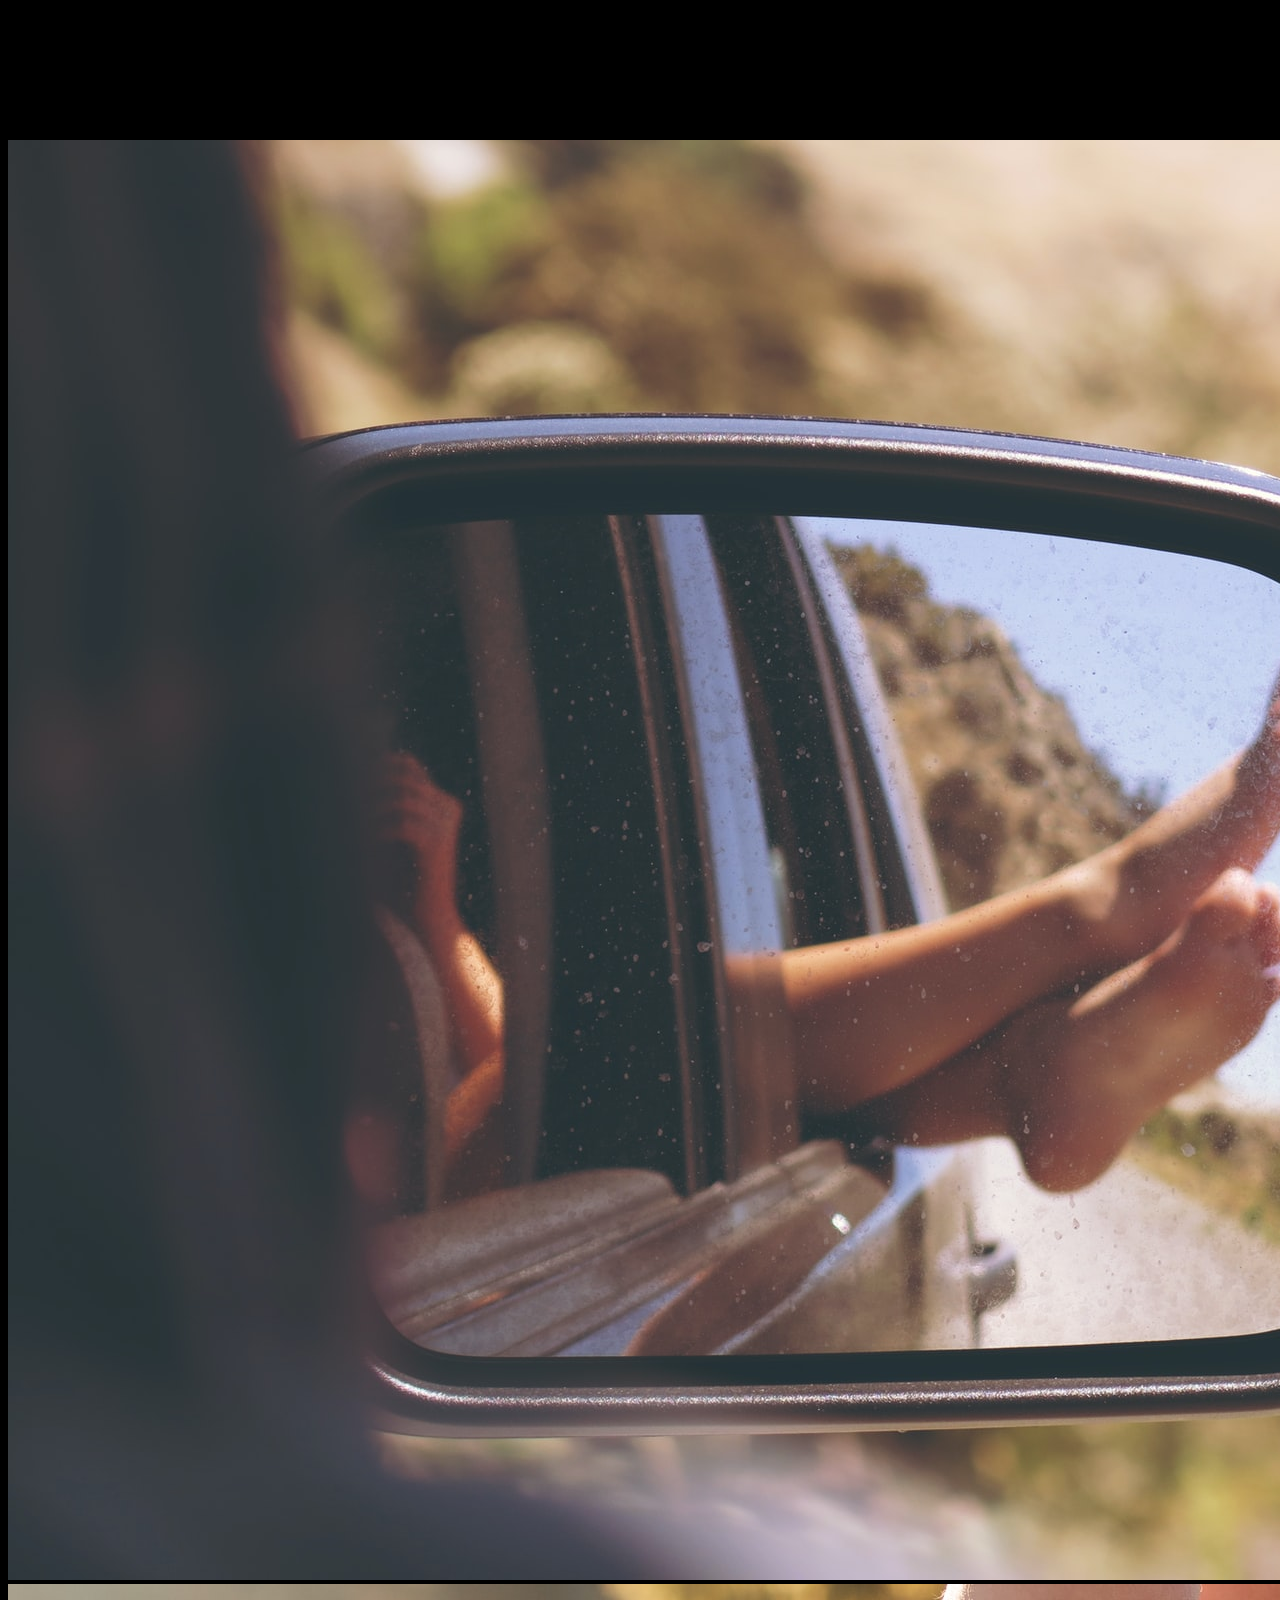
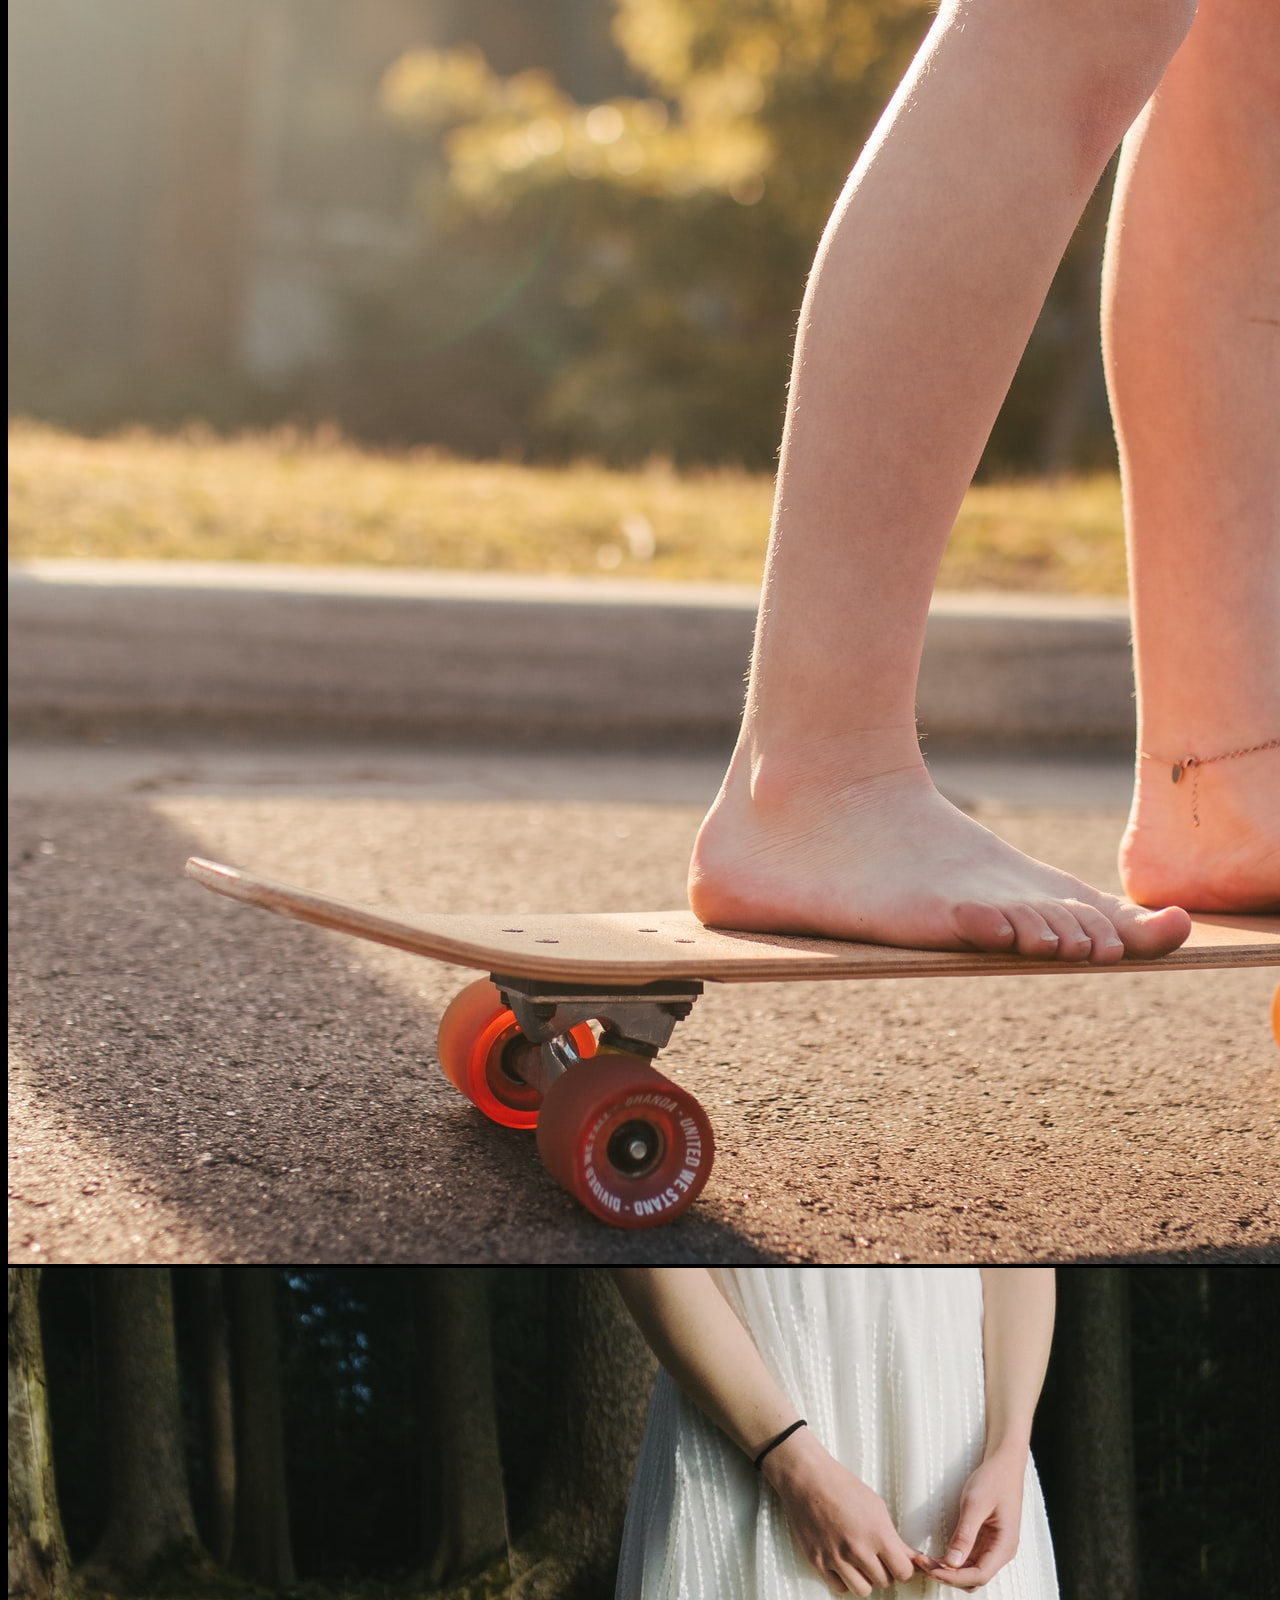
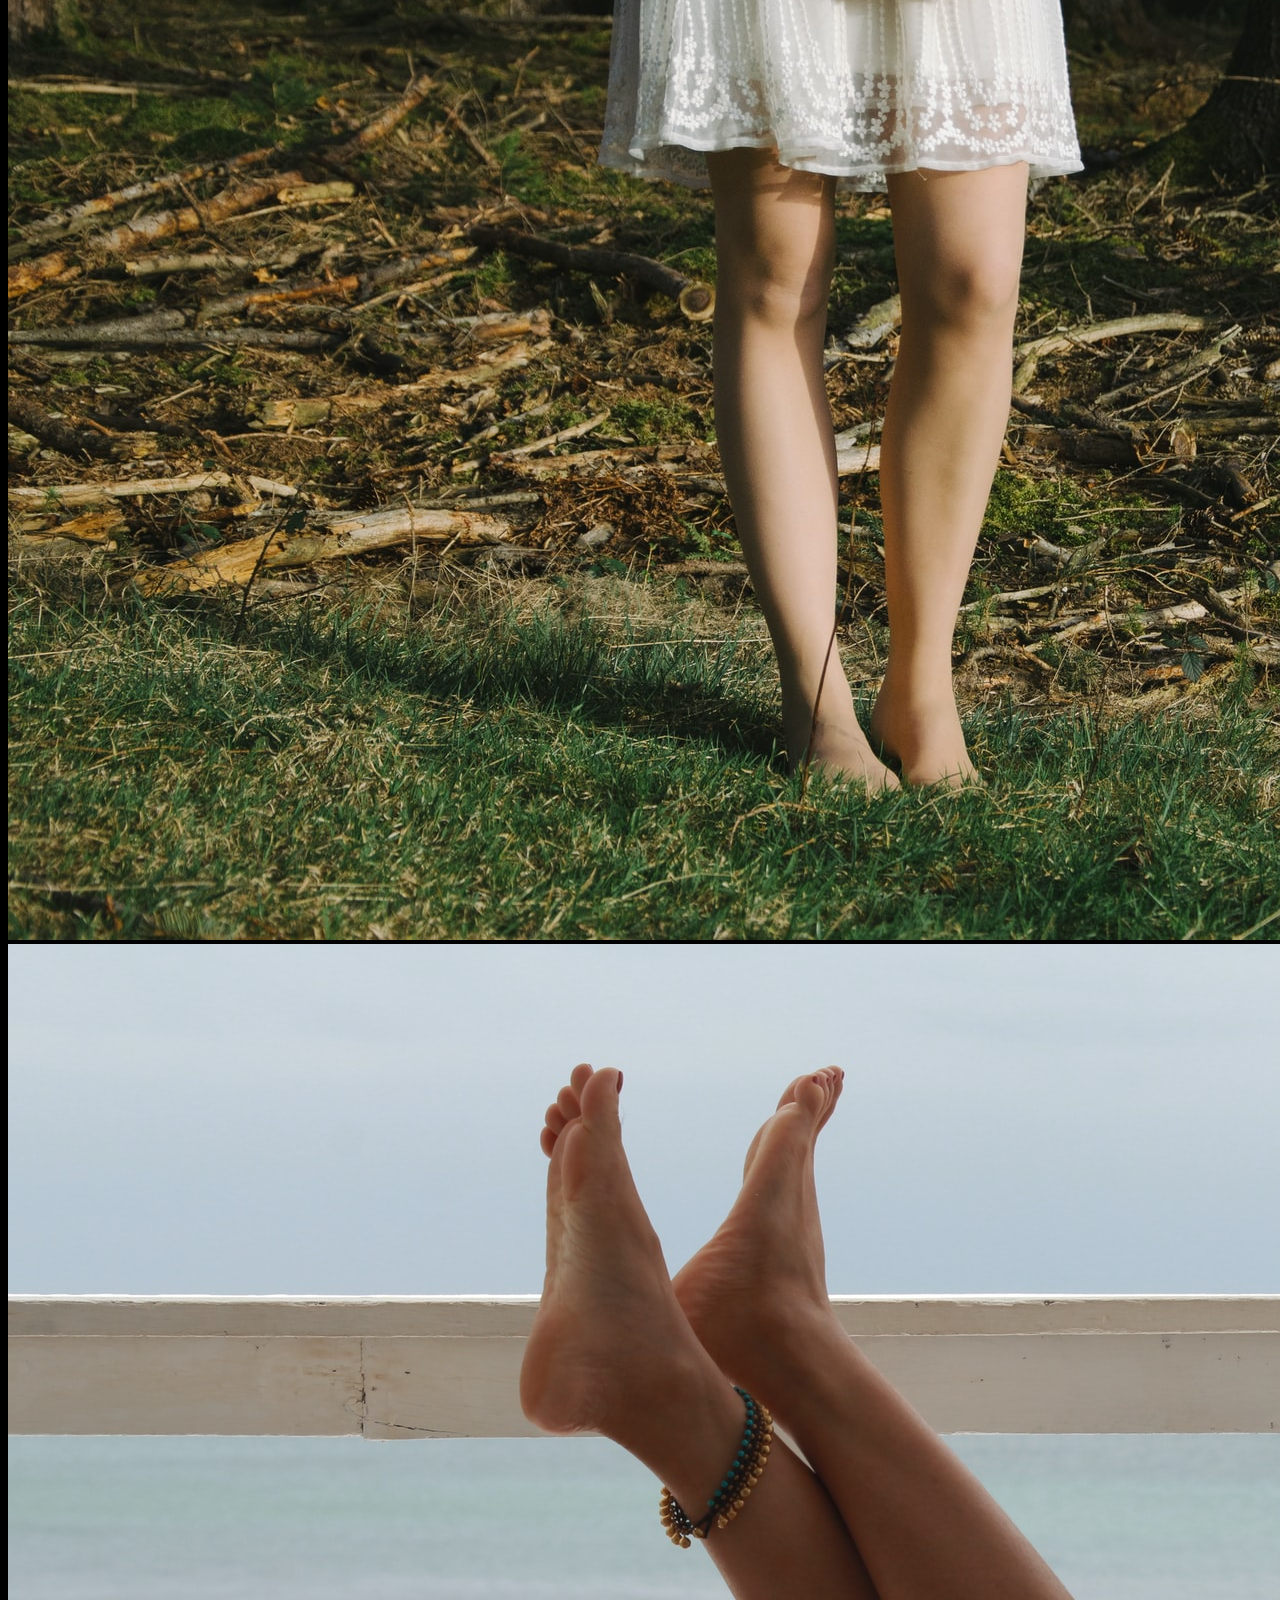
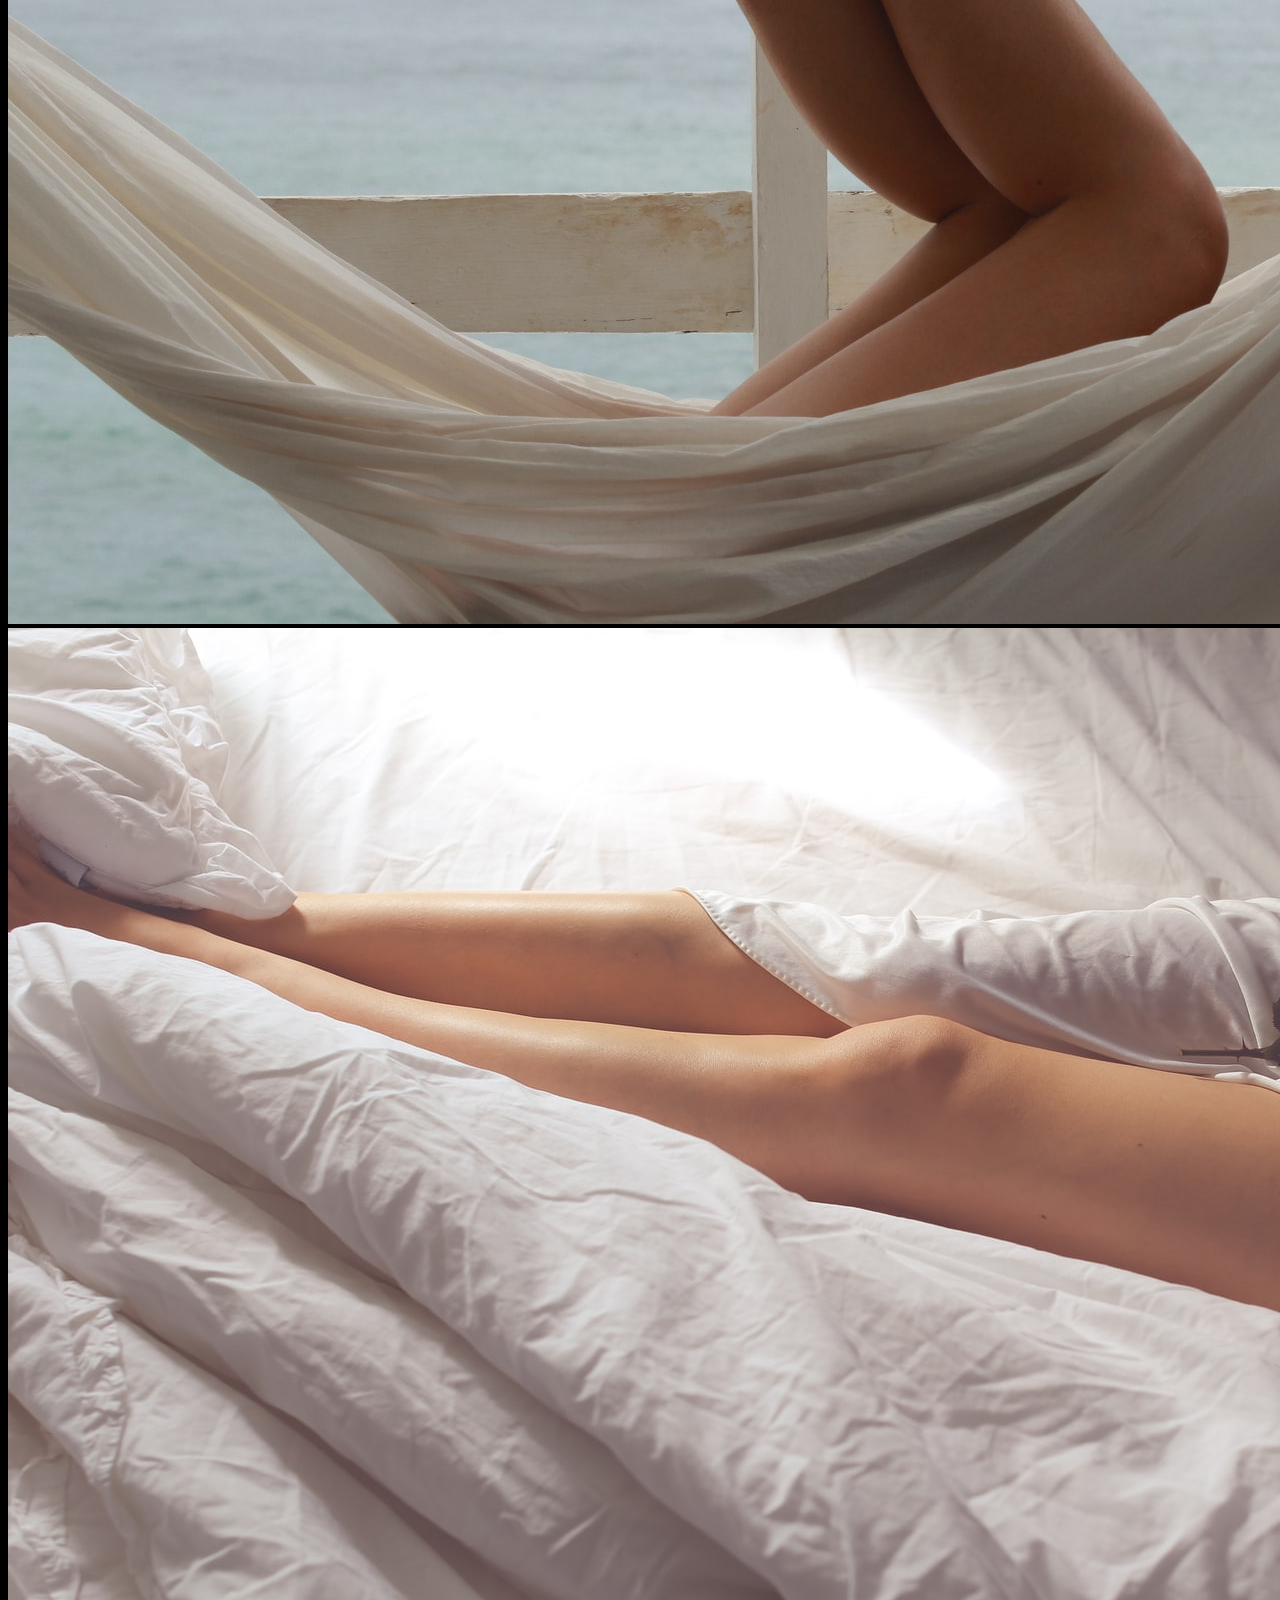
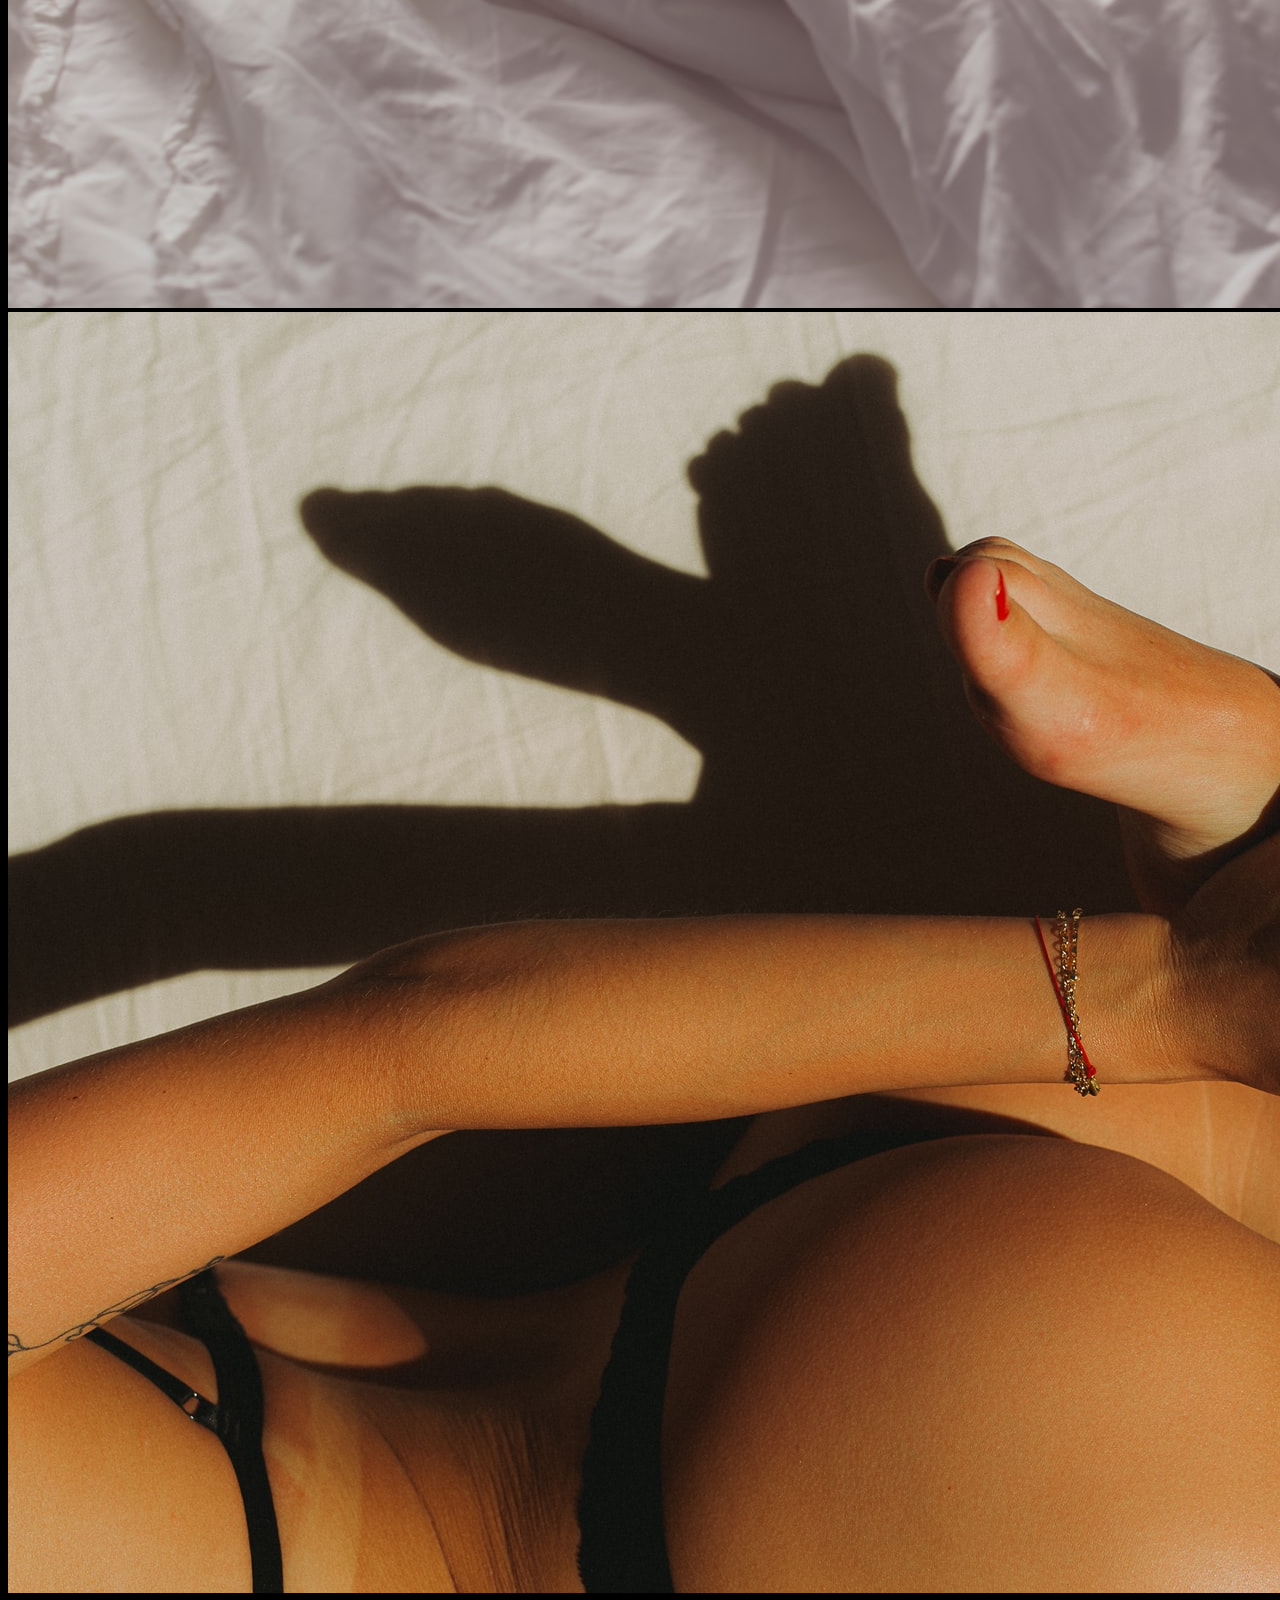
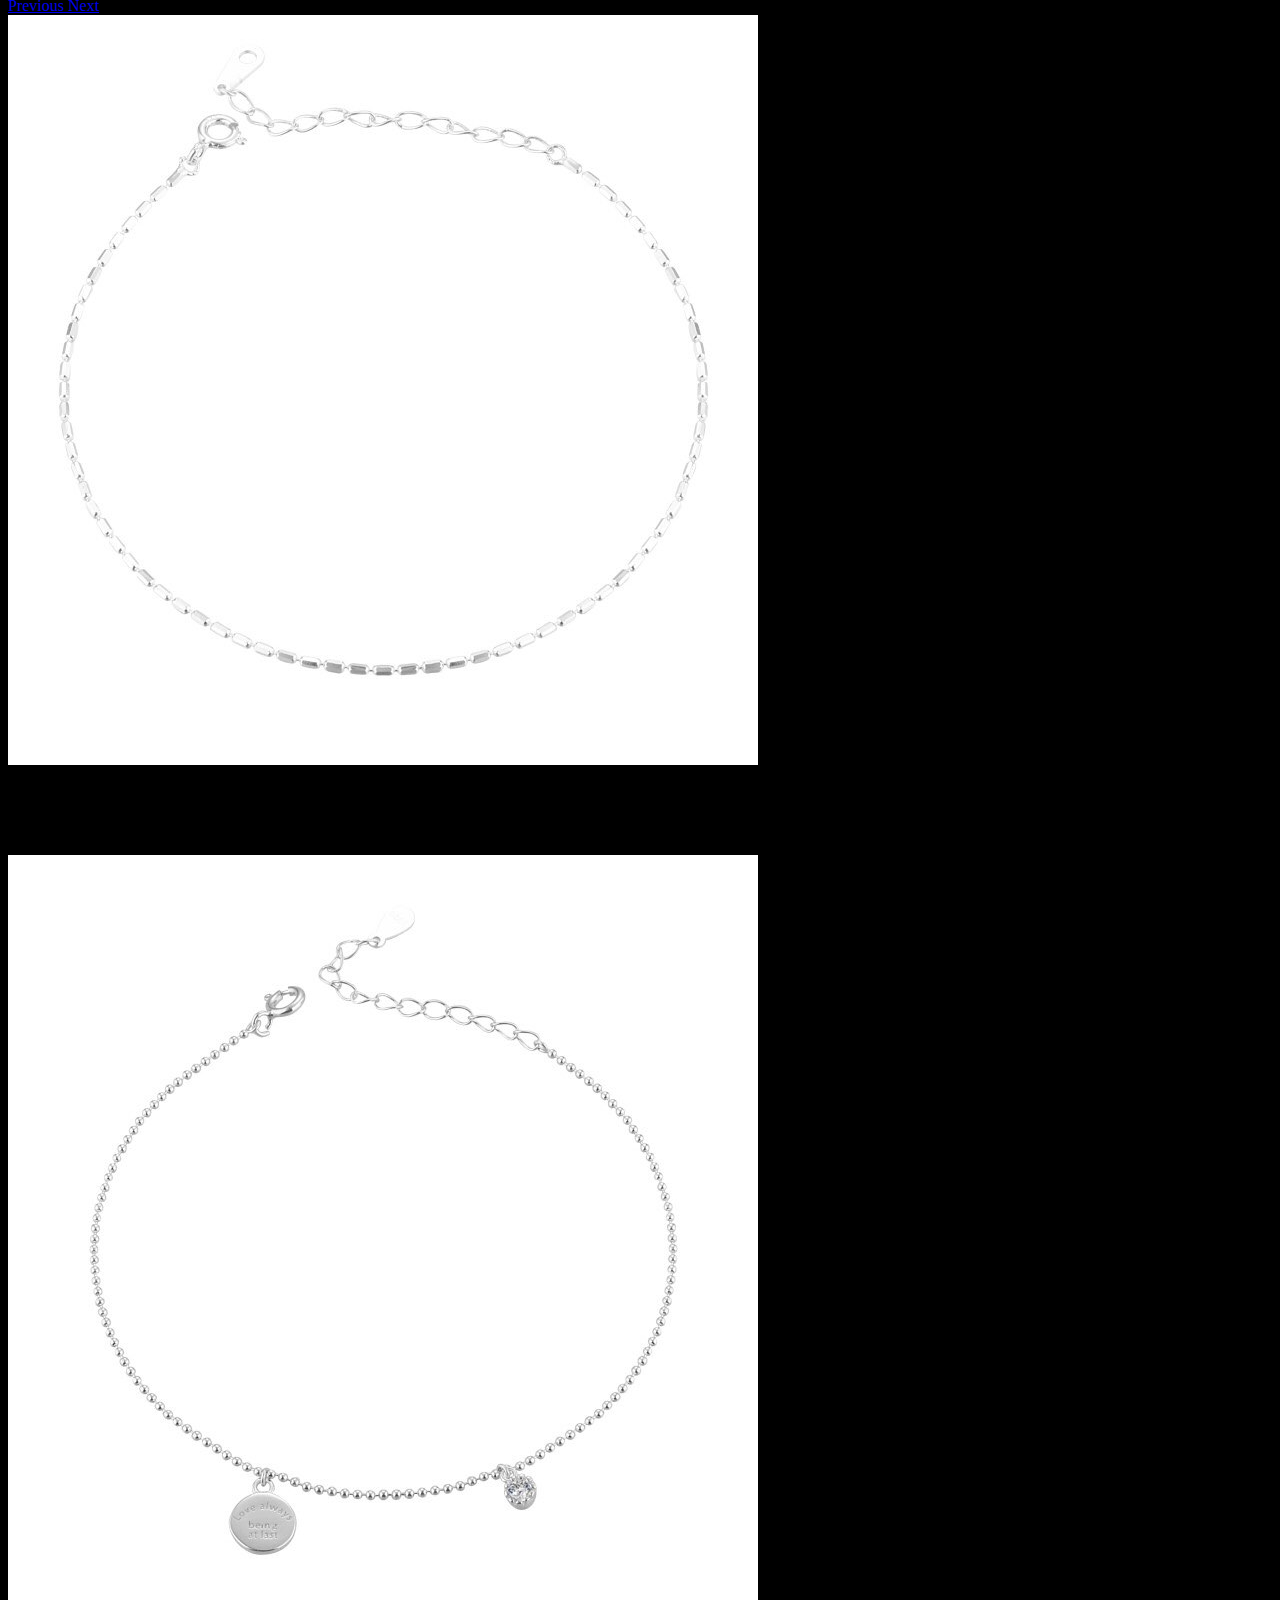
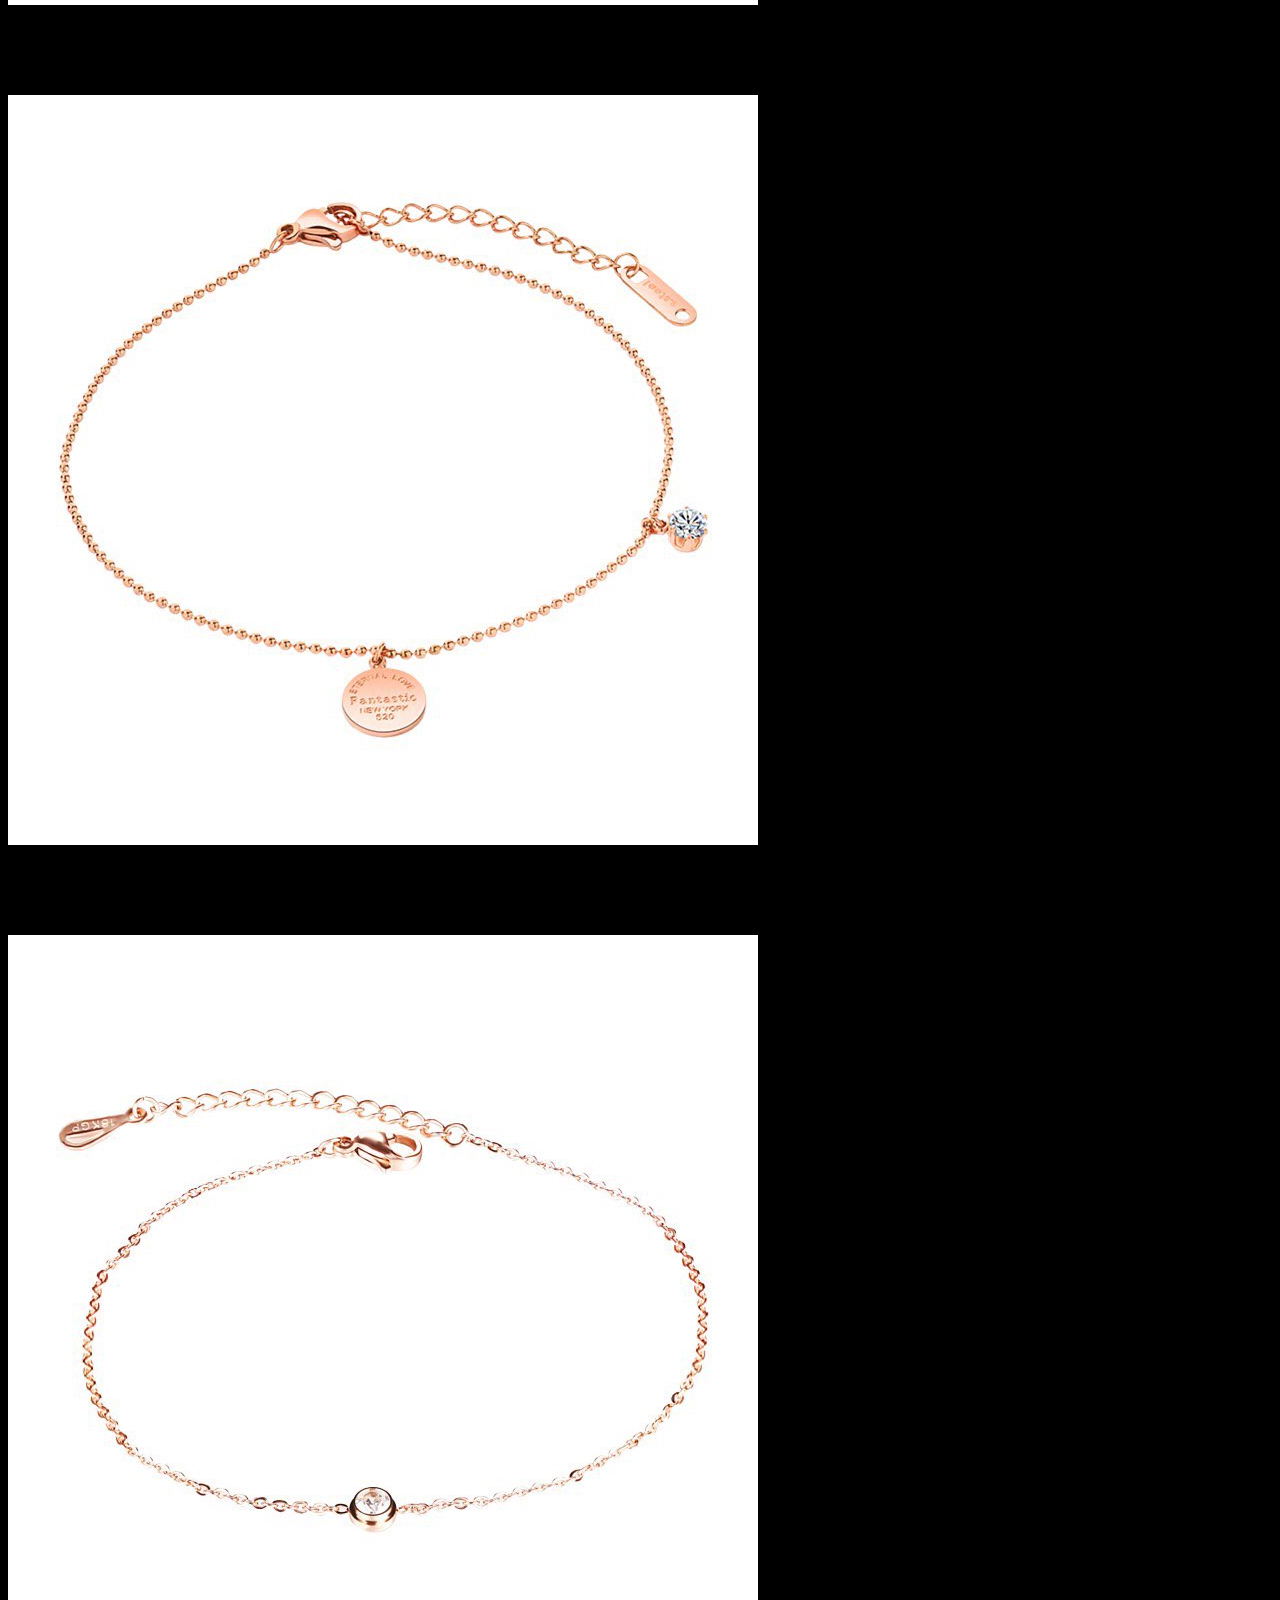
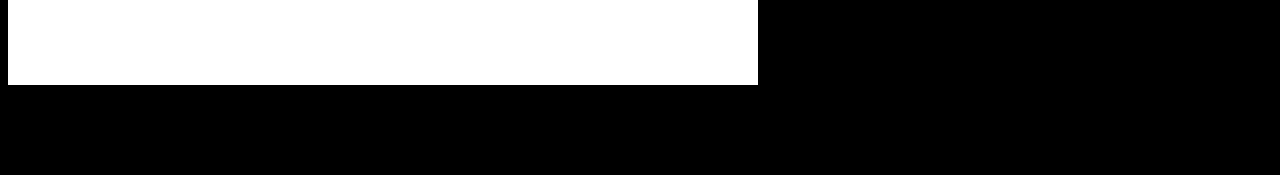
==== index.html @ 77108f84 "container" ====
<!DOCTYPE html>
<html lang="zh">

<head>
  <meta charset="UTF-8">
  <meta name="viewport" content="width=device-width, initial-scale=1.0">
  <title>AnnaLilis Products Page</title>

  <!-- Bootstrap CSS -->
  <link rel="stylesheet" href="https://cdn.jsdelivr.net/npm/bootstrap@4.5.3/dist/css/bootstrap.min.css"
    integrity="sha384-TX8t27EcRE3e/ihU7zmQxVncDAy5uIKz4rEkgIXeMed4M0jlfIDPvg6uqKI2xXr2" crossorigin="anonymous">

  <!-- My CSS -->
  <link rel="stylesheet" href="./style.css">
</head>

<body>
  
  <div class="container bg-dark">
    <div id="carouselExampleIndicators" class="carousel slide" data-ride="carousel">
      <ol class="carousel-indicators">
        <li data-target="#carouselExampleIndicators" data-slide-to="0" class="active"></li>
        <li data-target="#carouselExampleIndicators" data-slide-to="1"></li>
        <li data-target="#carouselExampleIndicators" data-slide-to="2"></li>
        <li data-target="#carouselExampleIndicators" data-slide-to="3"></li>
        <li data-target="#carouselExampleIndicators" data-slide-to="4"></li>
        <li data-target="#carouselExampleIndicators" data-slide-to="5"></li>

      </ol>
      <div class="carousel-inner">
        <div class="carousel-item active">
          <img class="d-block w-100" src="./img/banner-1.jpg" alt="First slide">
        </div>
        <div class="carousel-item">
          <img class="d-block w-100" src="./img/banner-2.jpg" alt="Second slide">
        </div>
        <div class="carousel-item">
          <img class="d-block w-100" src="./img/banner-3.jpg" alt="Third slide">
        </div>
        <div class="carousel-item">
          <img class="d-block w-100" src="./img/banner-4.jpg" alt="Third slide">
        </div>
        <div class="carousel-item">
          <img class="d-block w-100" src="./img/banner-5.jpg" alt="Third slide">
        </div>
        <div class="carousel-item">
          <img class="d-block w-100" src="./img/banner-6.jpg" alt="Third slide">
        </div>
      </div>
      <a class="carousel-control-prev" href="#carouselExampleIndicators" role="button" data-slide="prev">
        <span class="carousel-control-prev-icon" aria-hidden="true"></span>
        <span class="sr-only">Previous</span>
      </a>
      <a class="carousel-control-next" href="#carouselExampleIndicators" role="button" data-slide="next">
        <span class="carousel-control-next-icon" aria-hidden="true"></span>
        <span class="sr-only">Next</span>
      </a>
    </div>

    <div class="card-deck">
      <div class="card" style="width: 18rem;">
        <img class="card-img-top" src="./img/leg1.jpg" alt="Card image cap">
        <div class="card-body">
          <p class="card-text">Some quick example text to build on the card title and make up the bulk of the card's
            content.</p>
        </div>
      </div>
      <div class="card" style="width: 18rem;">
        <img class="card-img-top" src="./img/leg2.jpg" alt="Card image cap">
        <div class="card-body">
          <p class="card-text">Some quick example text to build on the card title and make up the bulk of the card's
            content.</p>
        </div>
      </div>
      <div class="card" style="width: 18rem;">
        <img class="card-img-top" src="./img/leg3.jpg" alt="Card image cap">
        <div class="card-body">
          <p class="card-text">Some quick example text to build on the card title and make up the bulk of the card's
            content.</p>
        </div>
      </div>
      <div class="card" style="width: 18rem;">
        <img class="card-img-top" src="./img/leg4.jpg" alt="Card image cap">
        <div class="card-body">
          <p class="card-text">Some quick example text to build on the card title and make up the bulk of the card's
            content.</p>
        </div>
      </div>
    </div>
  </div>


  <!-- Bootstrap CDN -->
  <script src="https://code.jquery.com/jquery-3.5.1.slim.min.js"
    integrity="sha384-DfXdz2htPH0lsSSs5nCTpuj/zy4C+OGpamoFVy38MVBnE+IbbVYUew+OrCXaRkfj"
    crossorigin="anonymous"></script>
  <script src="https://cdn.jsdelivr.net/npm/popper.js@1.16.1/dist/umd/popper.min.js"
    integrity="sha384-9/reFTGAW83EW2RDu2S0VKaIzap3H66lZH81PoYlFhbGU+6BZp6G7niu735Sk7lN"
    crossorigin="anonymous"></script>
  <script src="https://cdn.jsdelivr.net/npm/bootstrap@4.5.3/dist/js/bootstrap.min.js"
    integrity="sha384-w1Q4orYjBQndcko6MimVbzY0tgp4pWB4lZ7lr30WKz0vr/aWKhXdBNmNb5D92v7s"
    crossorigin="anonymous"></script>
</body>

</html>
---- style.css ----
body {
  background-color: black;
}

.container {
  background-color: black !important;
}
/*# sourceMappingURL=style.css.map */
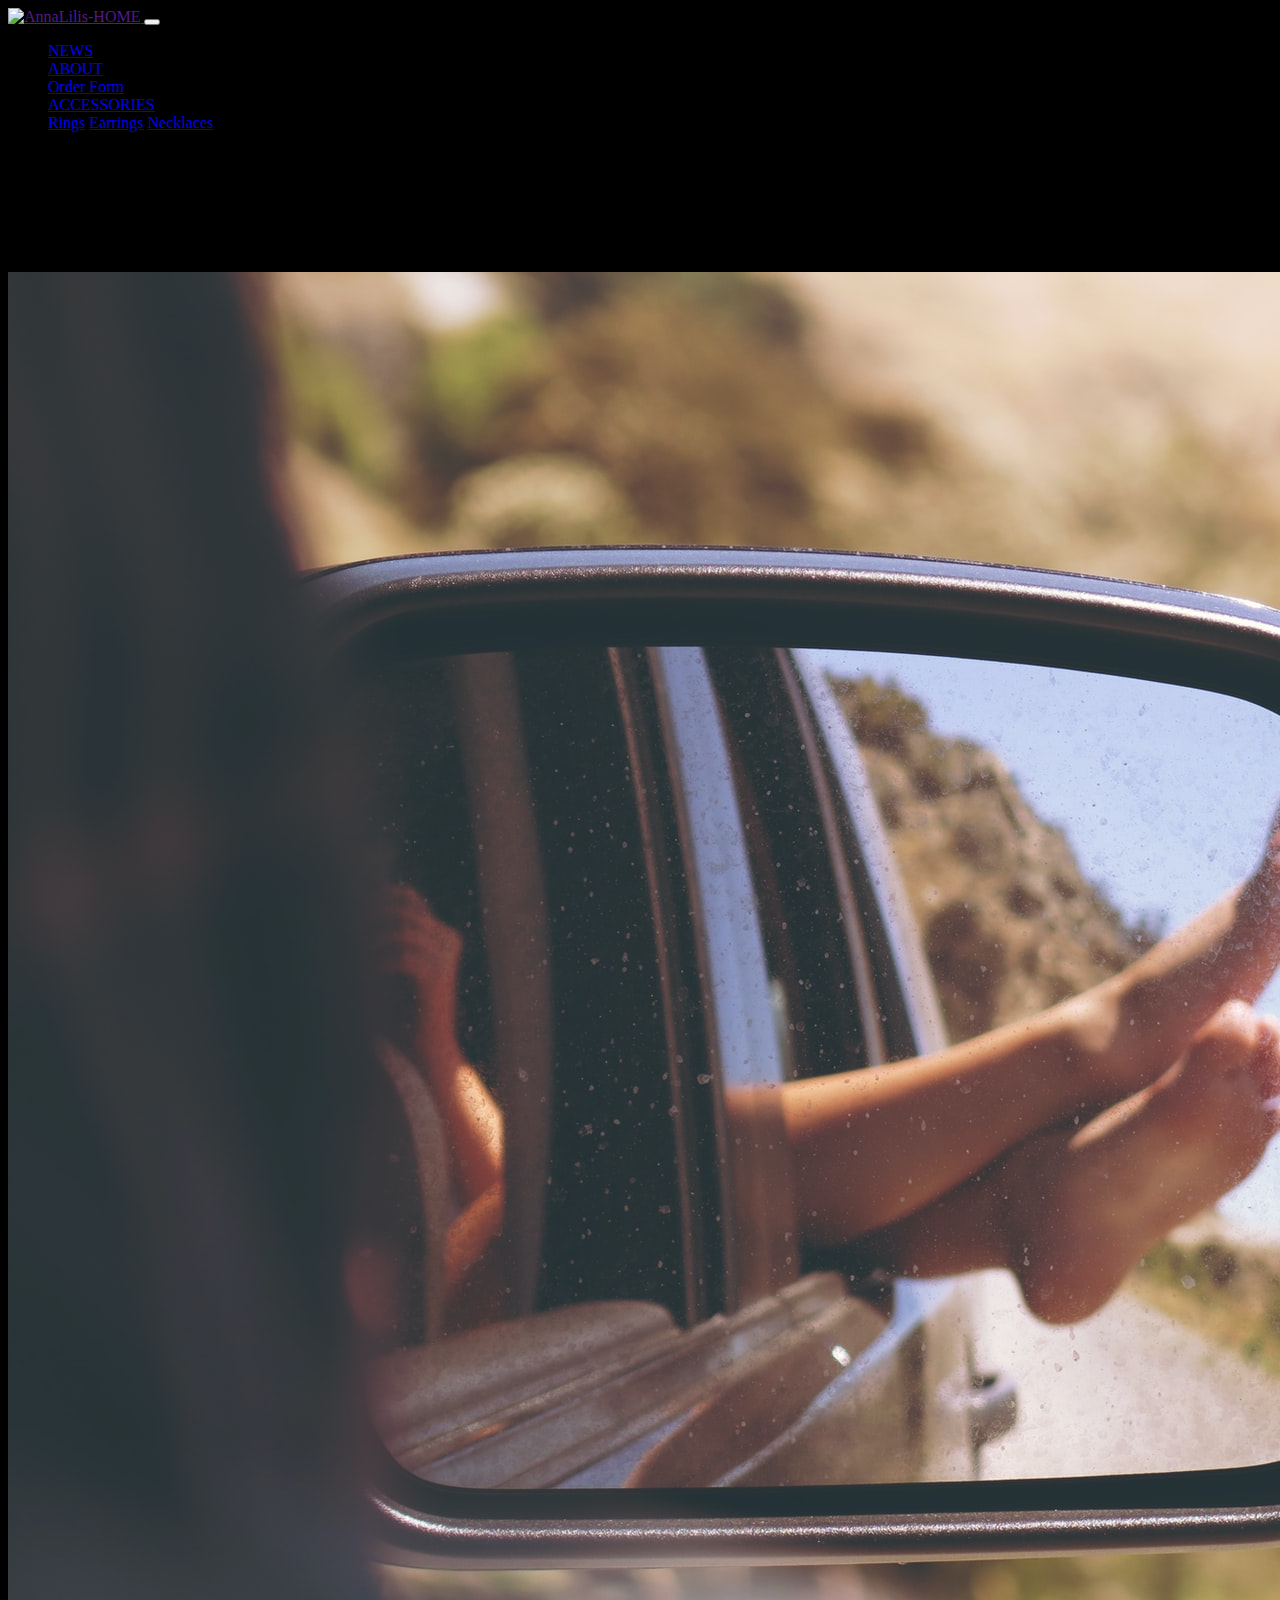
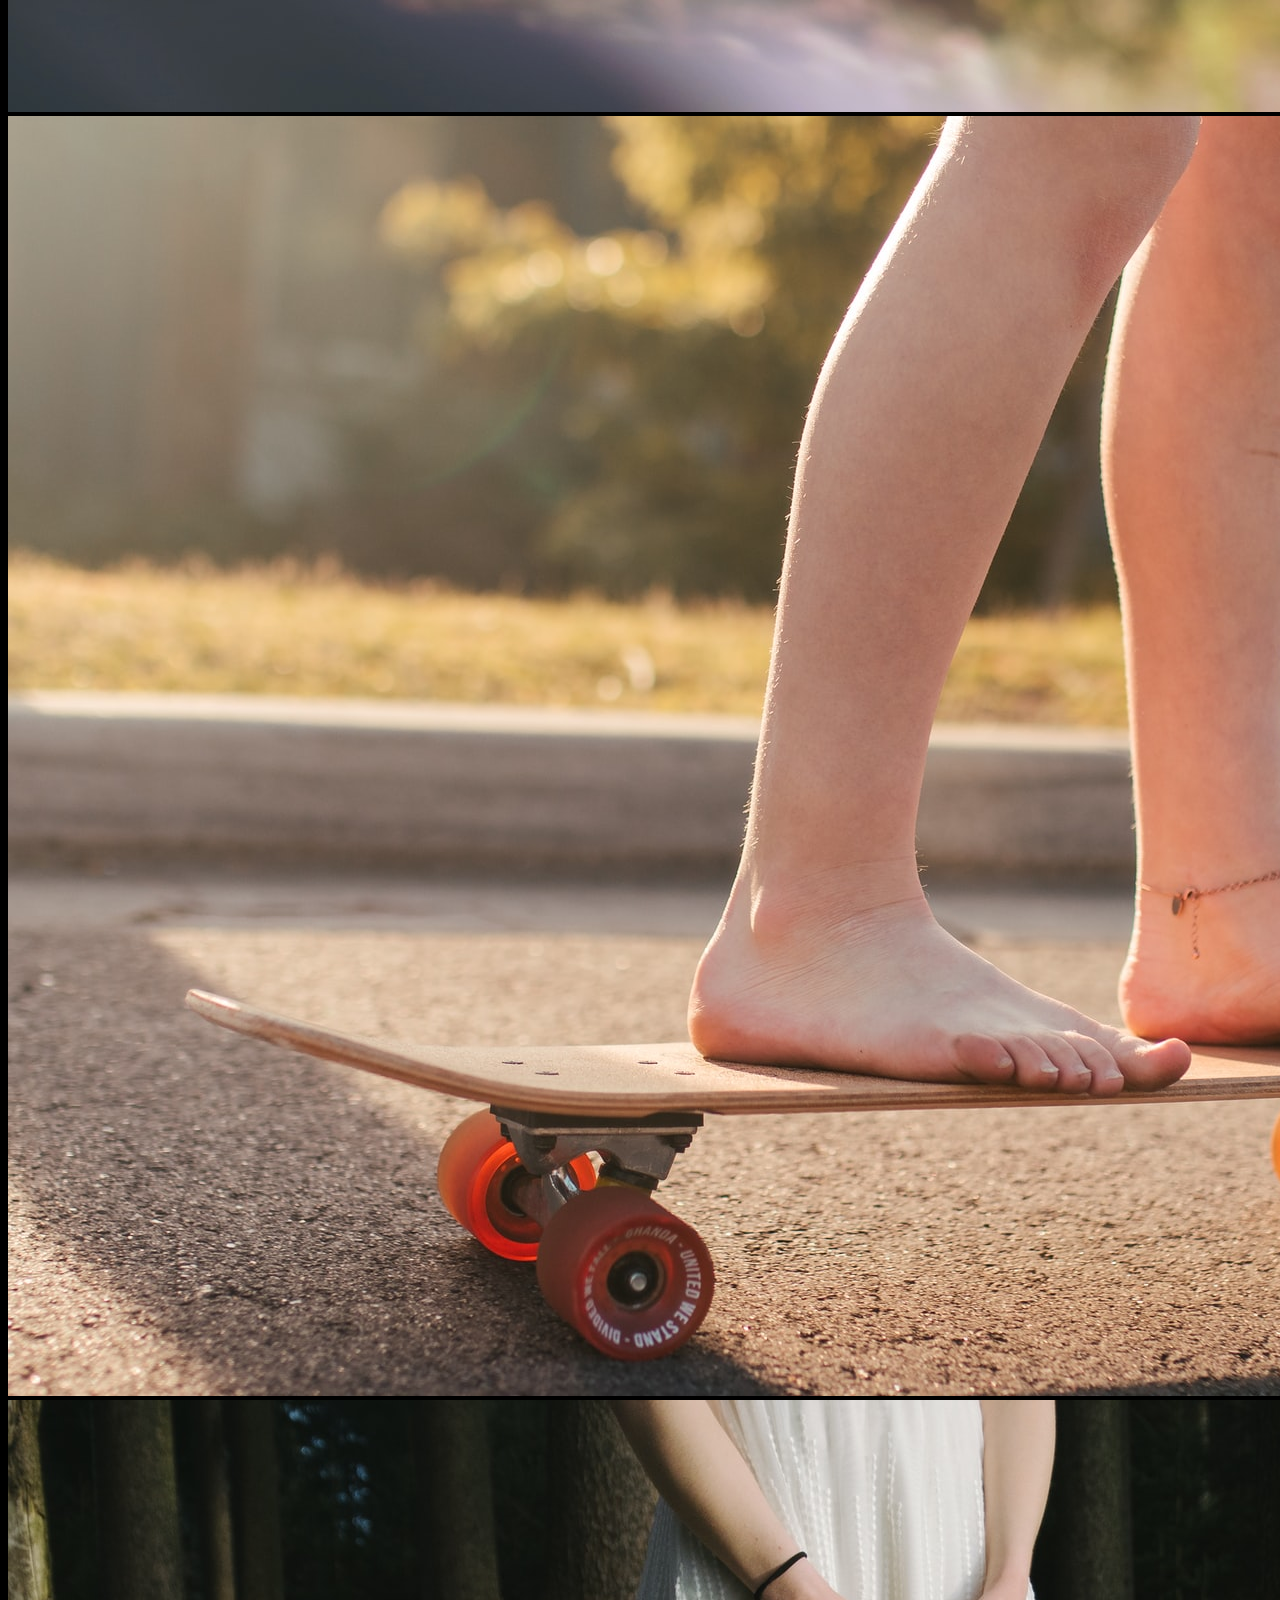
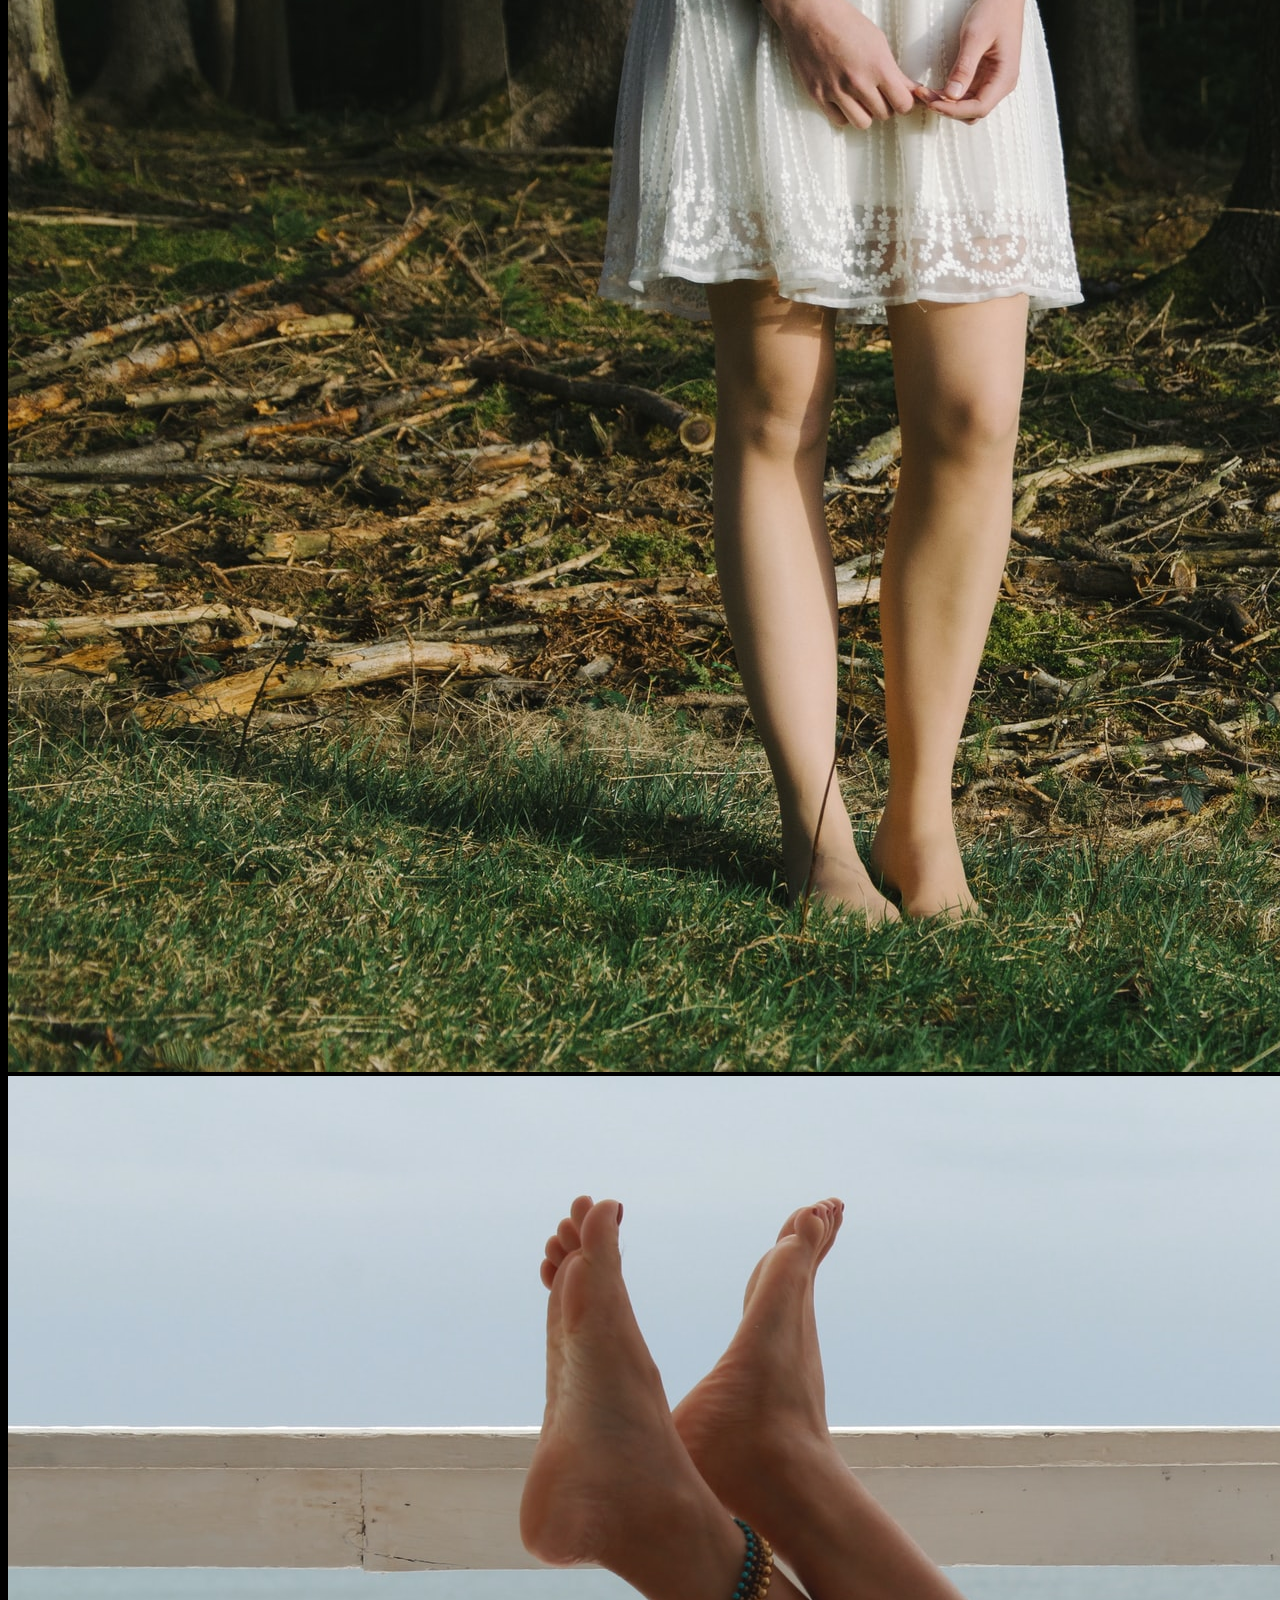
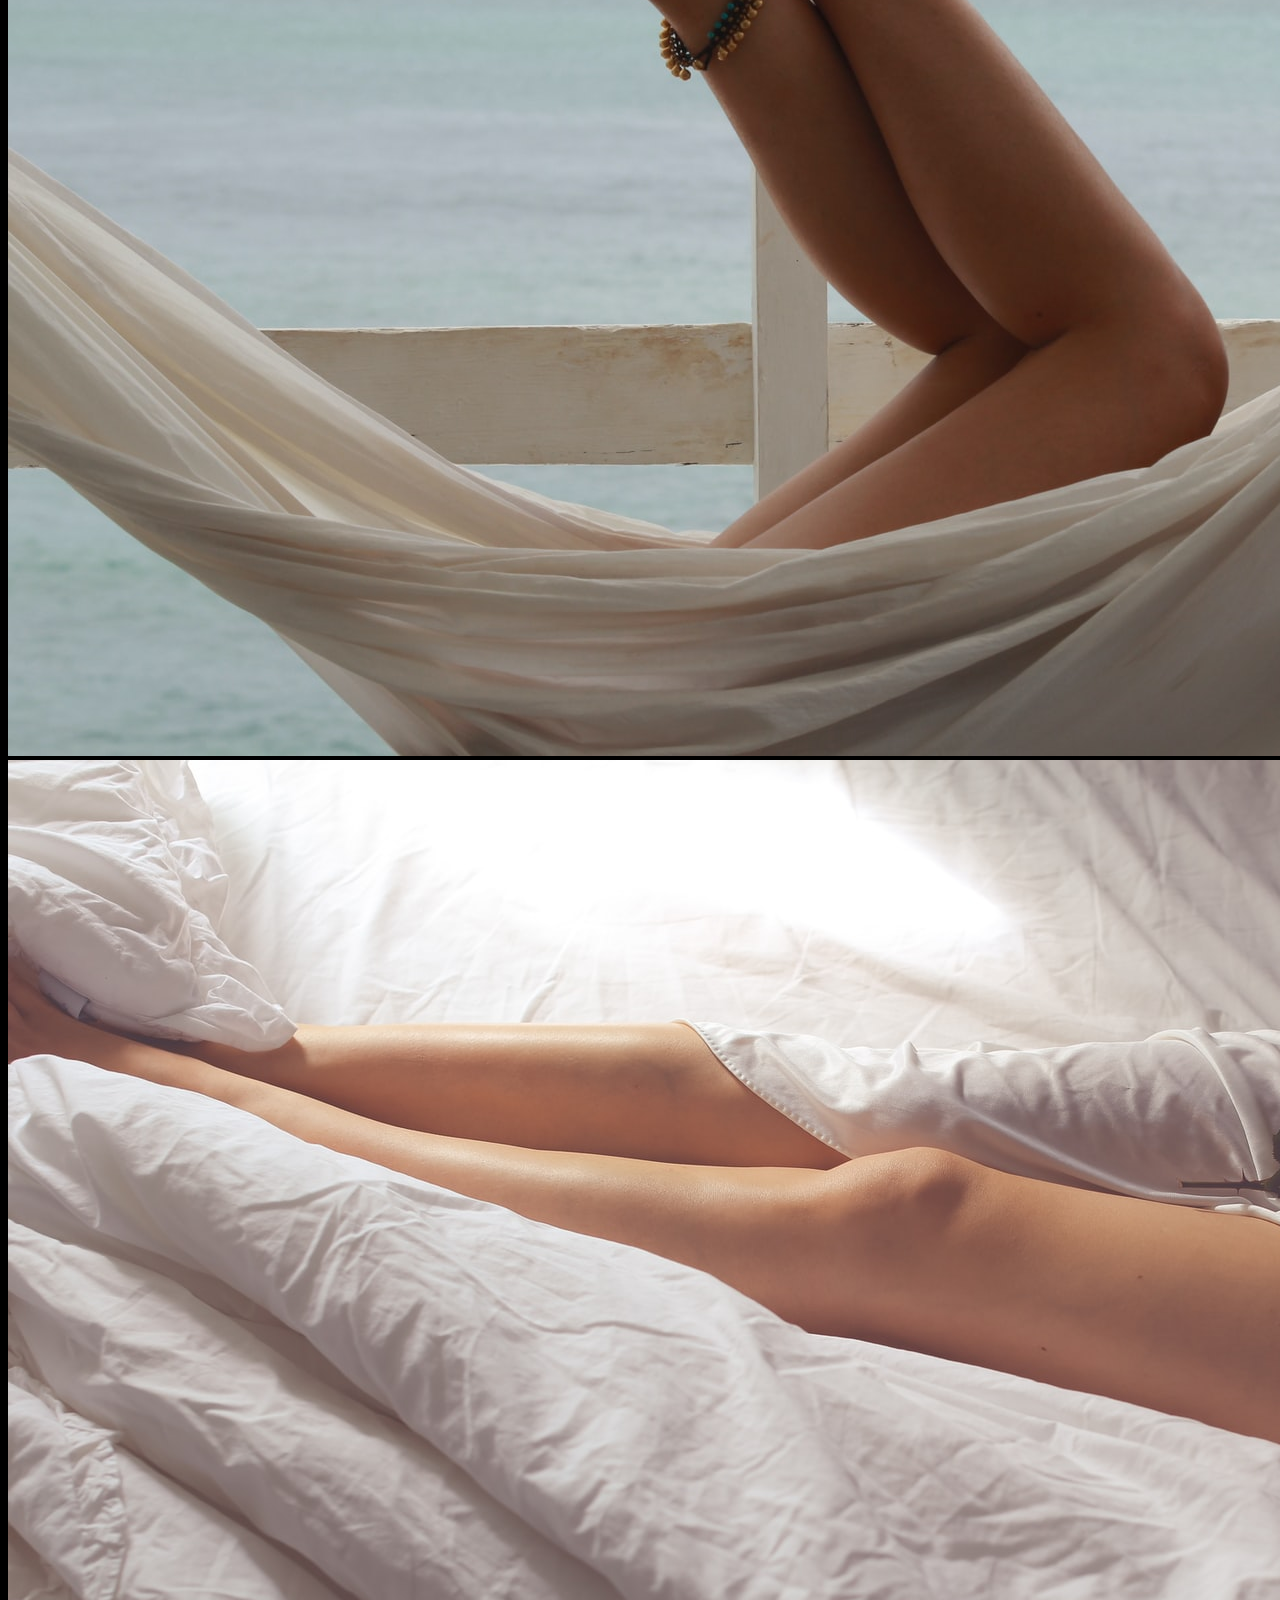
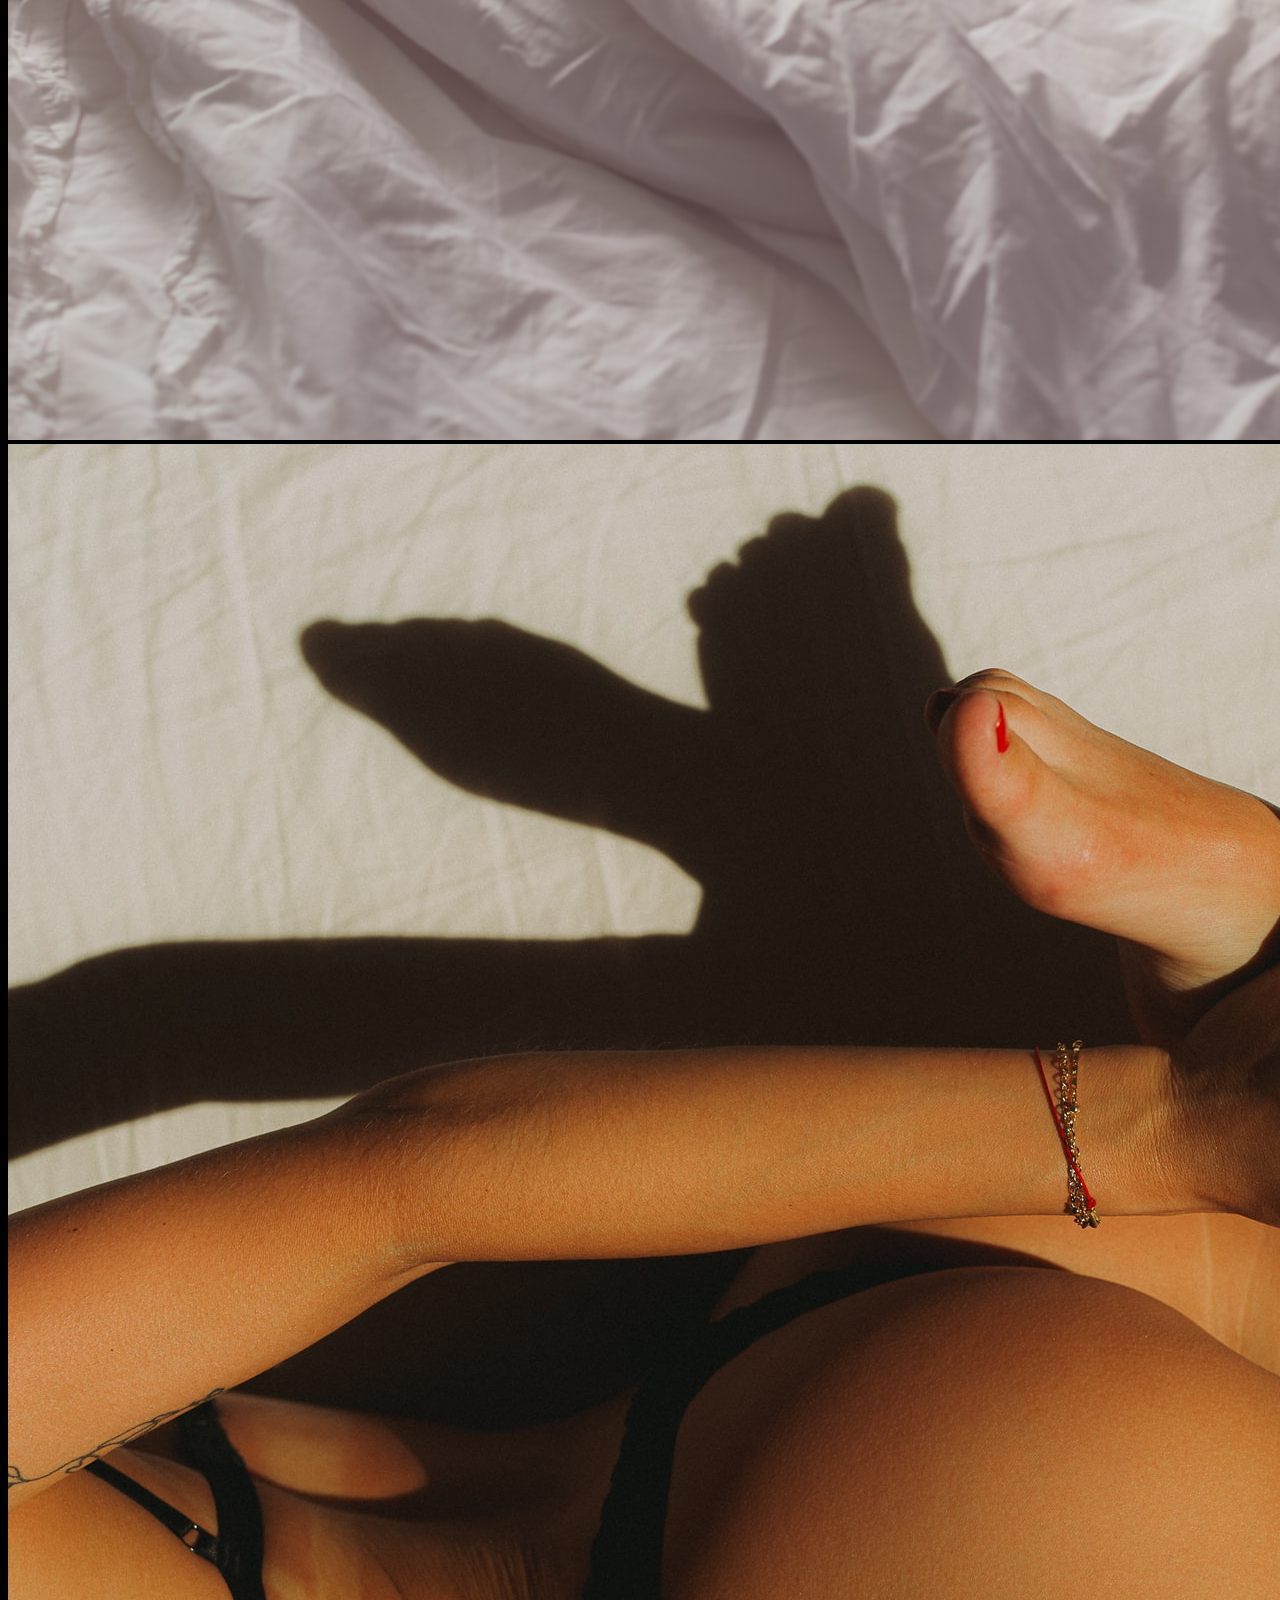
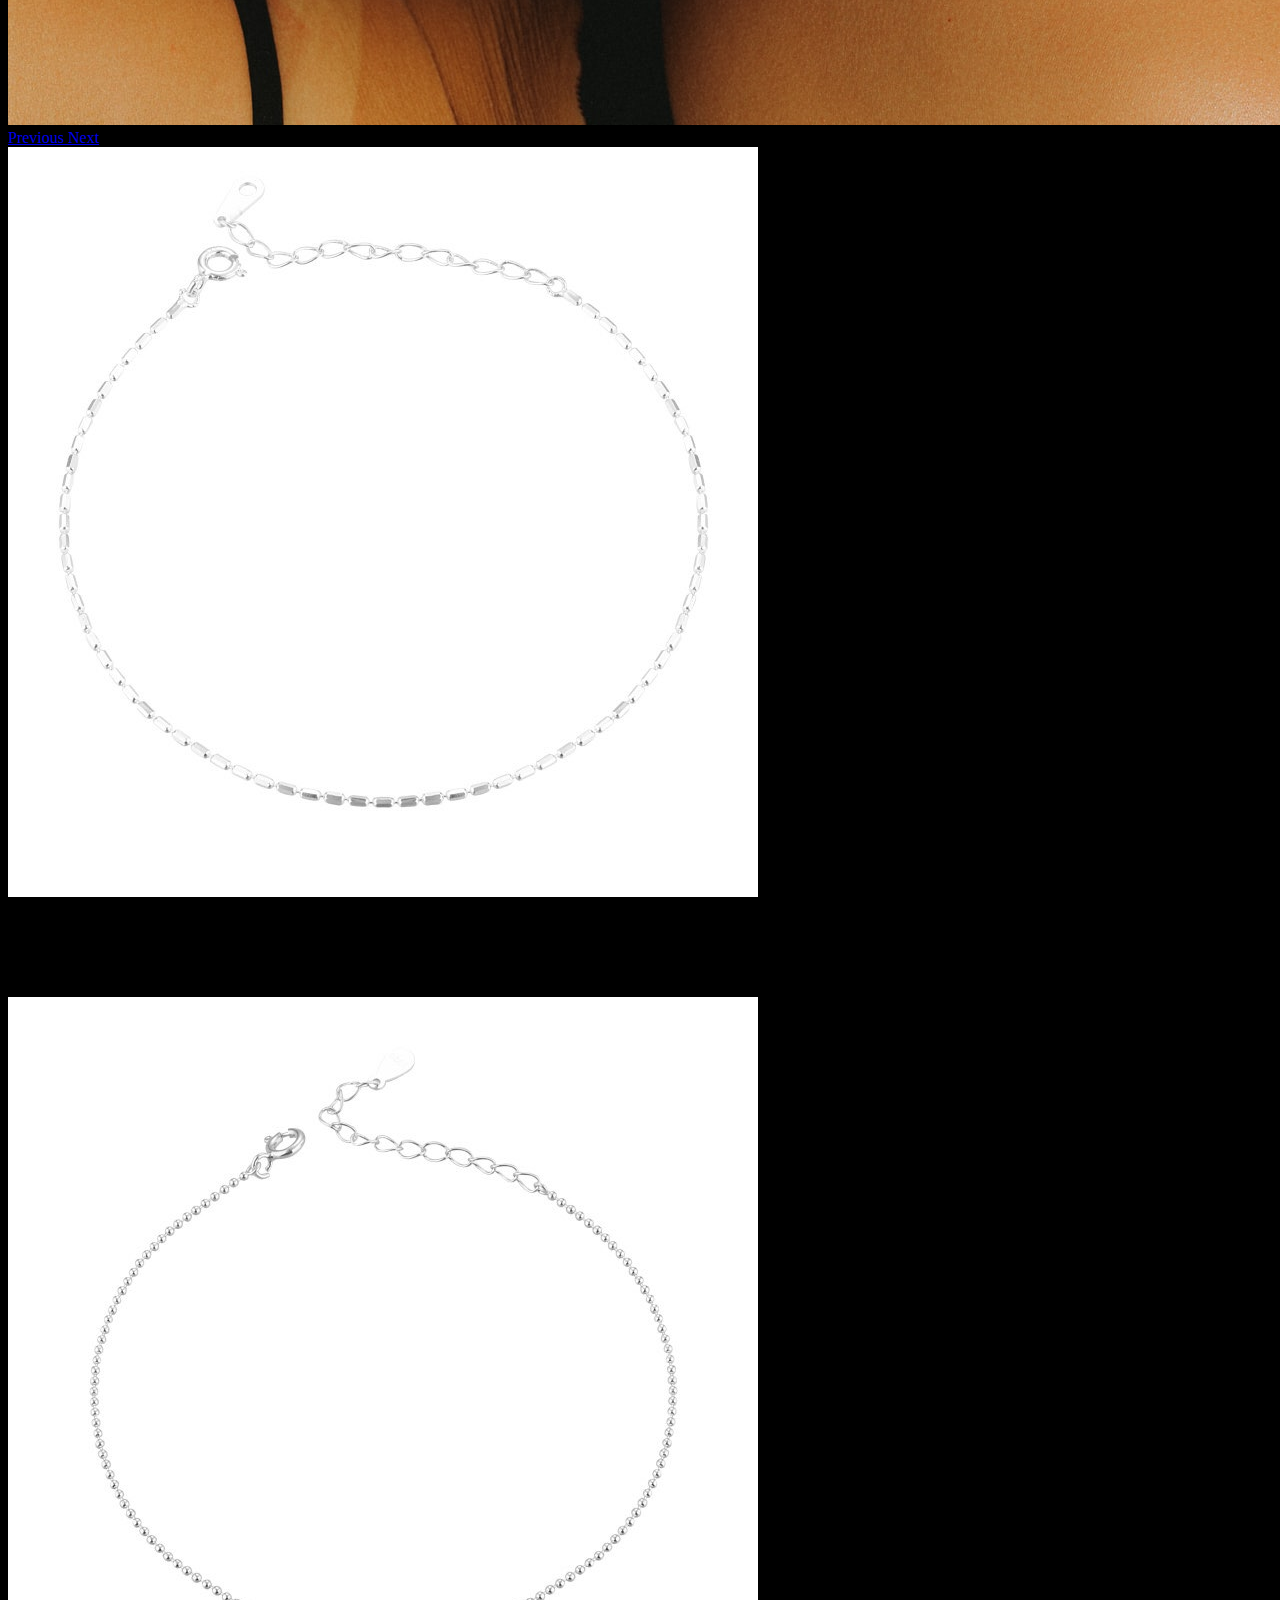
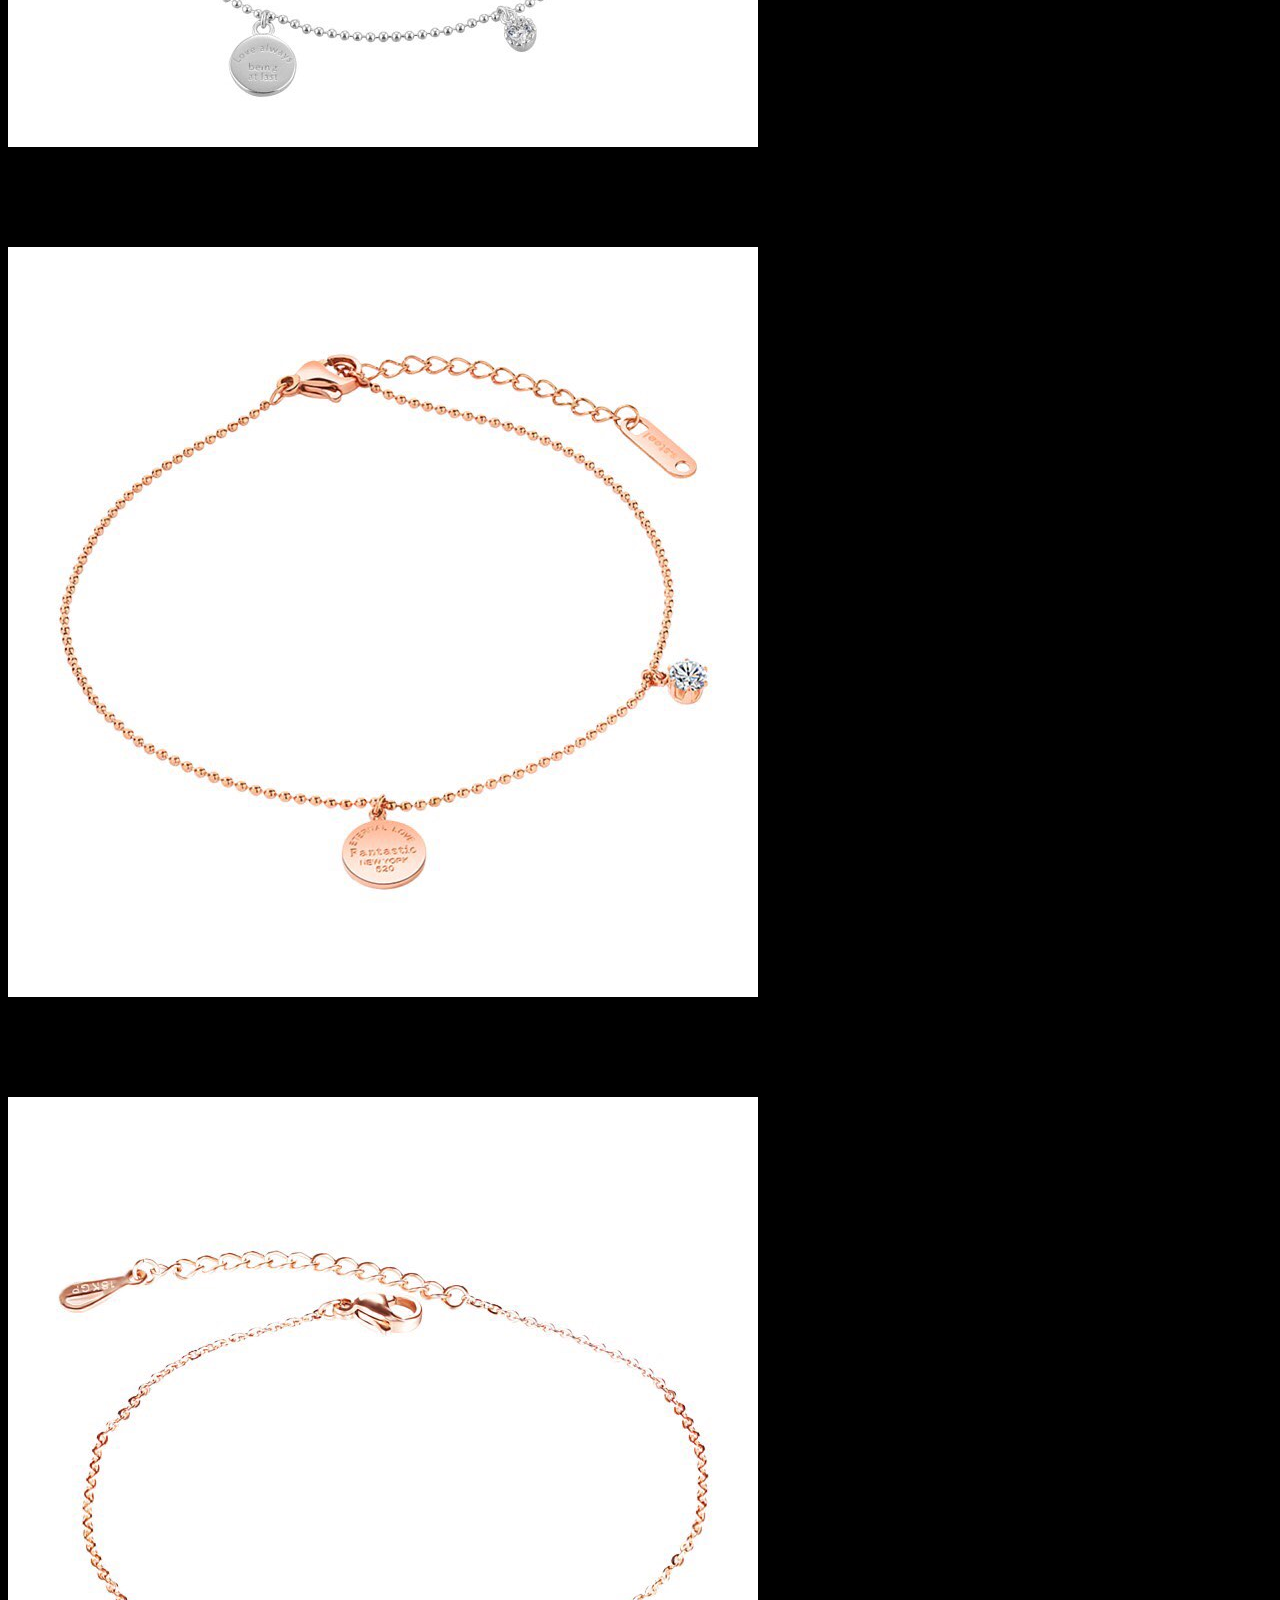
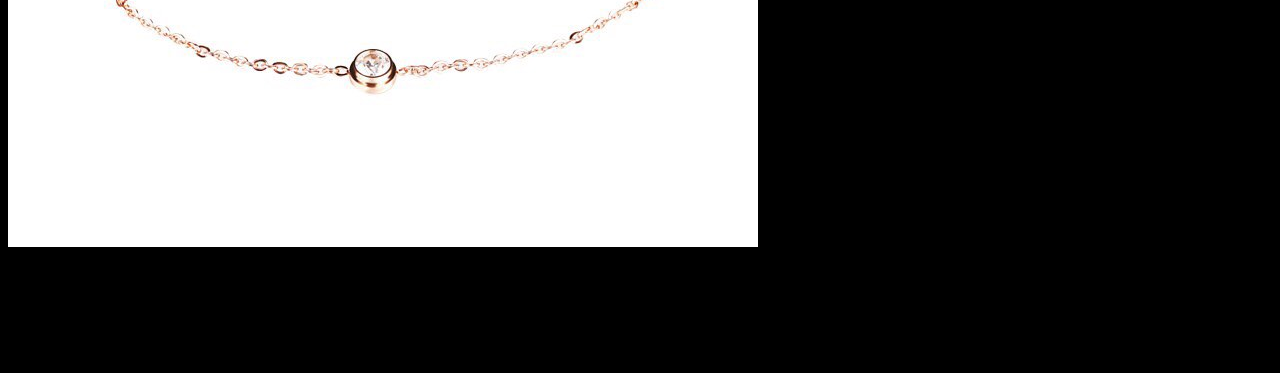
==== commit 8c7ce901: "map delete" ====
--- a/index.html
+++ b/index.html
@@ -4,7 +4,7 @@
 <head>
   <meta charset="UTF-8">
   <meta name="viewport" content="width=device-width, initial-scale=1.0">
-  <title>AnnaLilis Products Page</title>
+  <title>Anklets | AnnaLilis</title>
 
   <!-- Bootstrap CSS -->
   <link rel="stylesheet" href="https://cdn.jsdelivr.net/npm/bootstrap@4.5.3/dist/css/bootstrap.min.css"
@@ -15,9 +15,43 @@
 </head>
 
 <body>
-  
+
   <div class="container bg-dark">
-    <div id="carouselExampleIndicators" class="carousel slide" data-ride="carousel">
+    <nav class="navbar navbar-expand-lg navbar-light bg-dark">
+      <a class="navbar-brand" href="">
+        <img src="./img/logo.png" alt="AnnaLilis-HOME">
+      </a>
+      <button class="navbar-toggler" type="button" data-toggle="collapse" data-target="#navbarNavDropdown"
+        aria-controls="navbarNavDropdown" aria-expanded="false" aria-label="Toggle navigation">
+        <span class="navbar-toggler-icon"></span>
+      </button>
+      <div class="collapse navbar-collapse" id="navbarNavDropdown">
+        <ul class="navbar-nav">
+          <li class="nav-item active">
+            <a class="nav-link text-light" href="#">NEWS</a>
+          </li>
+          <li class="nav-item">
+            <a class="nav-link text-light" href="#">ABOUT</a>
+          </li>
+          <li class="nav-item">
+            <a class="nav-link text-light" href="#">Order Form</a>
+          </li>
+          <li class="nav-item dropdown">
+            <a class="nav-link text-light dropdown-toggle" href="#" id="navbarDropdownMenuLink" data-toggle="dropdown"
+              aria-haspopup="true" aria-expanded="false">
+              ACCESSORIES
+            </a>
+            <div class="dropdown-menu bg-dark" aria-labelledby="navbarDropdownMenuLink">
+              <a class="dropdown-item text-light" href="#">Rings</a>
+              <a class="dropdown-item text-light" href="#">Earrings</a>
+              <a class="dropdown-item text-light" href="#">Necklaces</a>
+            </div>
+          </li>
+        </ul>
+      </div>
+    </nav>
+
+    <div id="carouselExampleIndicators" class="carousel slide mb-5" data-ride="carousel">
       <ol class="carousel-indicators">
         <li data-target="#carouselExampleIndicators" data-slide-to="0" class="active"></li>
         <li data-target="#carouselExampleIndicators" data-slide-to="1"></li>
@@ -57,36 +91,44 @@
       </a>
     </div>
 
-    <div class="card-deck">
+    <div class="card-deck mb-5">
       <div class="card" style="width: 18rem;">
         <img class="card-img-top" src="./img/leg1.jpg" alt="Card image cap">
         <div class="card-body">
-          <p class="card-text">Some quick example text to build on the card title and make up the bulk of the card's
-            content.</p>
+          <h6 class="card-text text-muted bg-muted text-center">Classic Slivery Anklet</h6>
+          <p class="card-text text-muted font-weight-bold text-center">TWD 2500</p>
         </div>
       </div>
       <div class="card" style="width: 18rem;">
         <img class="card-img-top" src="./img/leg2.jpg" alt="Card image cap">
         <div class="card-body">
-          <p class="card-text">Some quick example text to build on the card title and make up the bulk of the card's
-            content.</p>
+          <h6 class="card-text text-muted bg-muted text-center">Slivery Medal Anklet</h6>
+          <p class="card-text text-muted font-weight-bold text-center">TWD 3000</p>
         </div>
       </div>
       <div class="card" style="width: 18rem;">
         <img class="card-img-top" src="./img/leg3.jpg" alt="Card image cap">
         <div class="card-body">
-          <p class="card-text">Some quick example text to build on the card title and make up the bulk of the card's
-            content.</p>
+          <h6 class="card-text text-muted bg-muted text-center">Rose Gold Diamond Anklet</h5>
+            <p class="card-text text-muted font-weight-bold text-center">TWD 4200</p>
         </div>
       </div>
       <div class="card" style="width: 18rem;">
         <img class="card-img-top" src="./img/leg4.jpg" alt="Card image cap">
         <div class="card-body">
-          <p class="card-text">Some quick example text to build on the card title and make up the bulk of the card's
-            content.</p>
+          <h6 class="card-text text-muted bg-muted text-center">Gold Diamond Anklet</h6>
+          <p class="card-text text-muted font-weight-bold text-center">TWD 3800</p>
         </div>
       </div>
     </div>
+
+
+   
+
+    <footer class="footer text-muted bg-dark py-4 text-center mt-3 mt-md-3">
+      Copyright &copy; 2020 AnnaLilis
+    </footer>
+
   </div>
 
 
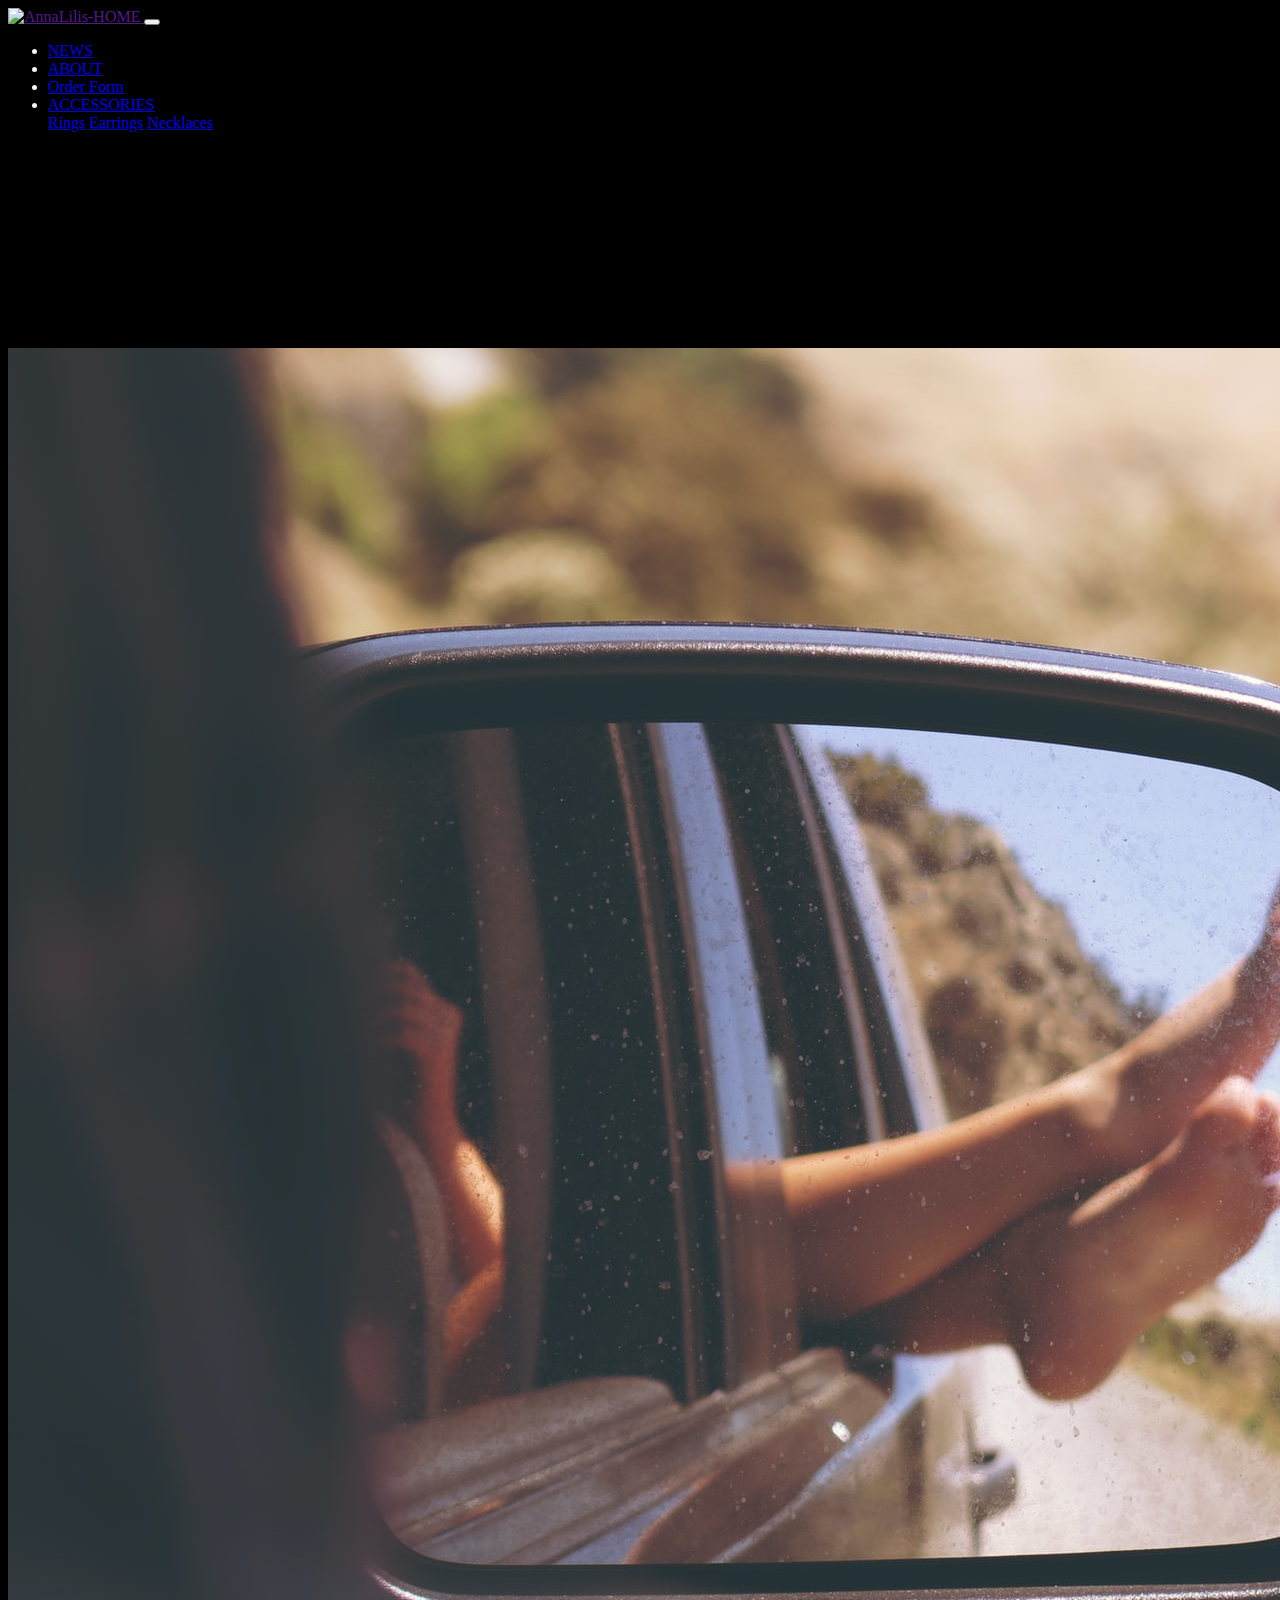
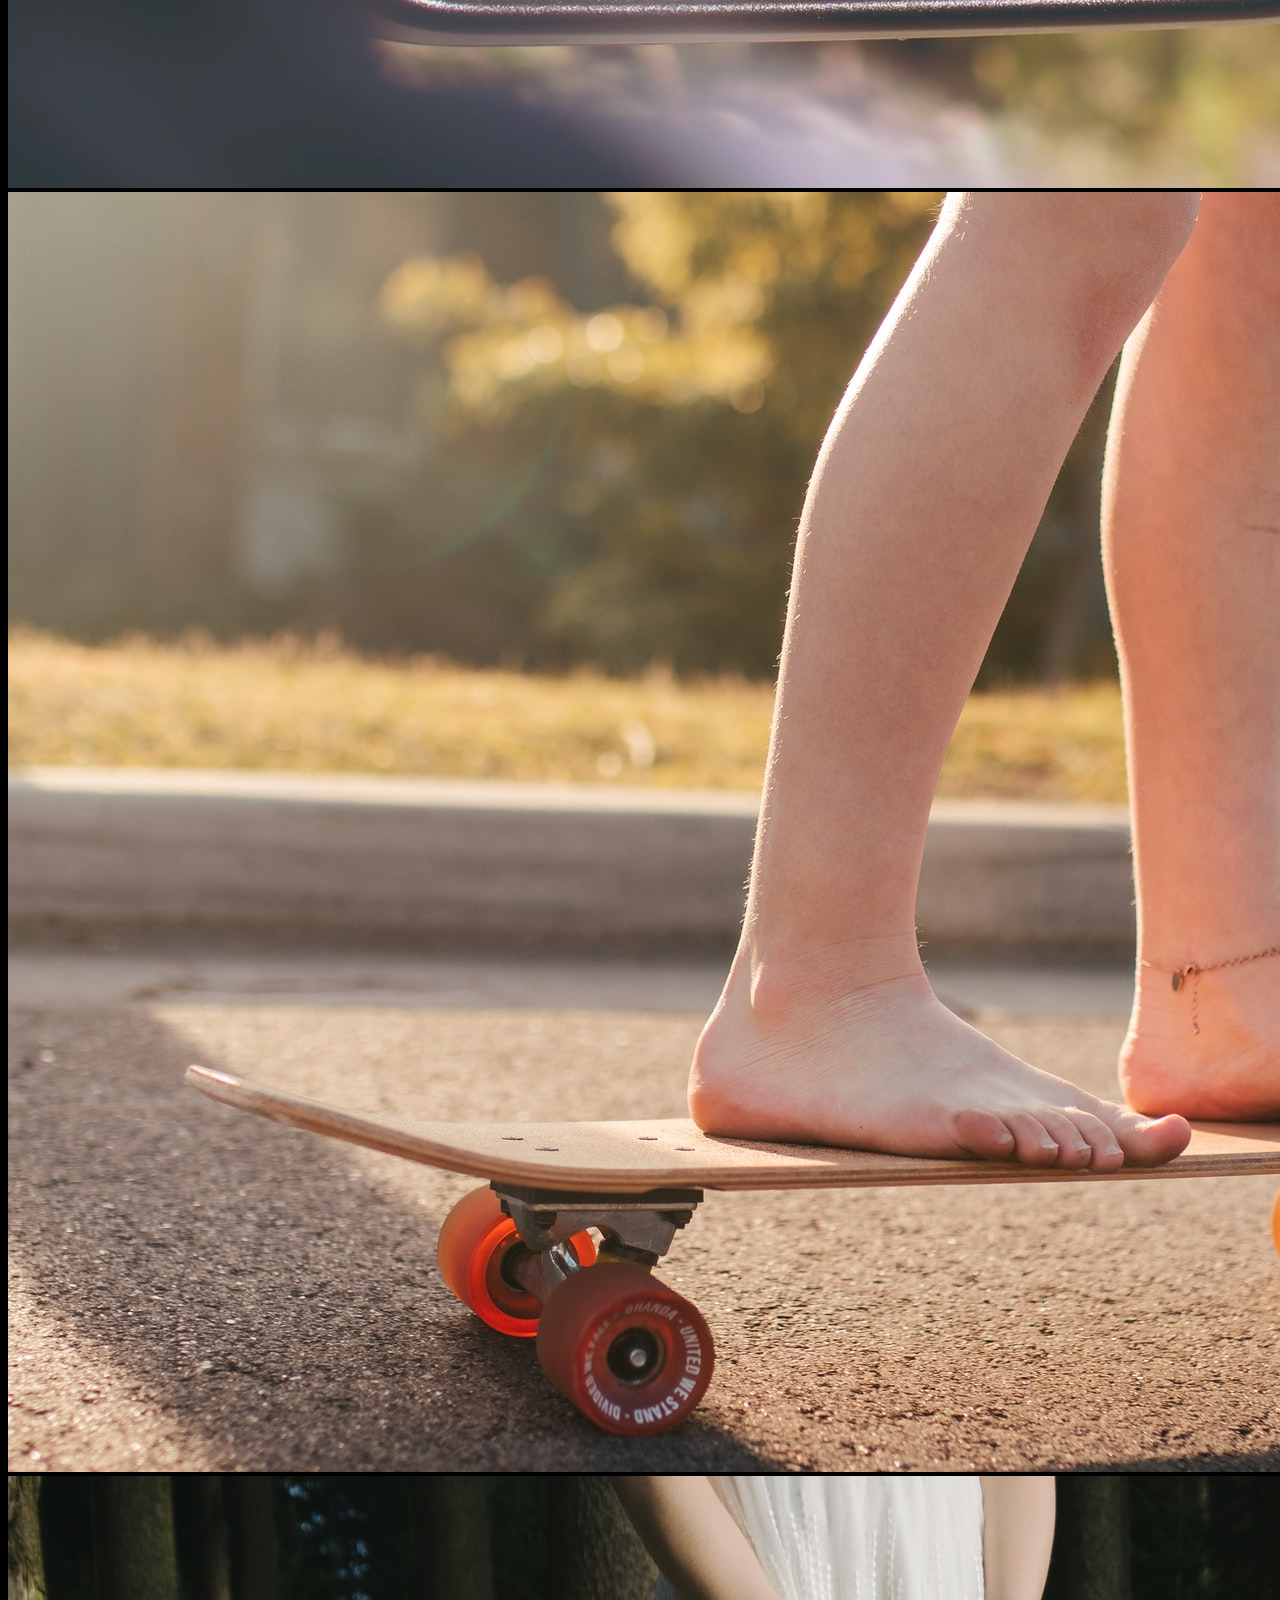
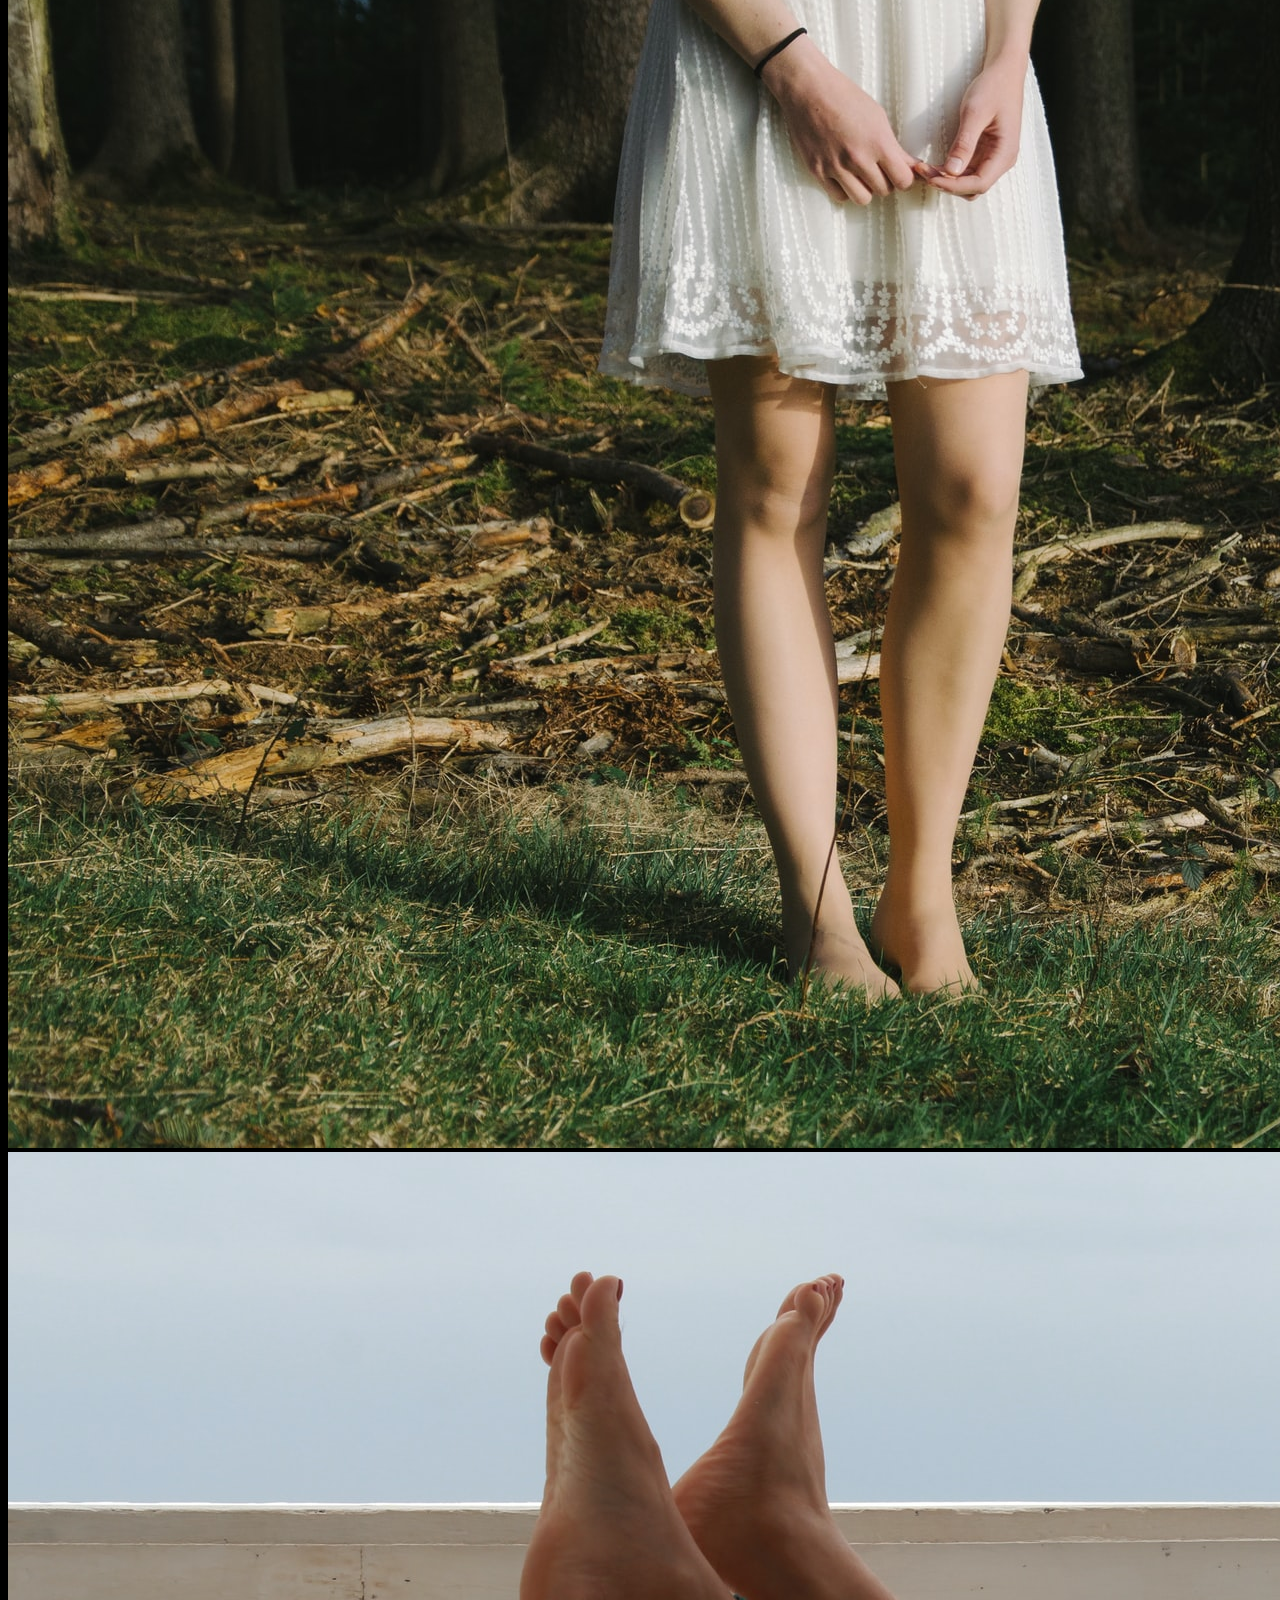
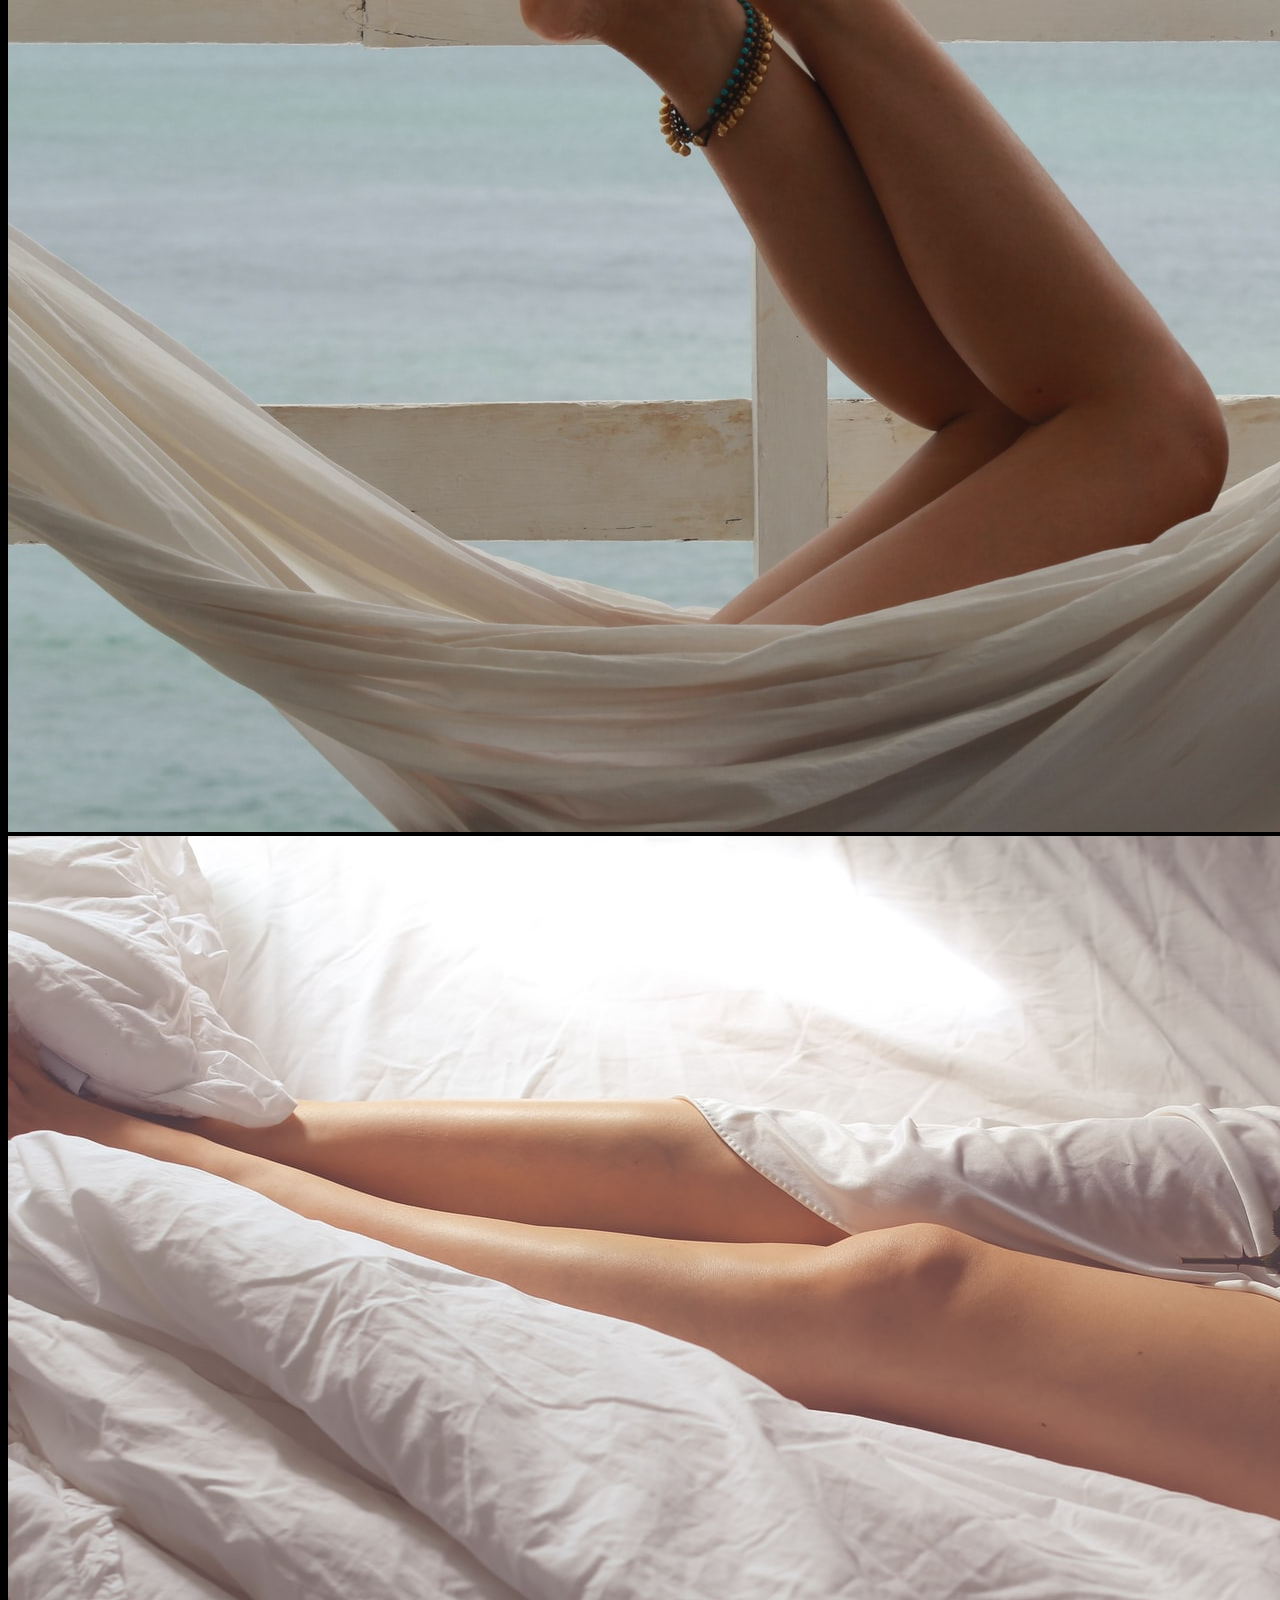
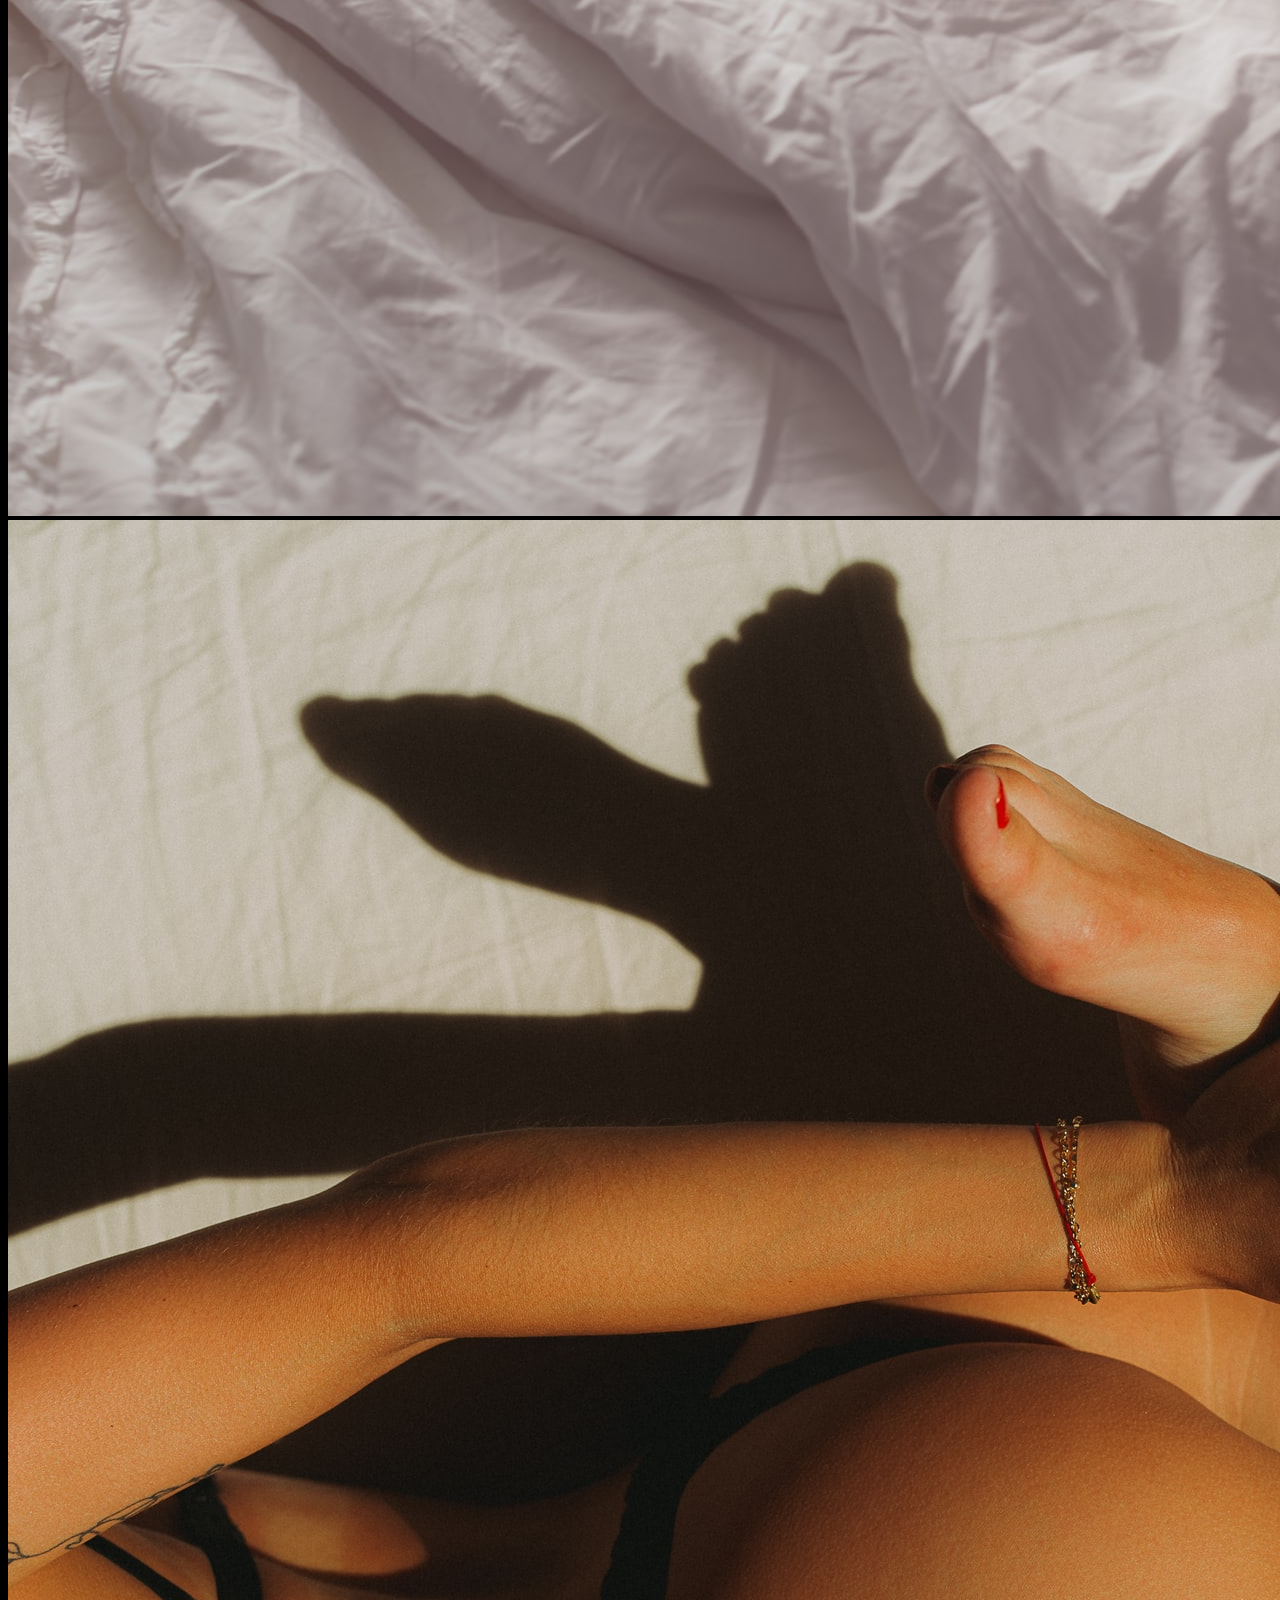
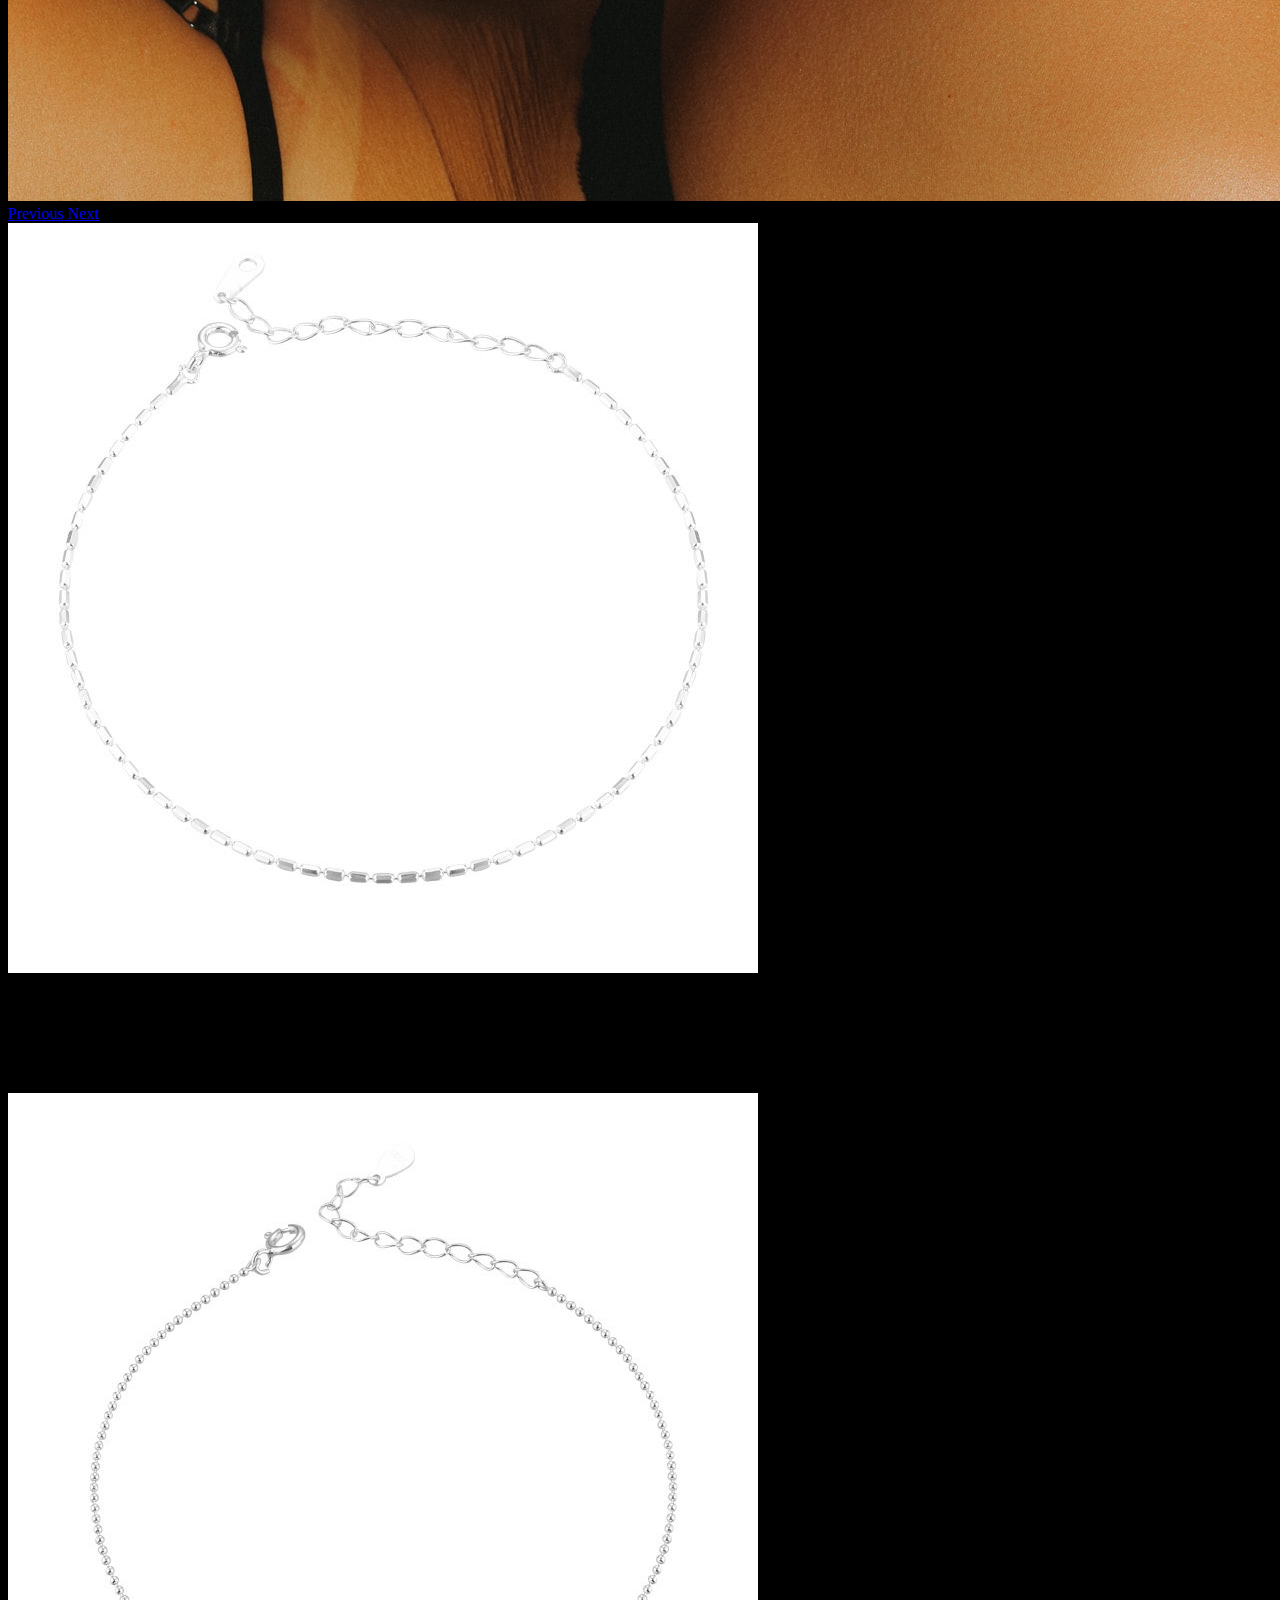
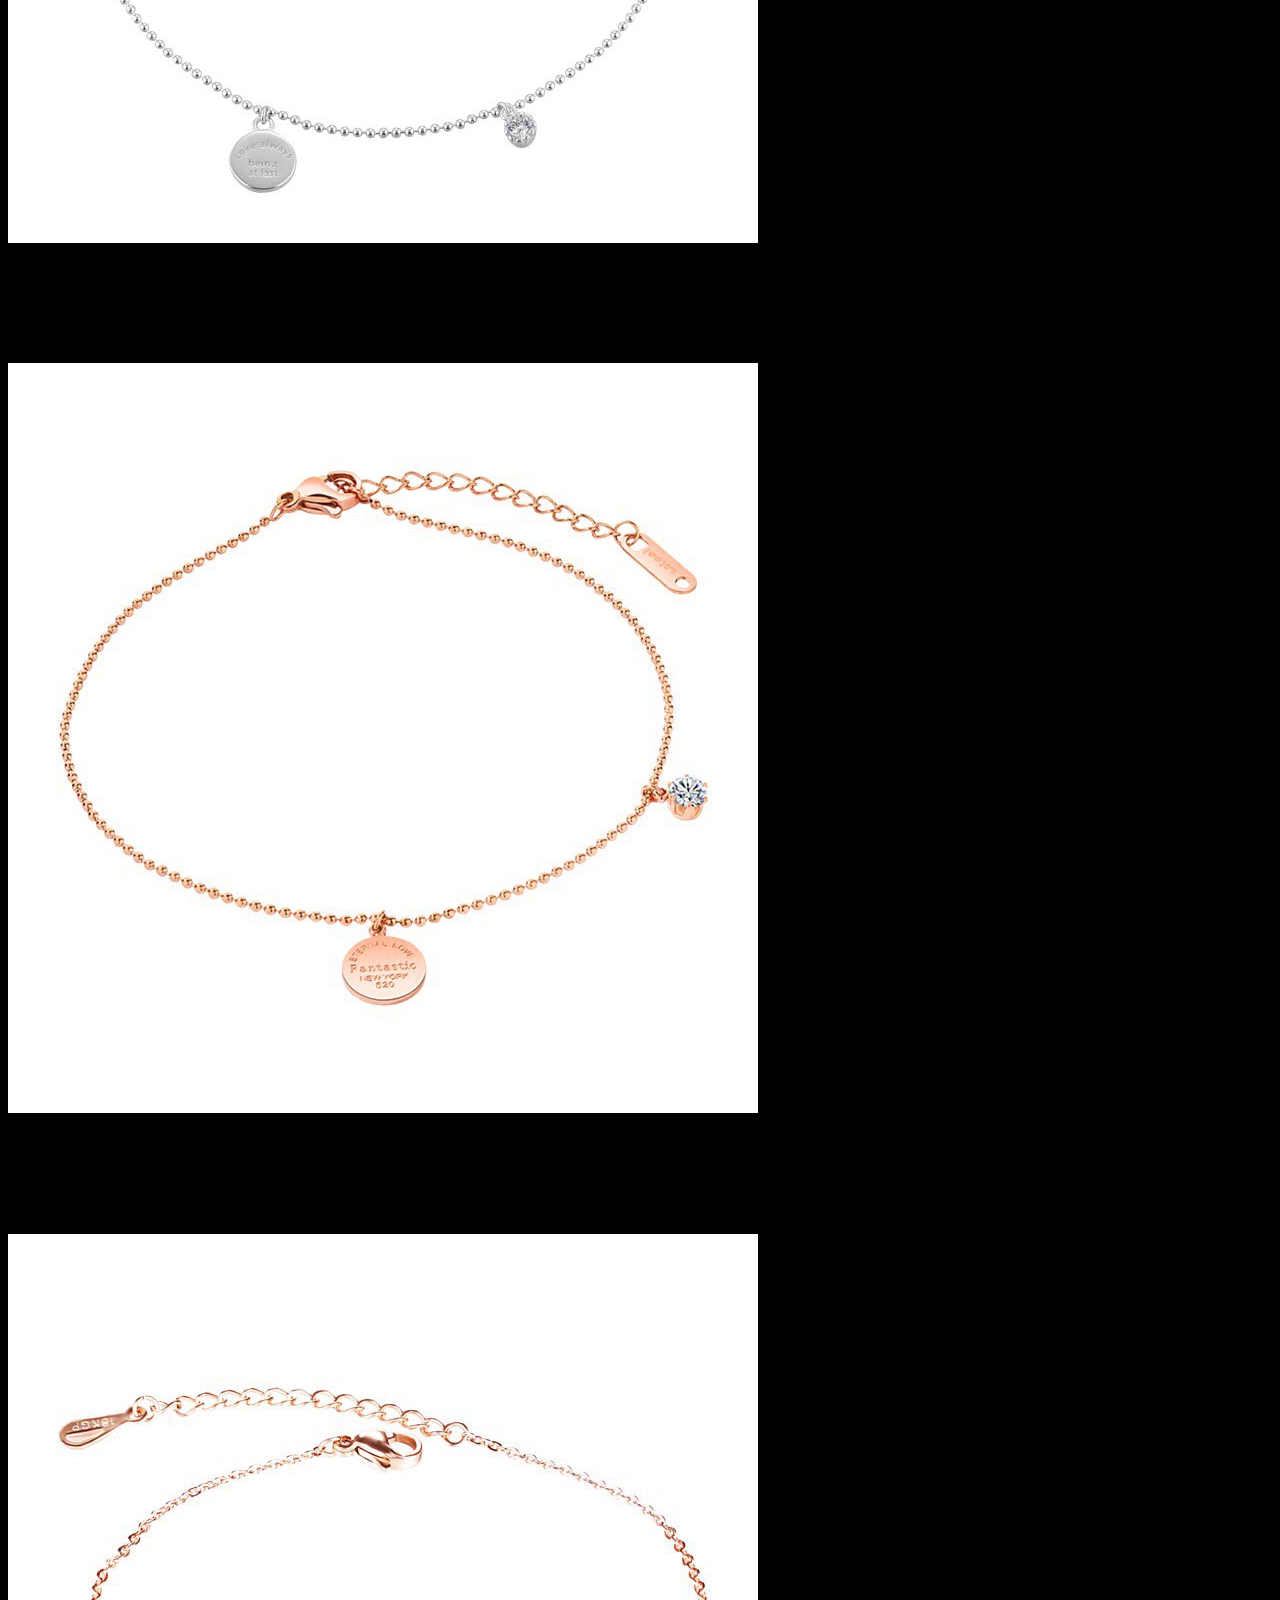
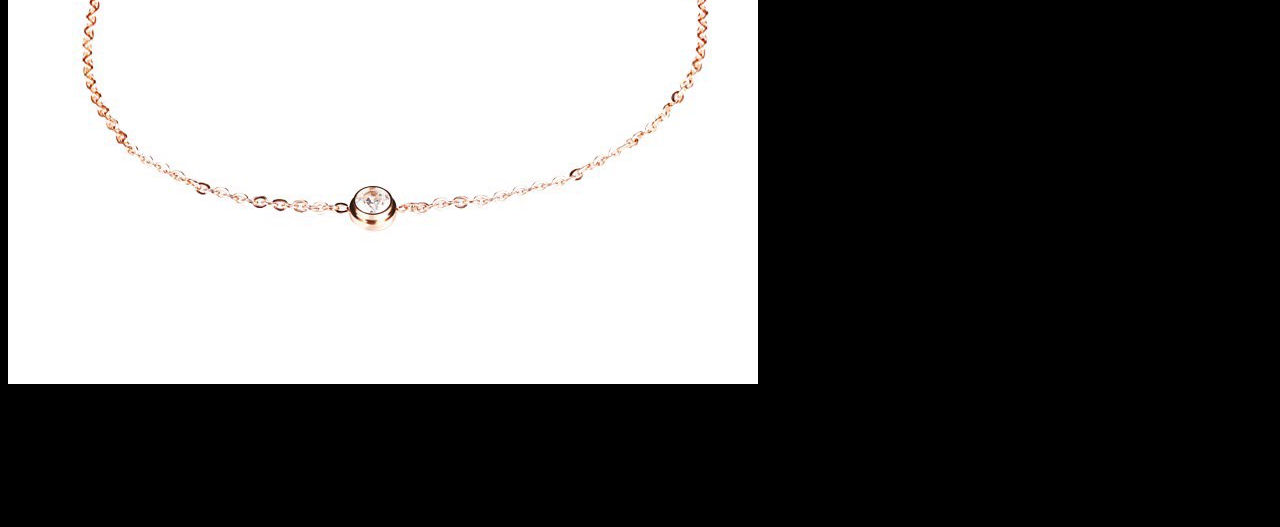
==== commit a1a9957d: "fix" ====
--- a/index.html
+++ b/index.html
@@ -15,7 +15,7 @@
 </head>
 
 <body>
-
+  <!-- navbar -->
   <div class="container bg-dark">
     <nav class="navbar navbar-expand-lg navbar-light bg-dark">
       <a class="navbar-brand" href="">
@@ -51,6 +51,7 @@
       </div>
     </nav>
 
+    <!-- slider -->
     <div id="carouselExampleIndicators" class="carousel slide mb-5" data-ride="carousel">
       <ol class="carousel-indicators">
         <li data-target="#carouselExampleIndicators" data-slide-to="0" class="active"></li>
@@ -90,30 +91,31 @@
         <span class="sr-only">Next</span>
       </a>
     </div>
-
+    
+    <!-- products -->
     <div class="card-deck mb-5">
-      <div class="card" style="width: 18rem;">
+      <div class="card" style="width: 100%;">
         <img class="card-img-top" src="./img/leg1.jpg" alt="Card image cap">
         <div class="card-body">
           <h6 class="card-text text-muted bg-muted text-center">Classic Slivery Anklet</h6>
           <p class="card-text text-muted font-weight-bold text-center">TWD 2500</p>
         </div>
       </div>
-      <div class="card" style="width: 18rem;">
+      <div class="card" style="width: 100%;">
         <img class="card-img-top" src="./img/leg2.jpg" alt="Card image cap">
         <div class="card-body">
           <h6 class="card-text text-muted bg-muted text-center">Slivery Medal Anklet</h6>
           <p class="card-text text-muted font-weight-bold text-center">TWD 3000</p>
         </div>
       </div>
-      <div class="card" style="width: 18rem;">
+      <div class="card" style="width: 100%;">
         <img class="card-img-top" src="./img/leg3.jpg" alt="Card image cap">
         <div class="card-body">
           <h6 class="card-text text-muted bg-muted text-center">Rose Gold Diamond Anklet</h5>
             <p class="card-text text-muted font-weight-bold text-center">TWD 4200</p>
         </div>
       </div>
-      <div class="card" style="width: 18rem;">
+      <div class="card" style="width: 100%;">
         <img class="card-img-top" src="./img/leg4.jpg" alt="Card image cap">
         <div class="card-body">
           <h6 class="card-text text-muted bg-muted text-center">Gold Diamond Anklet</h6>
@@ -124,7 +126,7 @@
 
 
    
-
+    <!-- footer -->
     <footer class="footer text-muted bg-dark py-4 text-center mt-3 mt-md-3">
       Copyright &copy; 2020 AnnaLilis
     </footer>
--- a/style.css
+++ b/style.css
@@ -1,8 +1,65 @@
+@import url("https://fonts.googleapis.com/css2?family=PT+Mono&display=swap");
+@import url("https://fonts.googleapis.com/css2?family=Markazi+Text:wght@500&display=swap");
 body {
   background-color: black;
+}
+
+@media screen and (max-width: 1024px) {
+  .carousel-item {
+    height: 620px;
+  }
+}
+
+@media screen and (max-width: 767px) {
+  .carousel-item {
+    height: 230px;
+  }
 }
 
 .container {
   background-color: black !important;
 }
+
+.navbar {
+  height: 200px;
+  background-color: black !important;
+  color: whitesmoke;
+}
+
+.navbar-brand img {
+  height: 200px;
+  width: 200px;
+}
+
+.dropdown-menu {
+  background-color: black !important;
+}
+
+.footer {
+  font-size: 12px;
+  background-color: black !important;
+}
+
+.card-img-top {
+  margin: 0 auto;
+}
+
+@media screen and (max-width: 767px) {
+  .card-img-top {
+    padding: 30px;
+  }
+}
+
+.card, .card-text {
+  background-color: black;
+}
+
+h6 {
+  font-family: 'PT Mono ', monospace;
+  font-size: 14px;
+}
+
+p {
+  font-family: 'Markazi Text', serif;
+}
 /*# sourceMappingURL=style.css.map */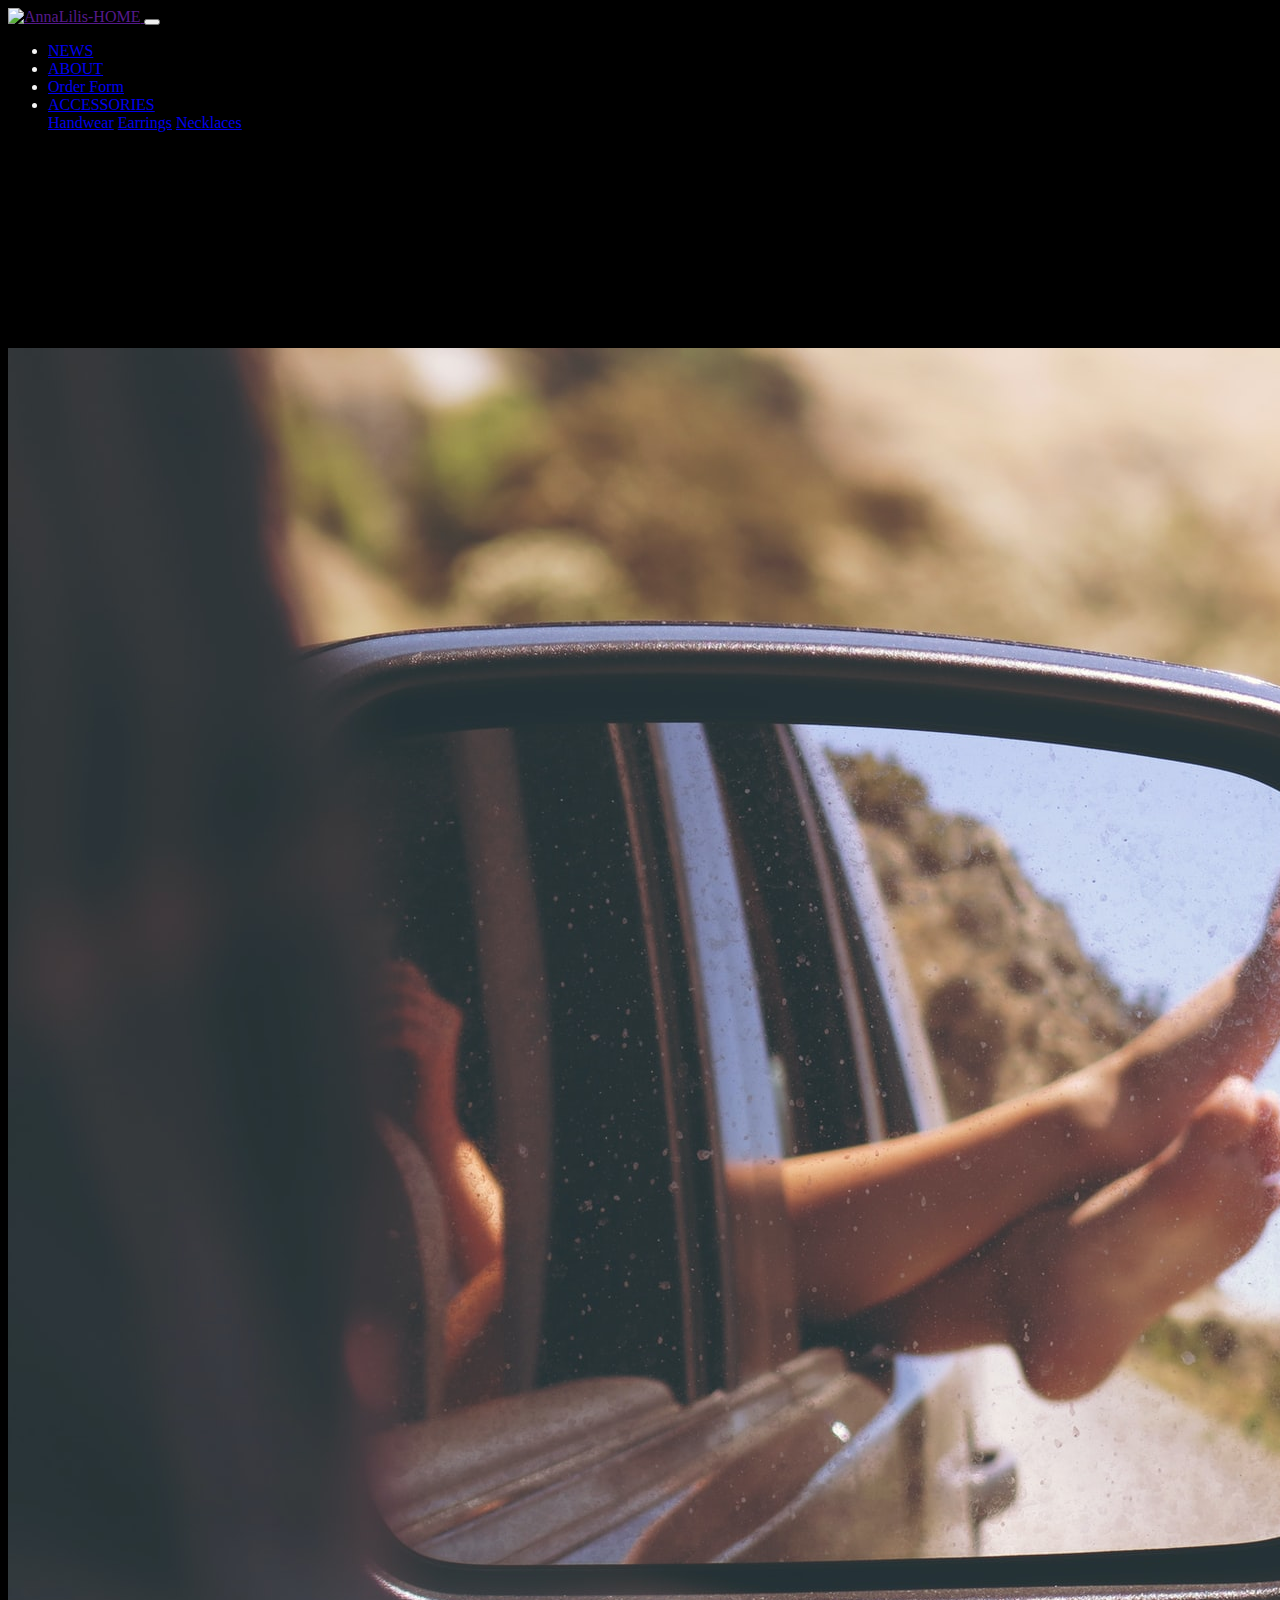
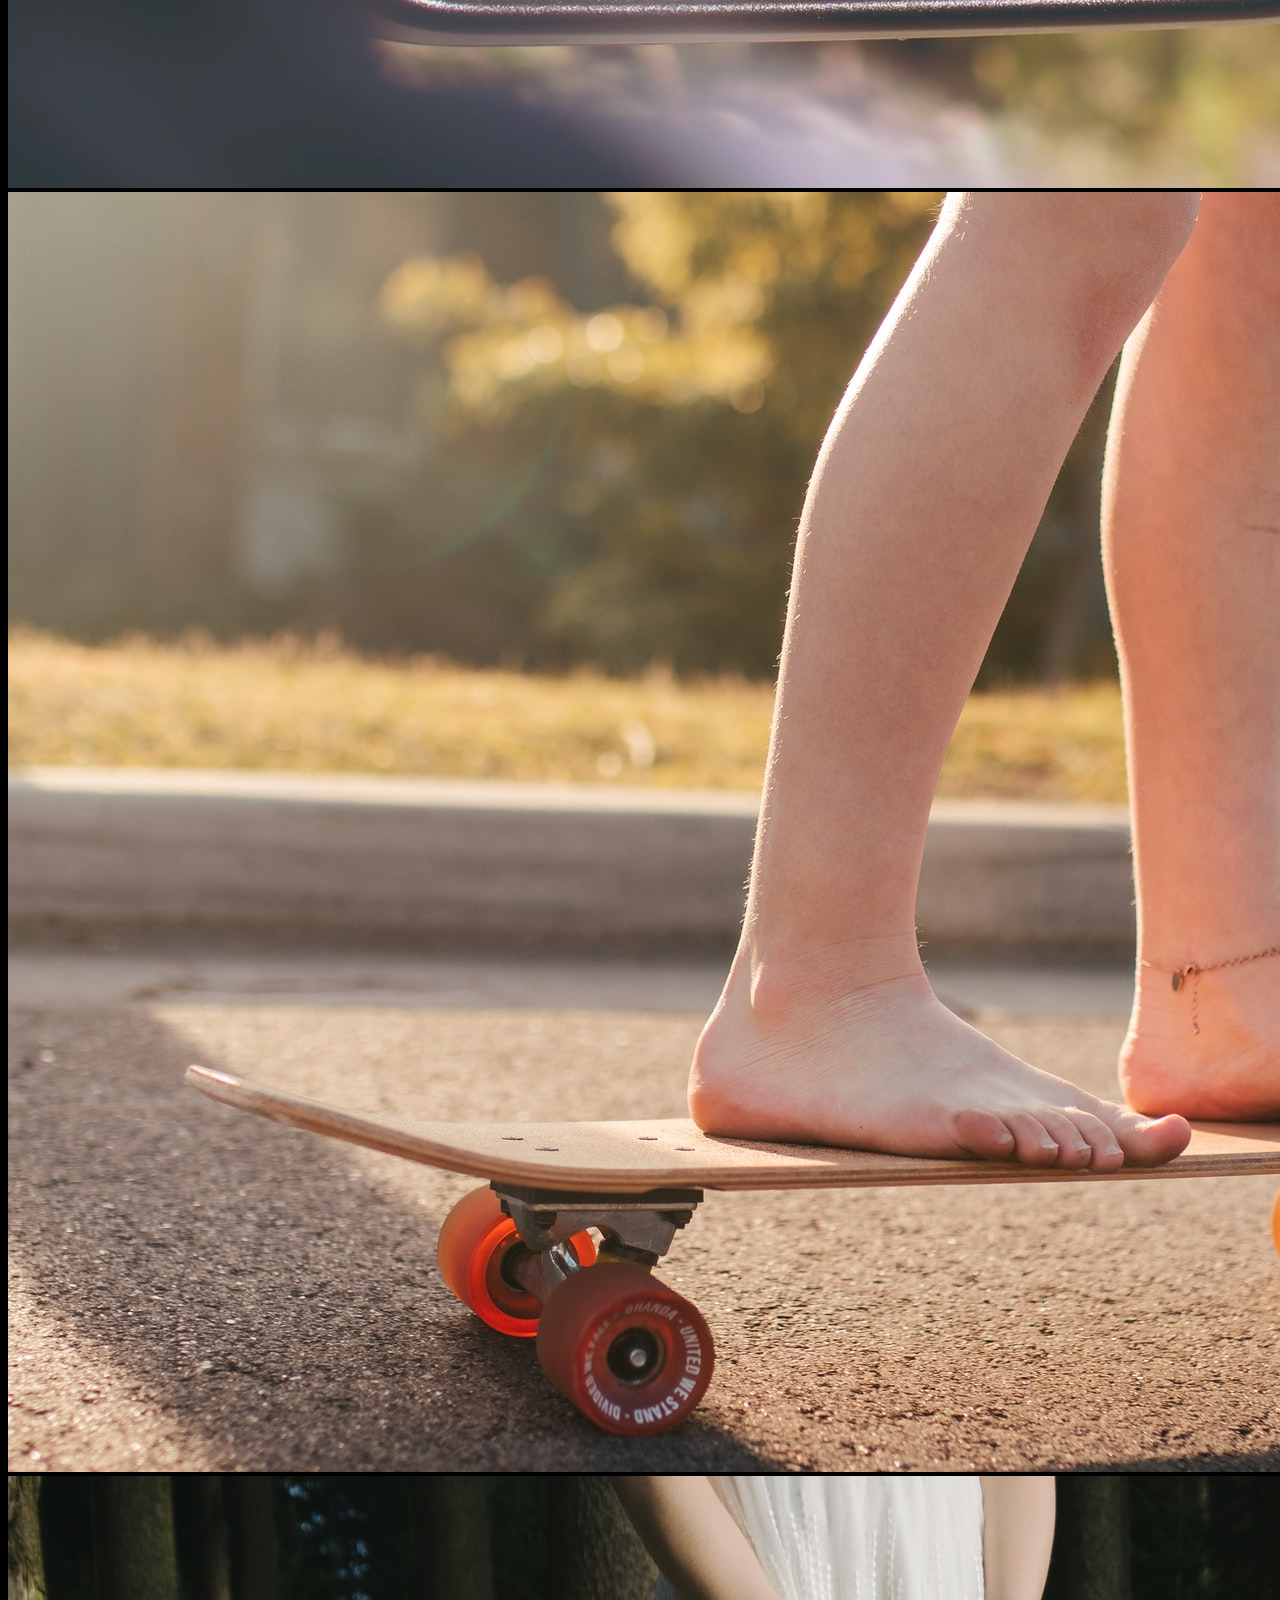
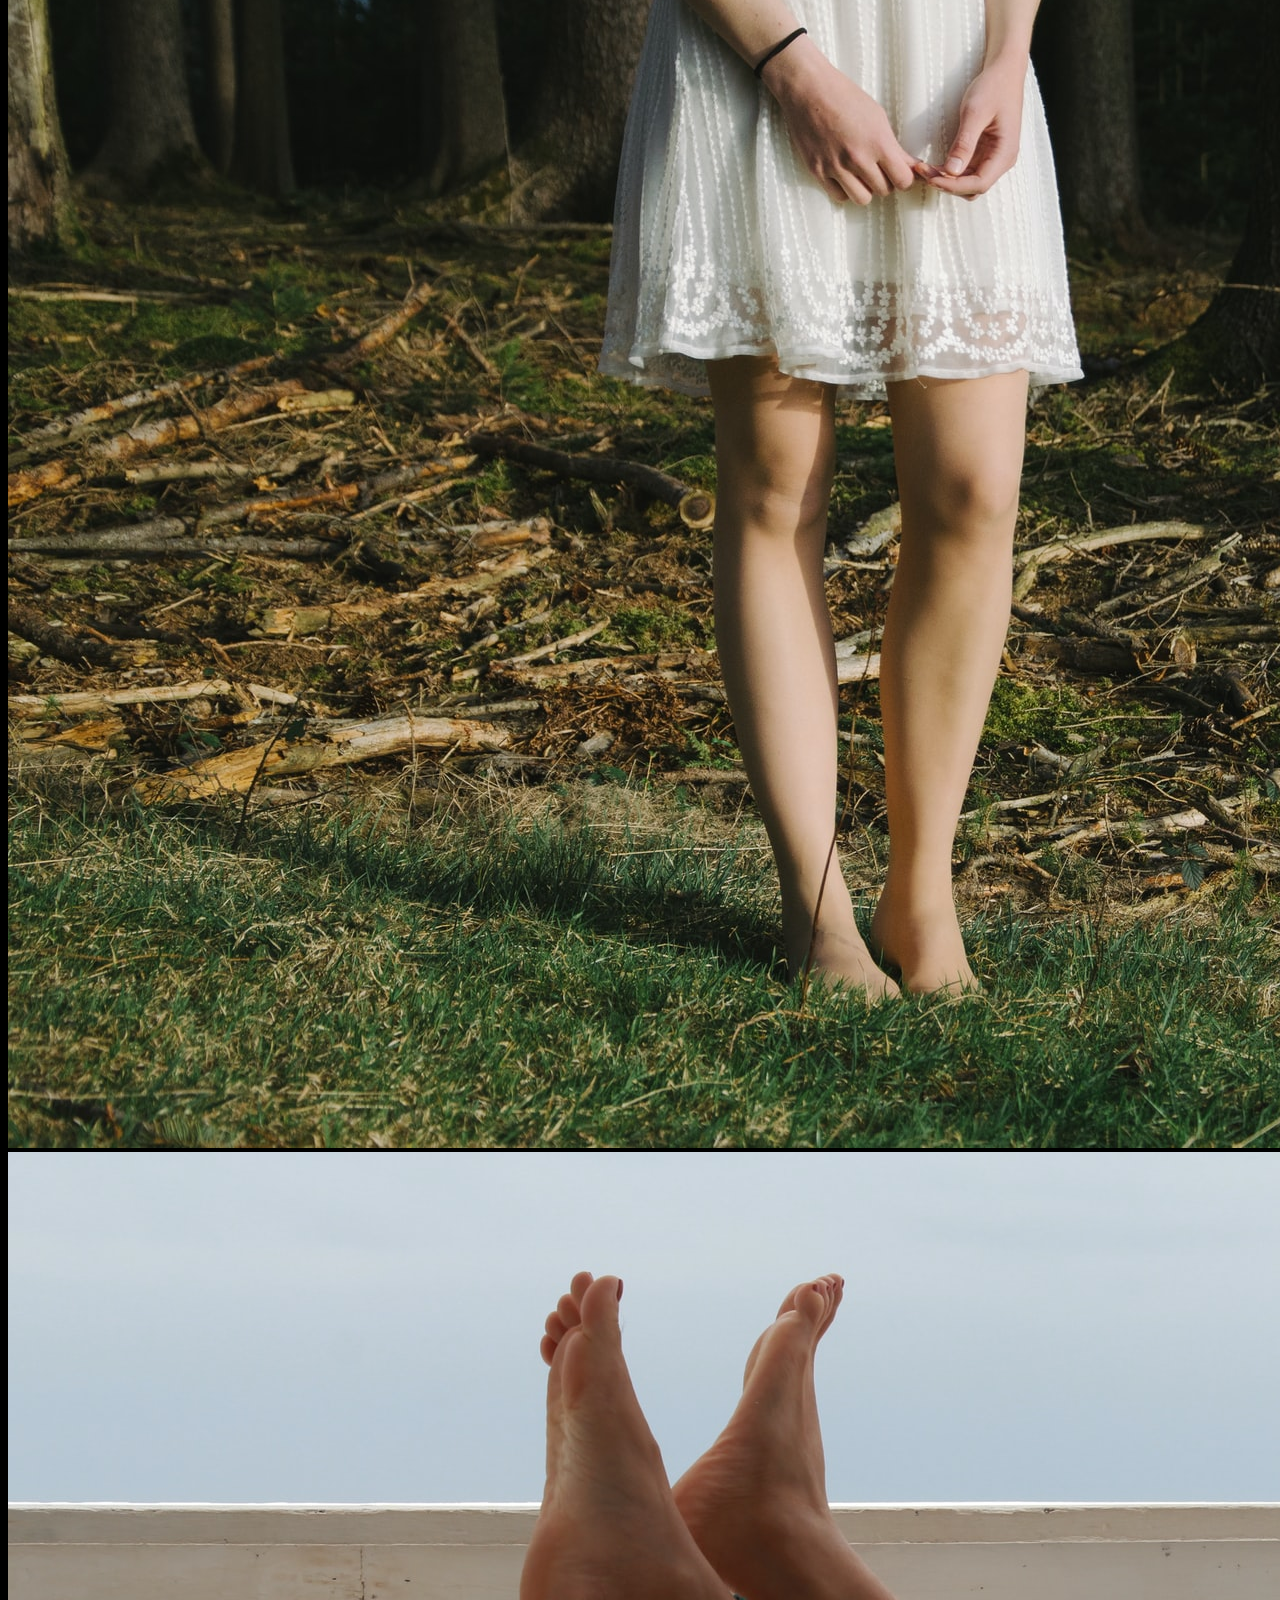
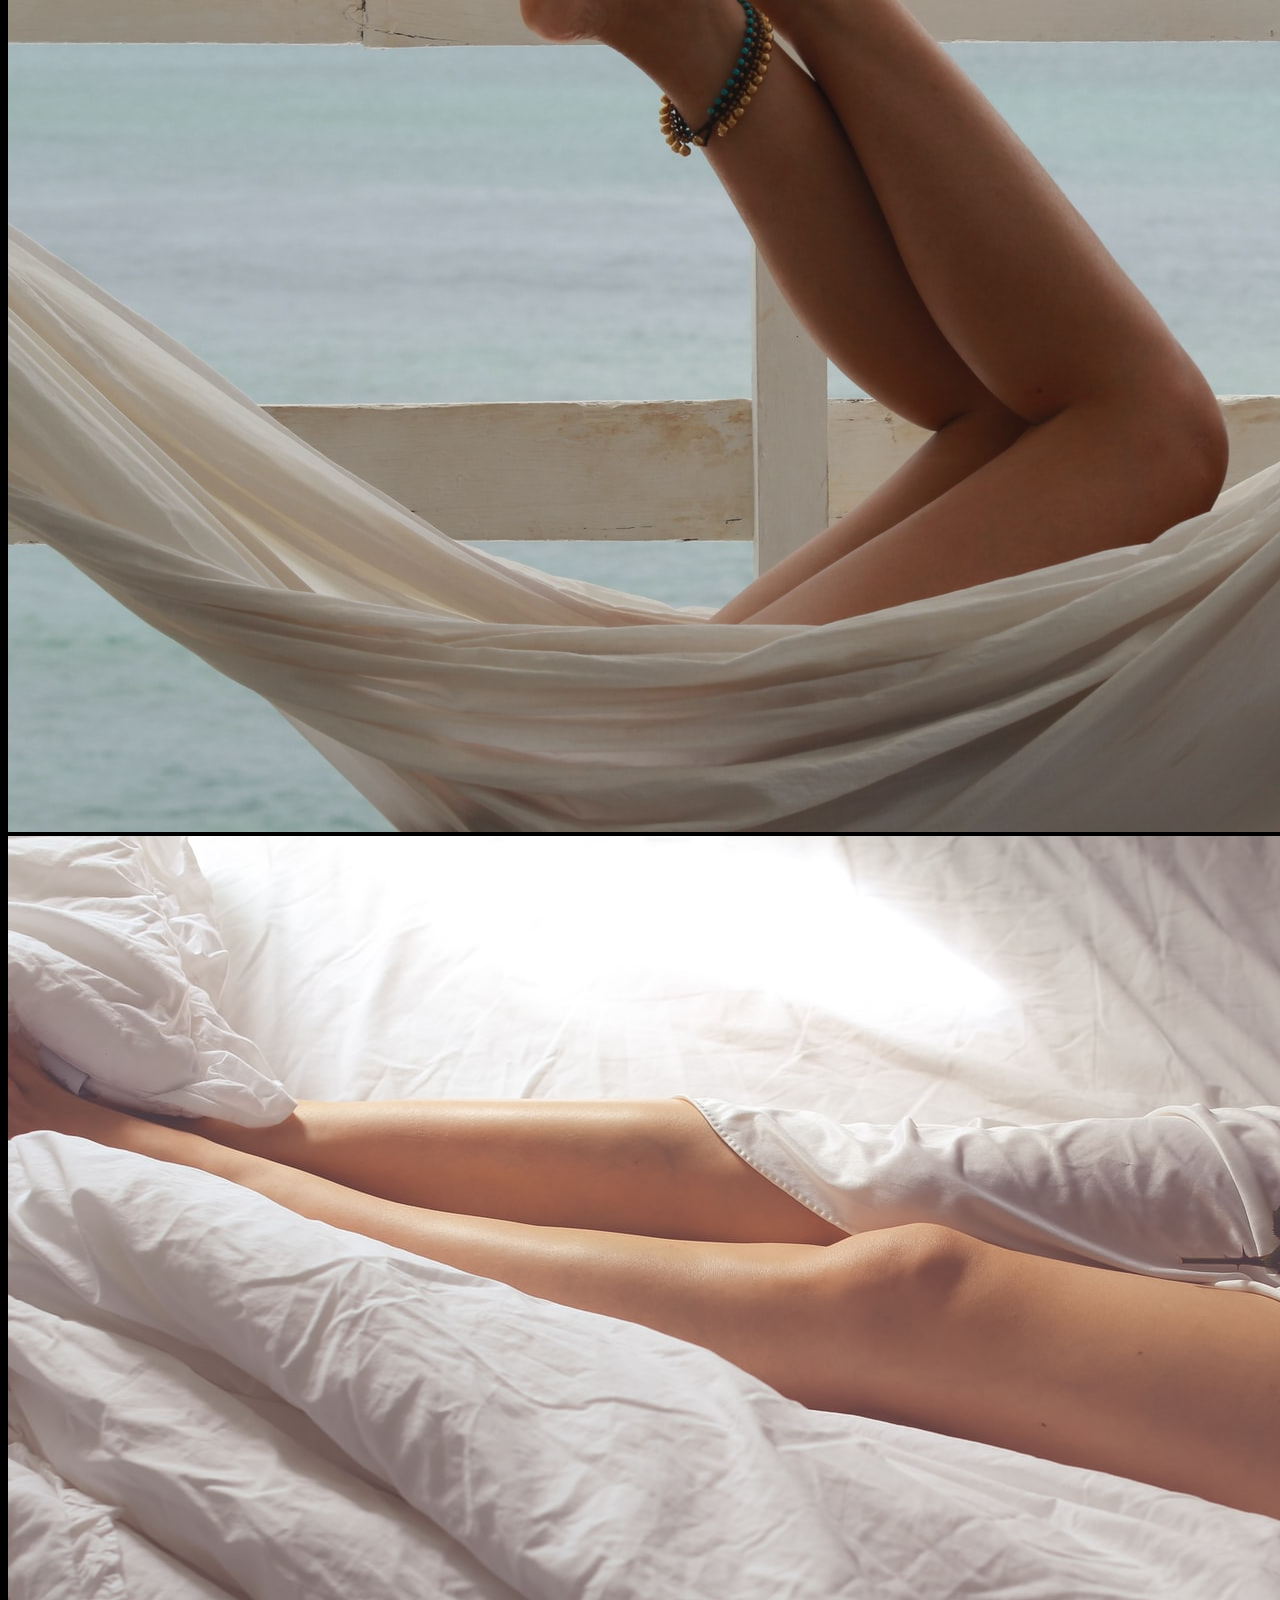
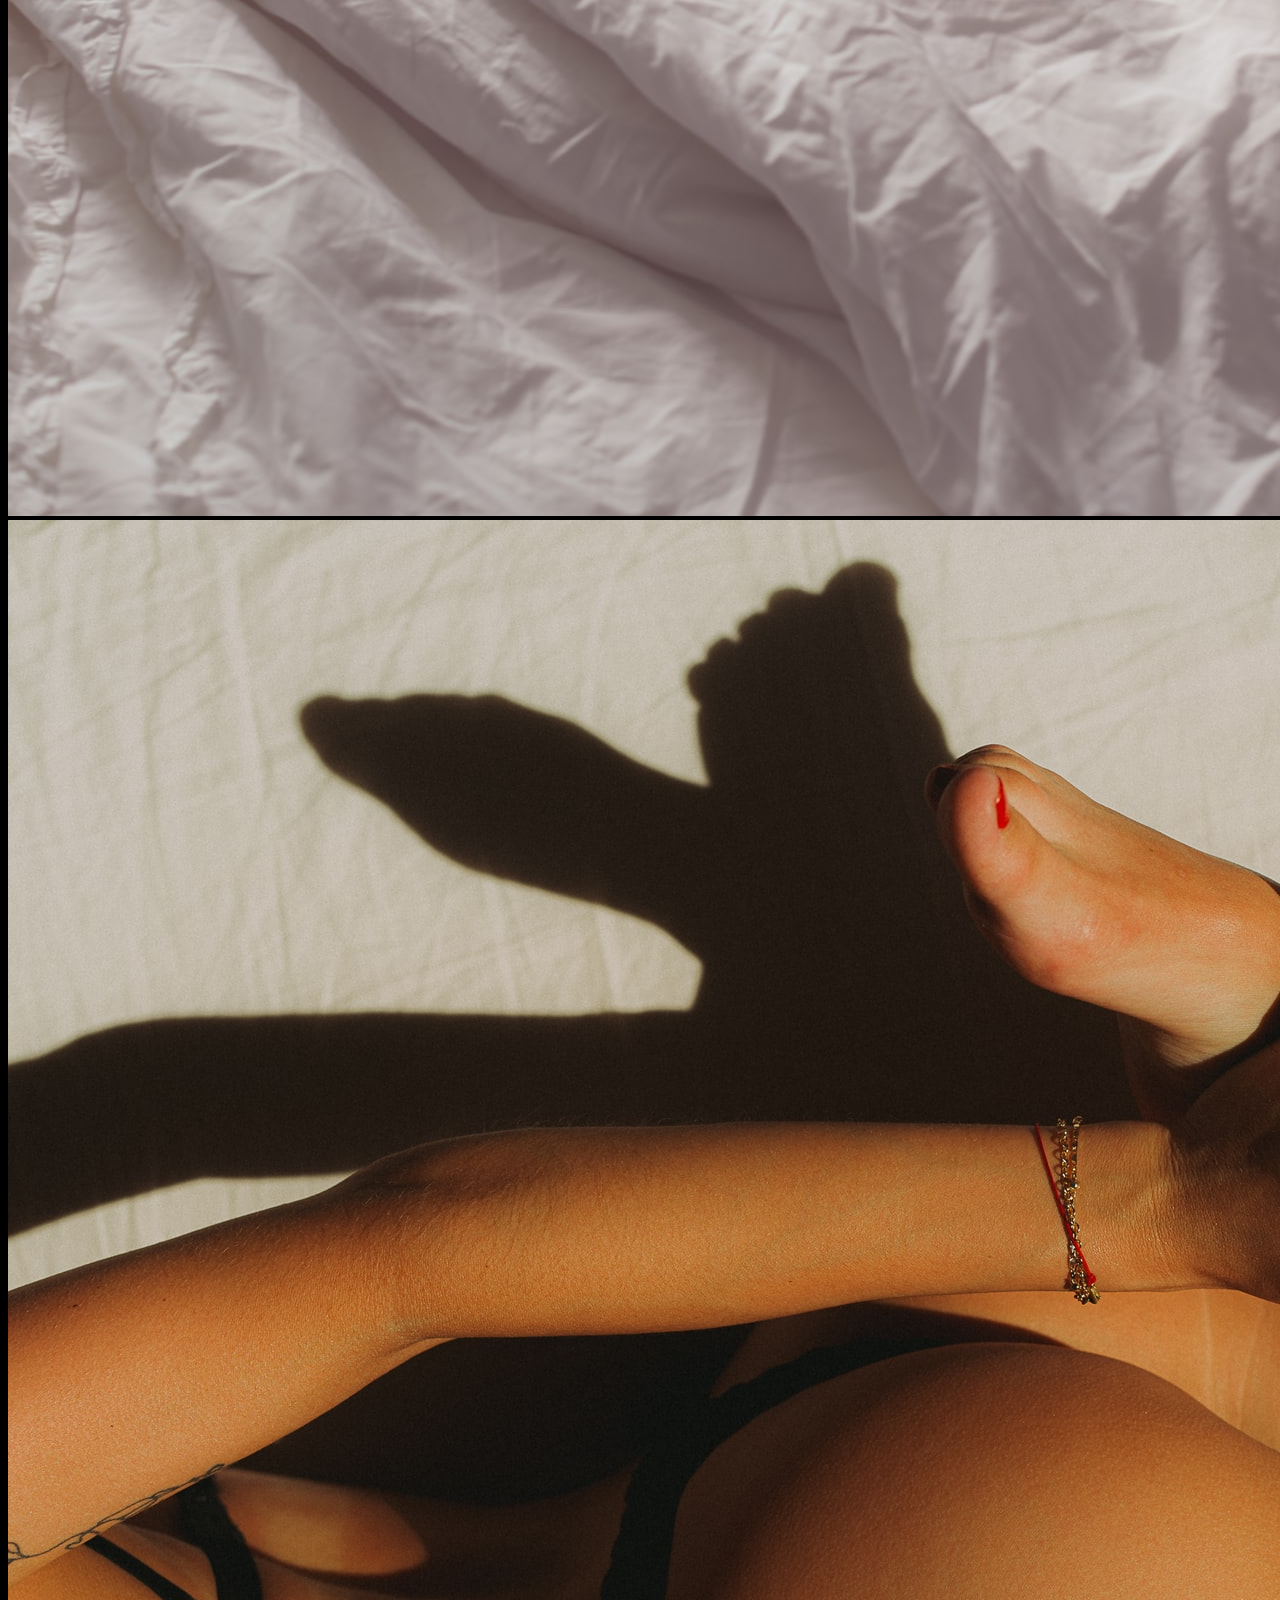
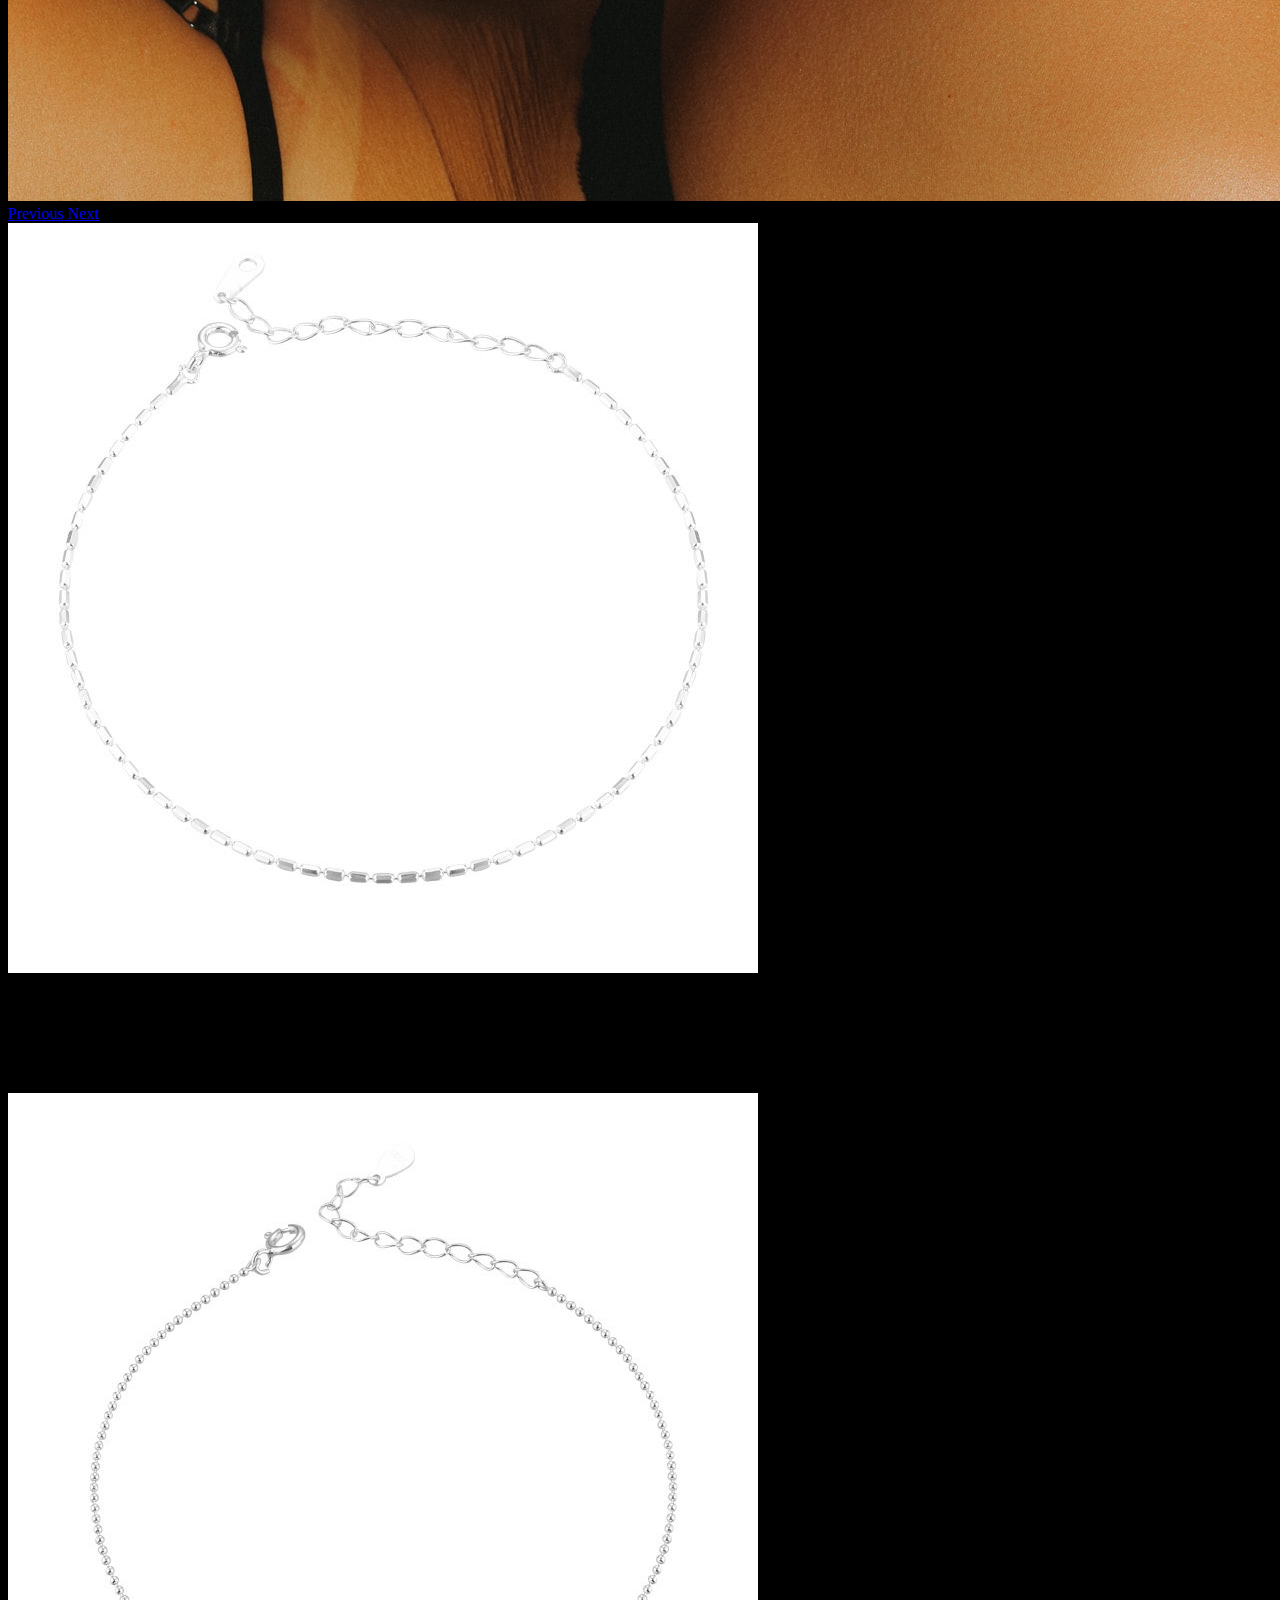
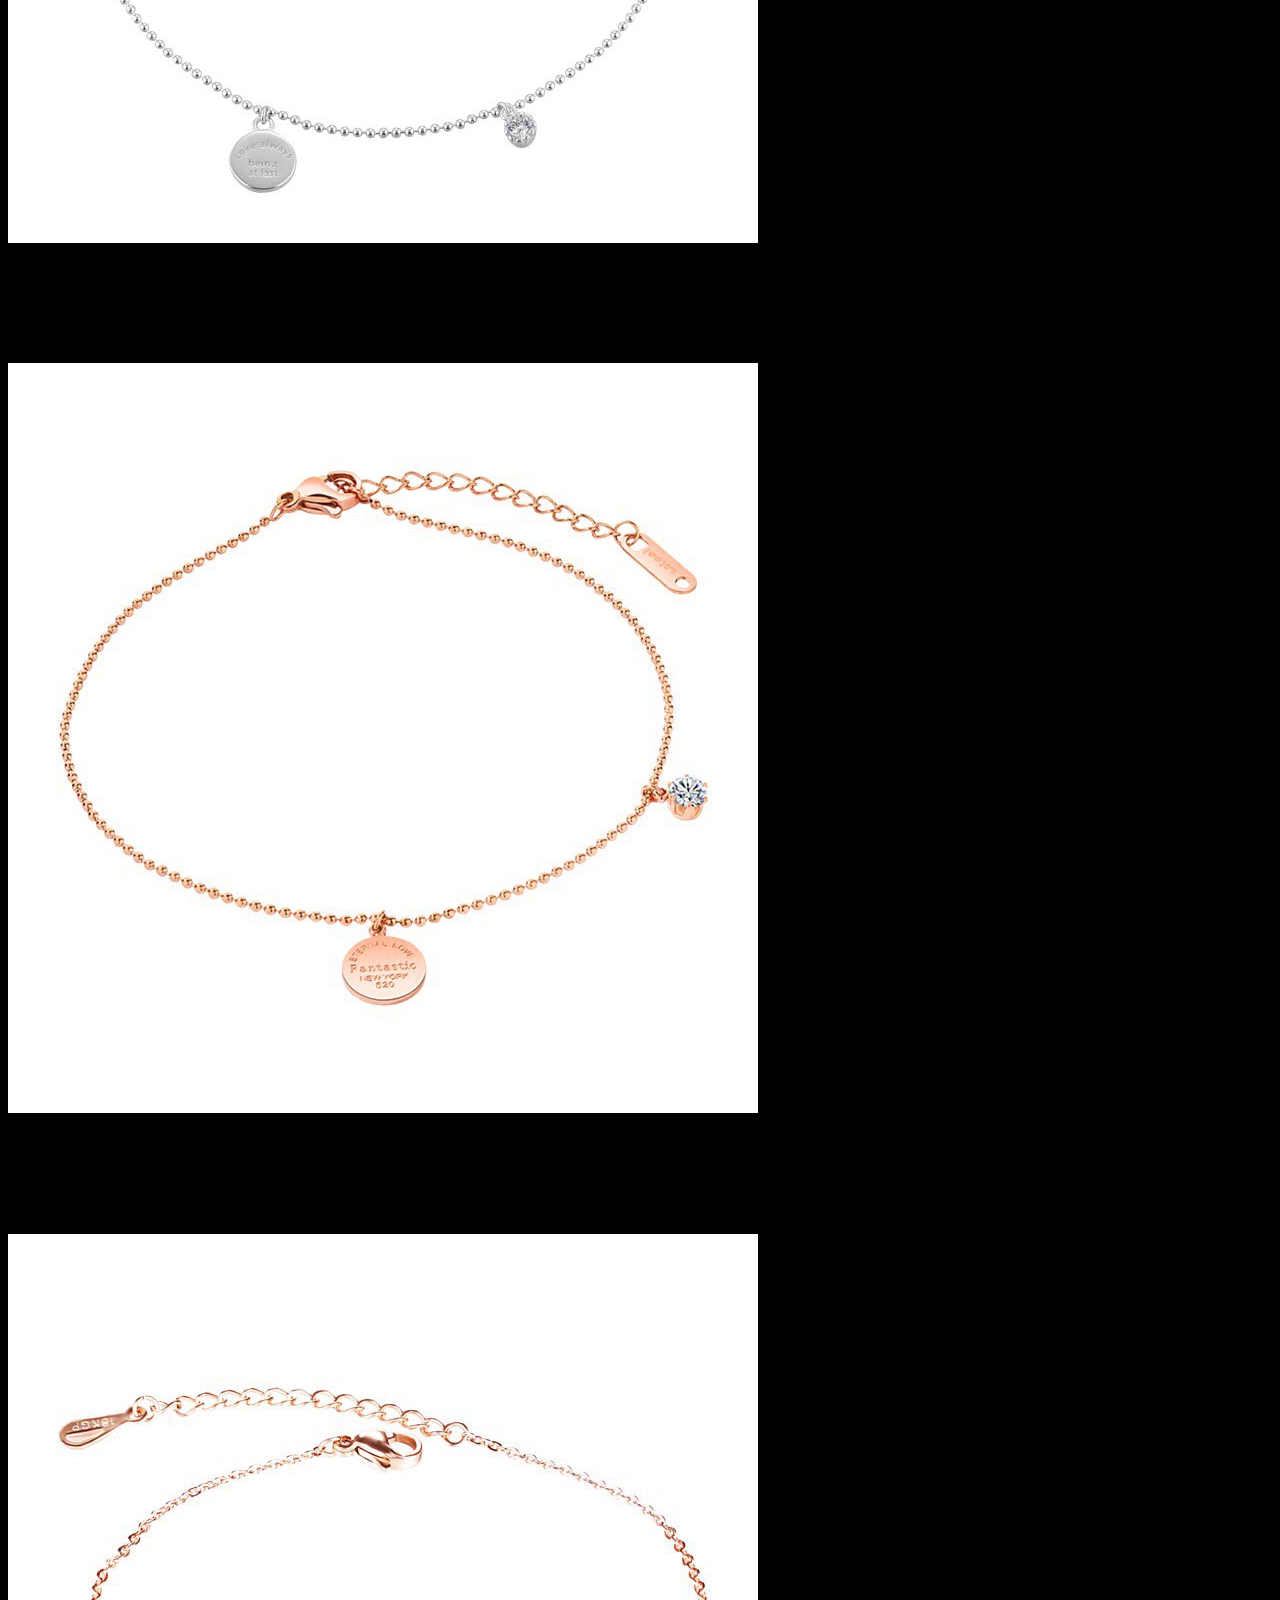
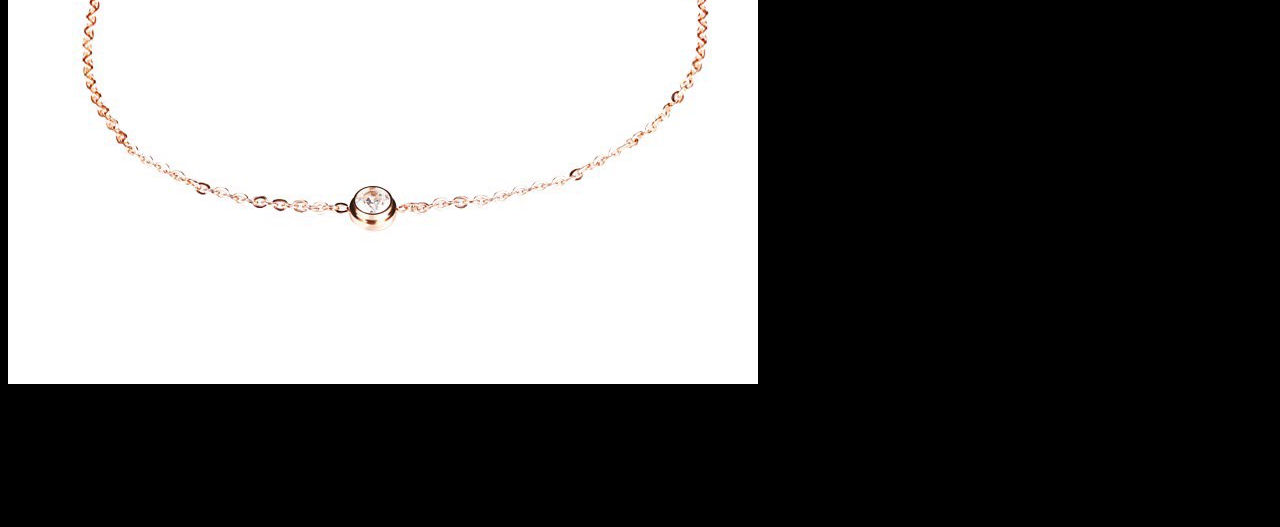
==== commit 48465d30: "handwear" ====
--- a/index.html
+++ b/index.html
@@ -42,7 +42,7 @@
               ACCESSORIES
             </a>
             <div class="dropdown-menu bg-dark" aria-labelledby="navbarDropdownMenuLink">
-              <a class="dropdown-item text-light" href="#">Rings</a>
+              <a class="dropdown-item text-light" href="#">Handwear</a>
               <a class="dropdown-item text-light" href="#">Earrings</a>
               <a class="dropdown-item text-light" href="#">Necklaces</a>
             </div>
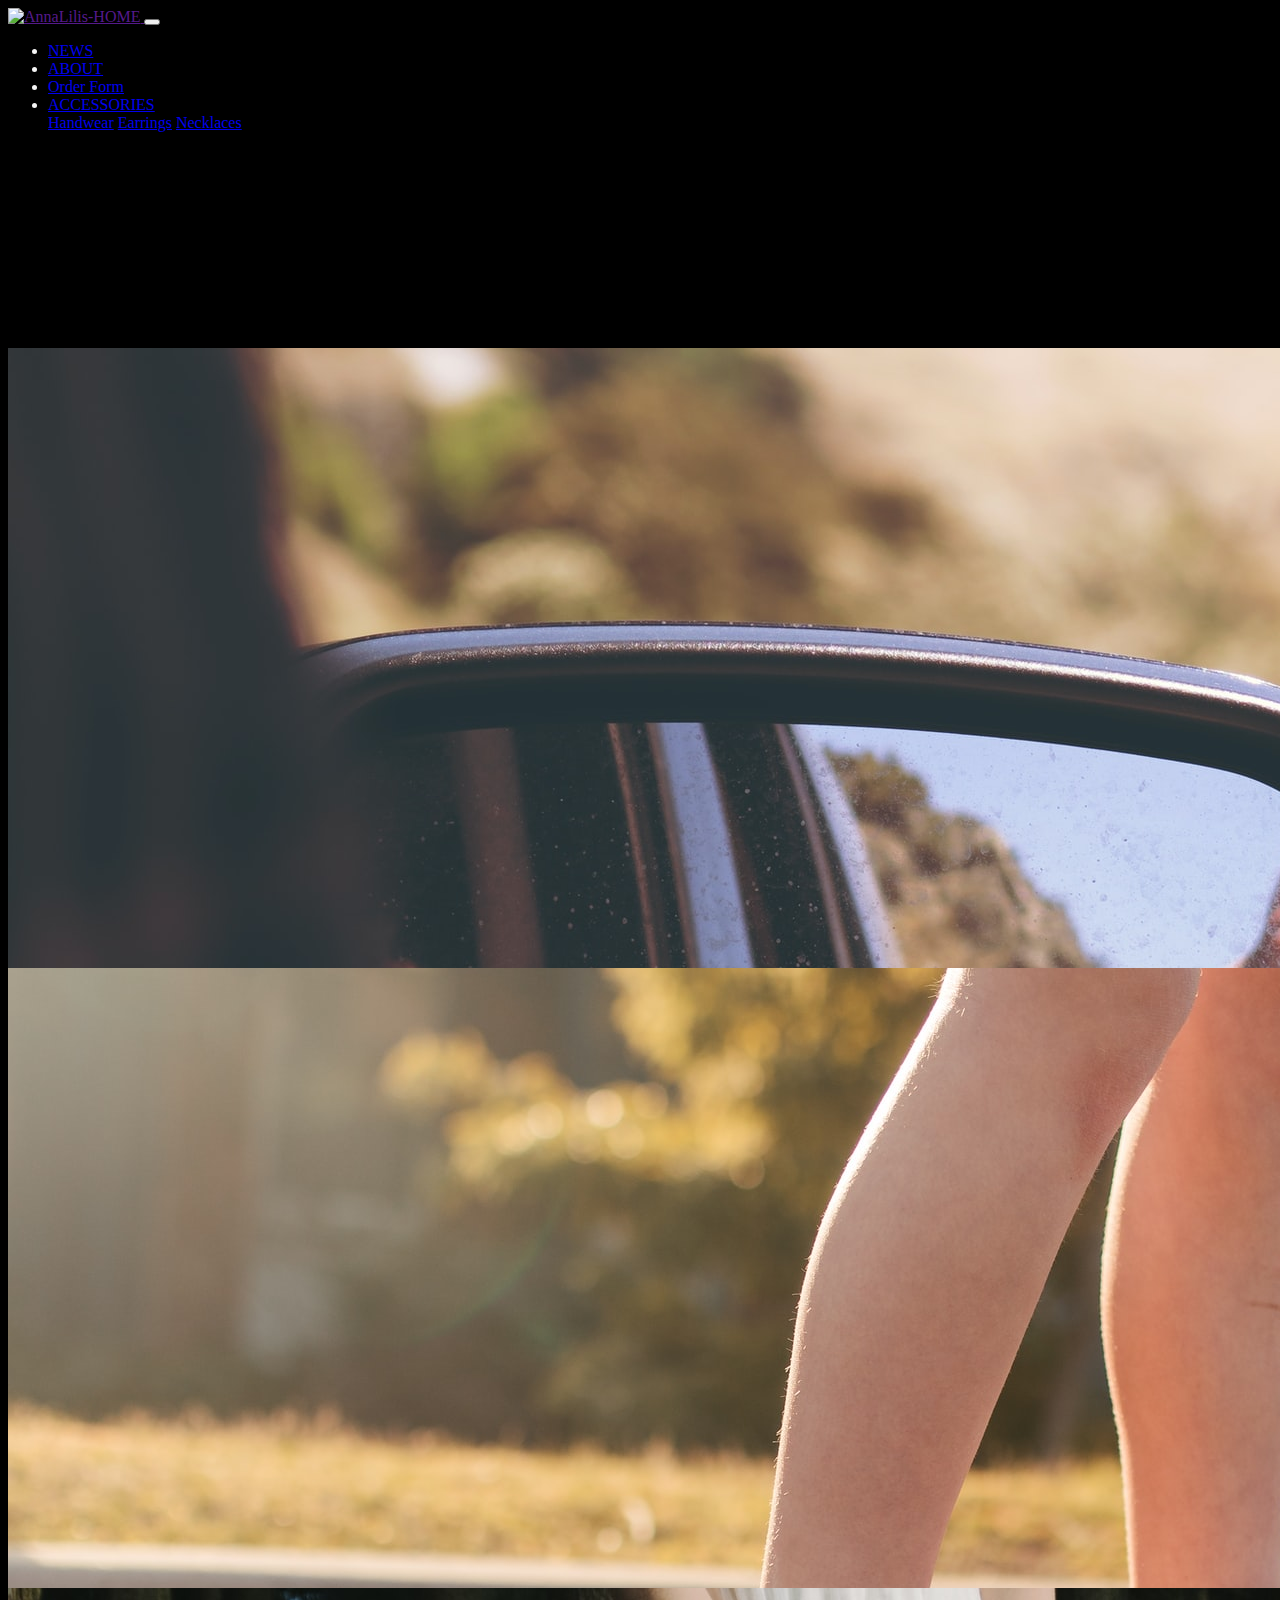
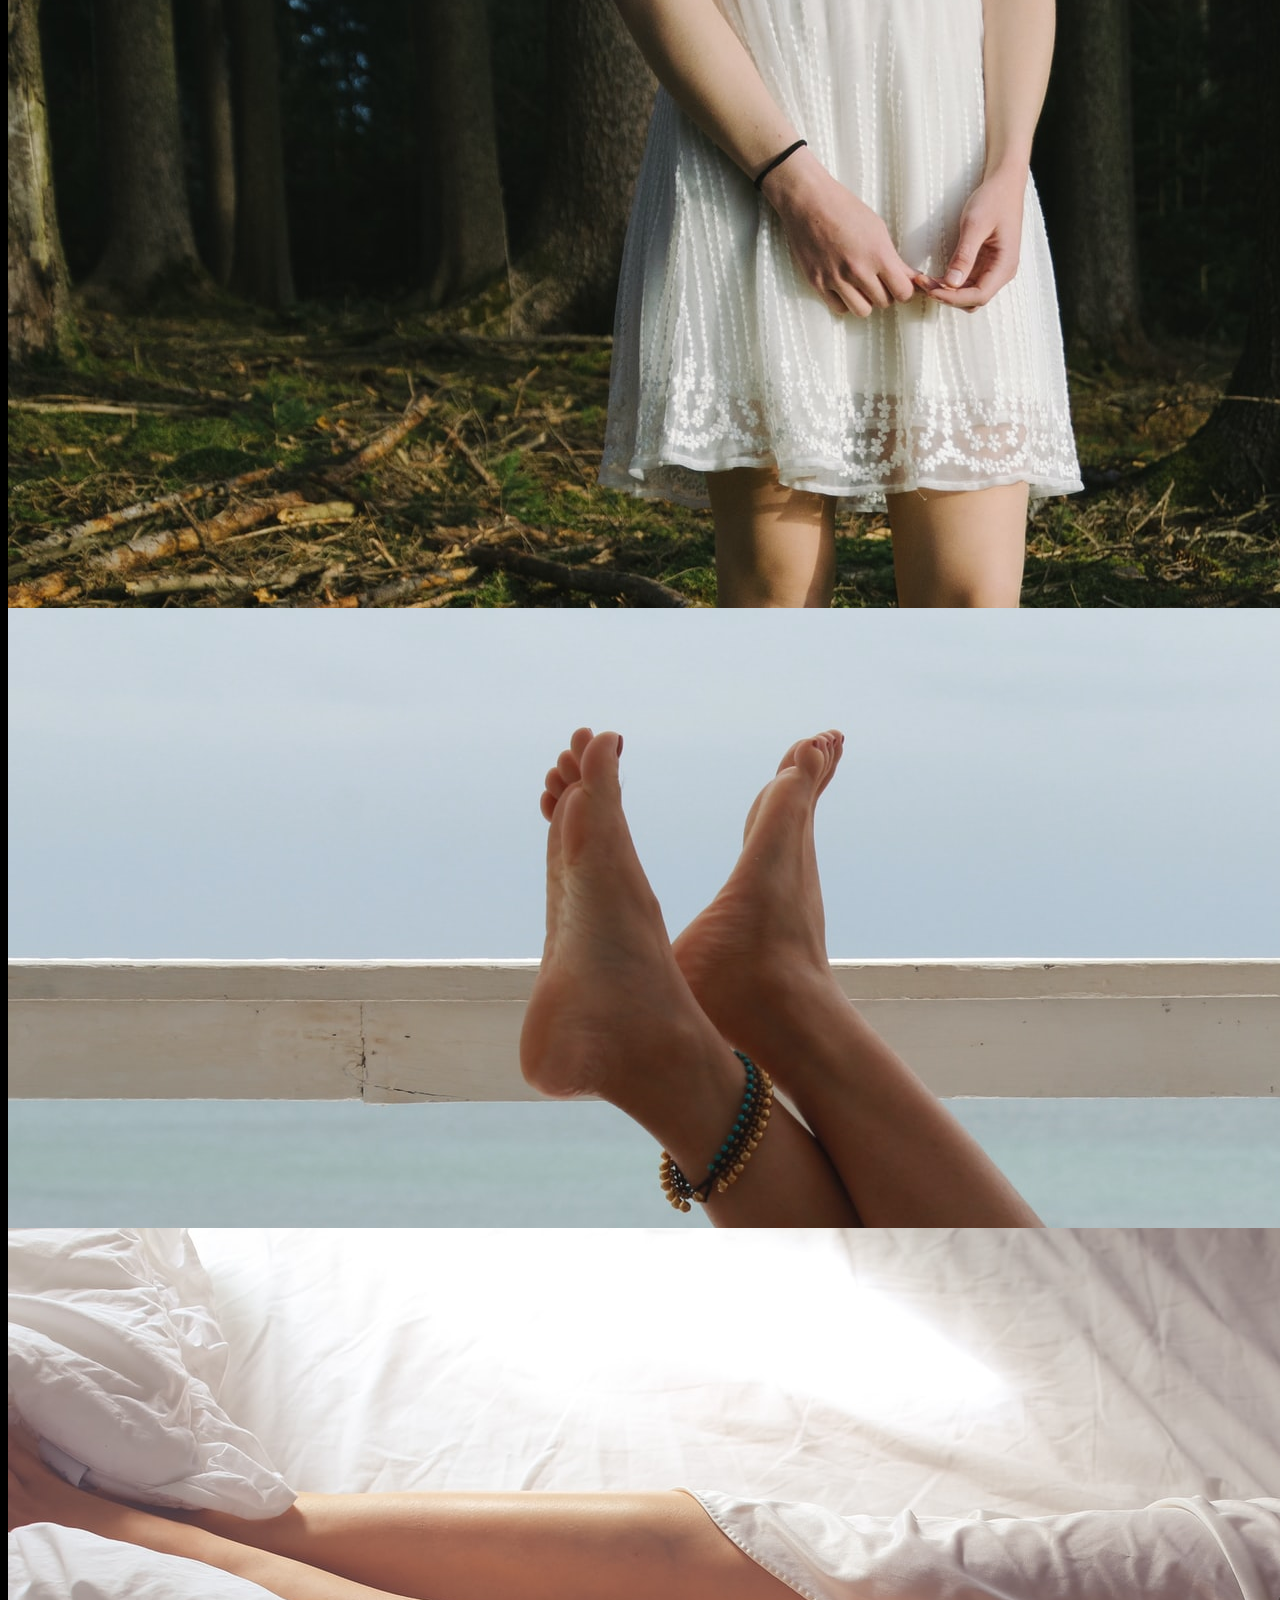
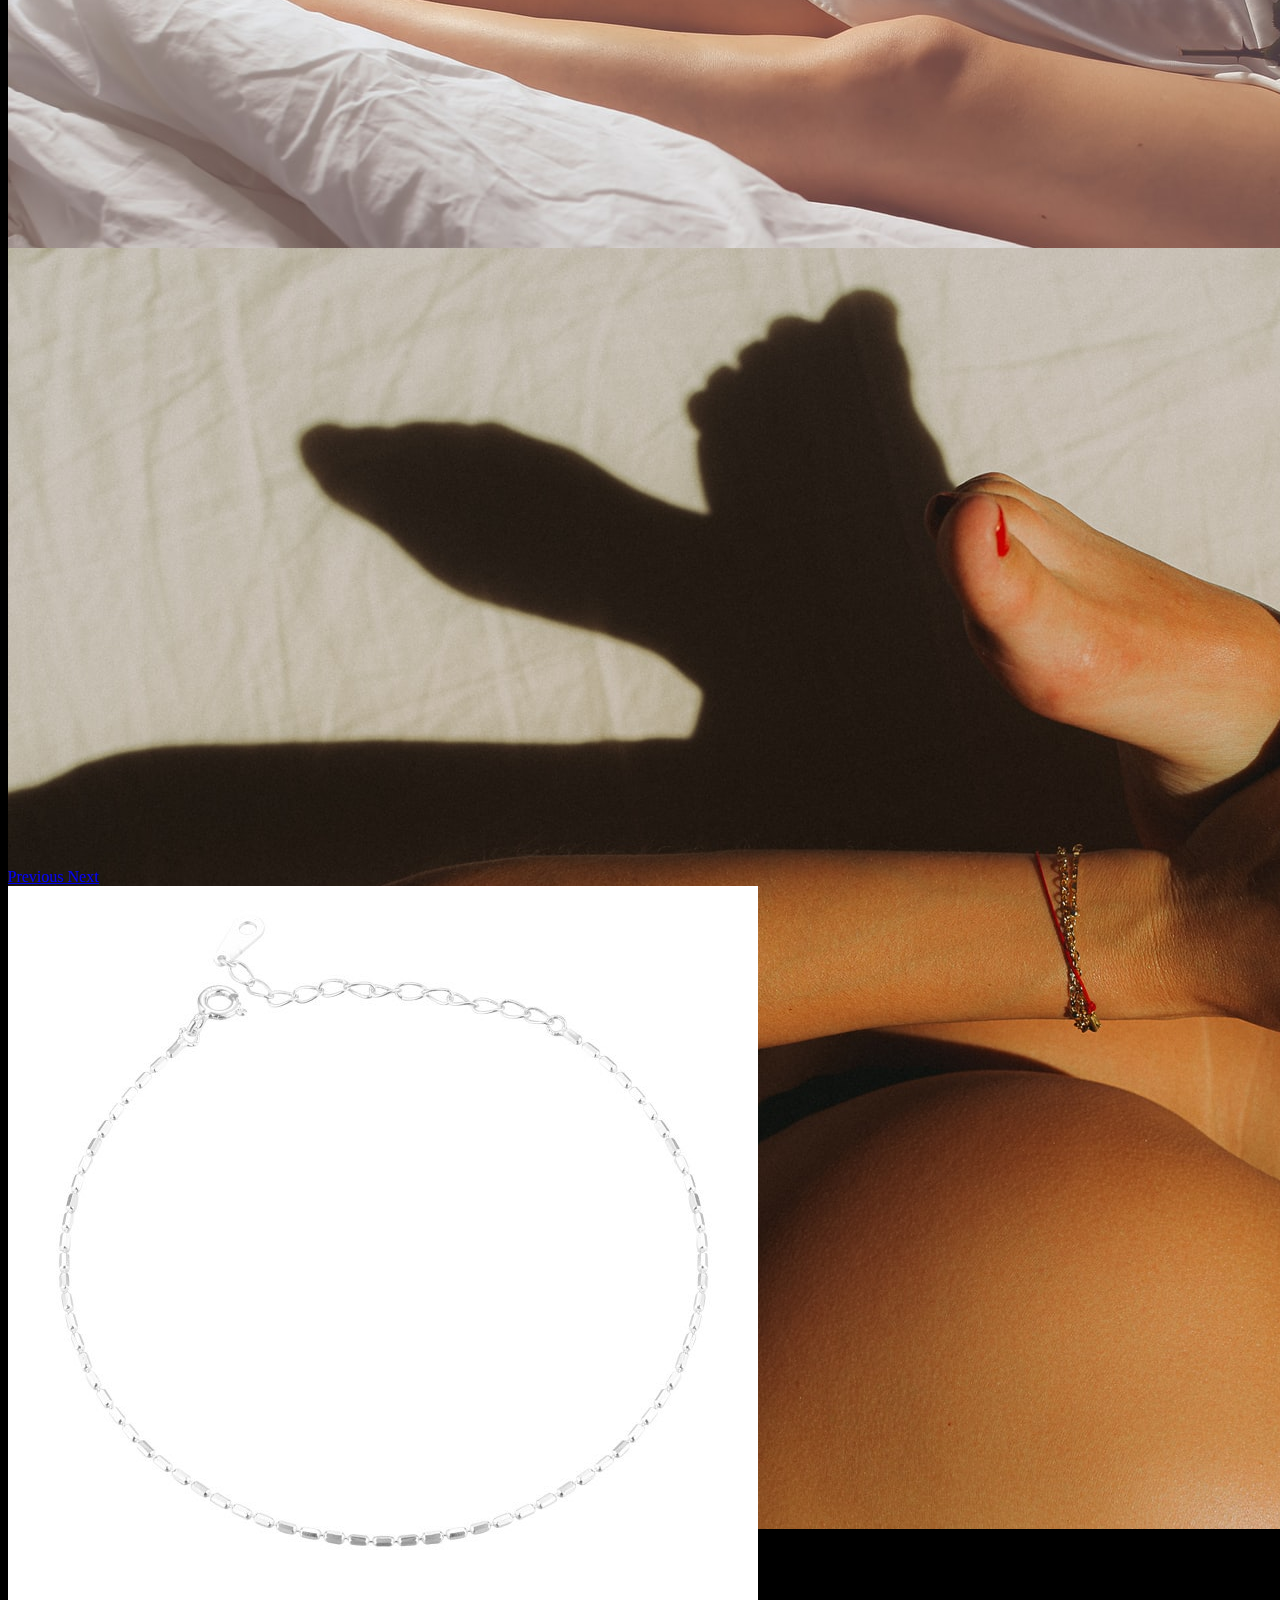
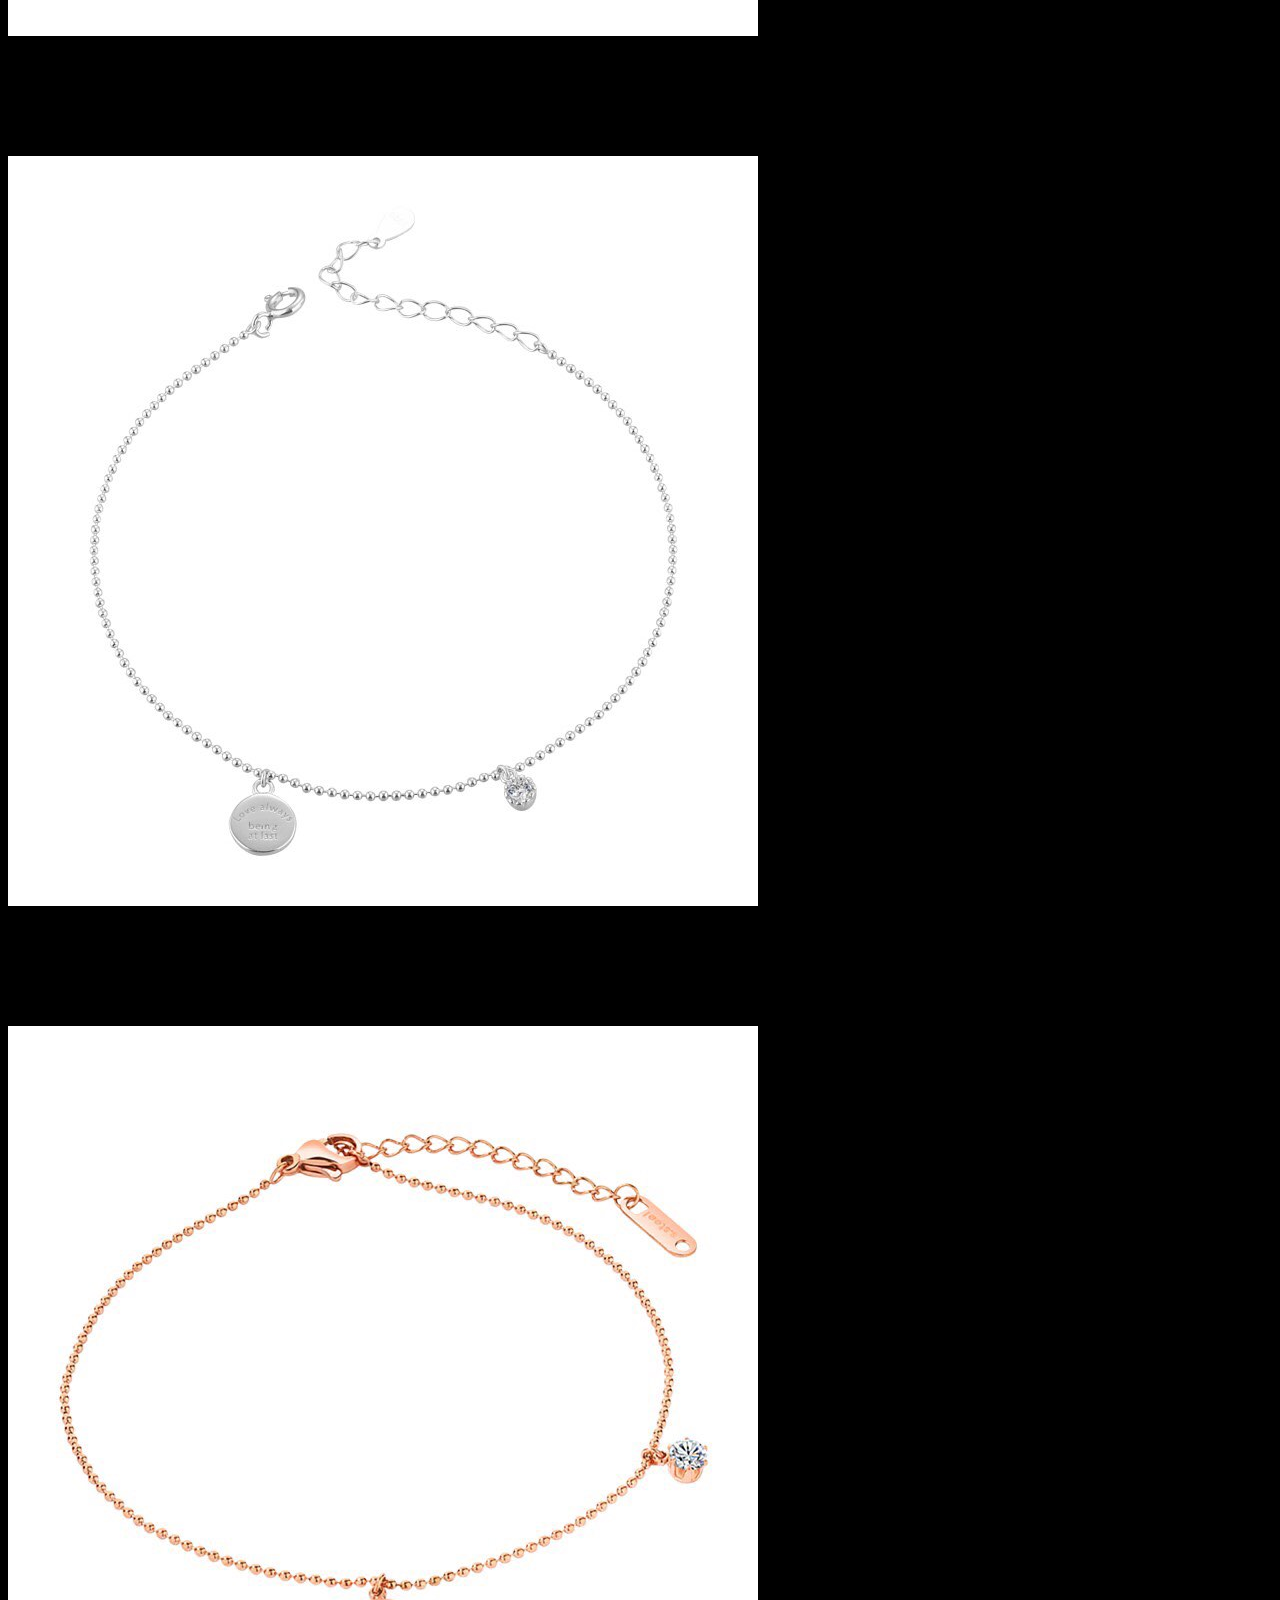
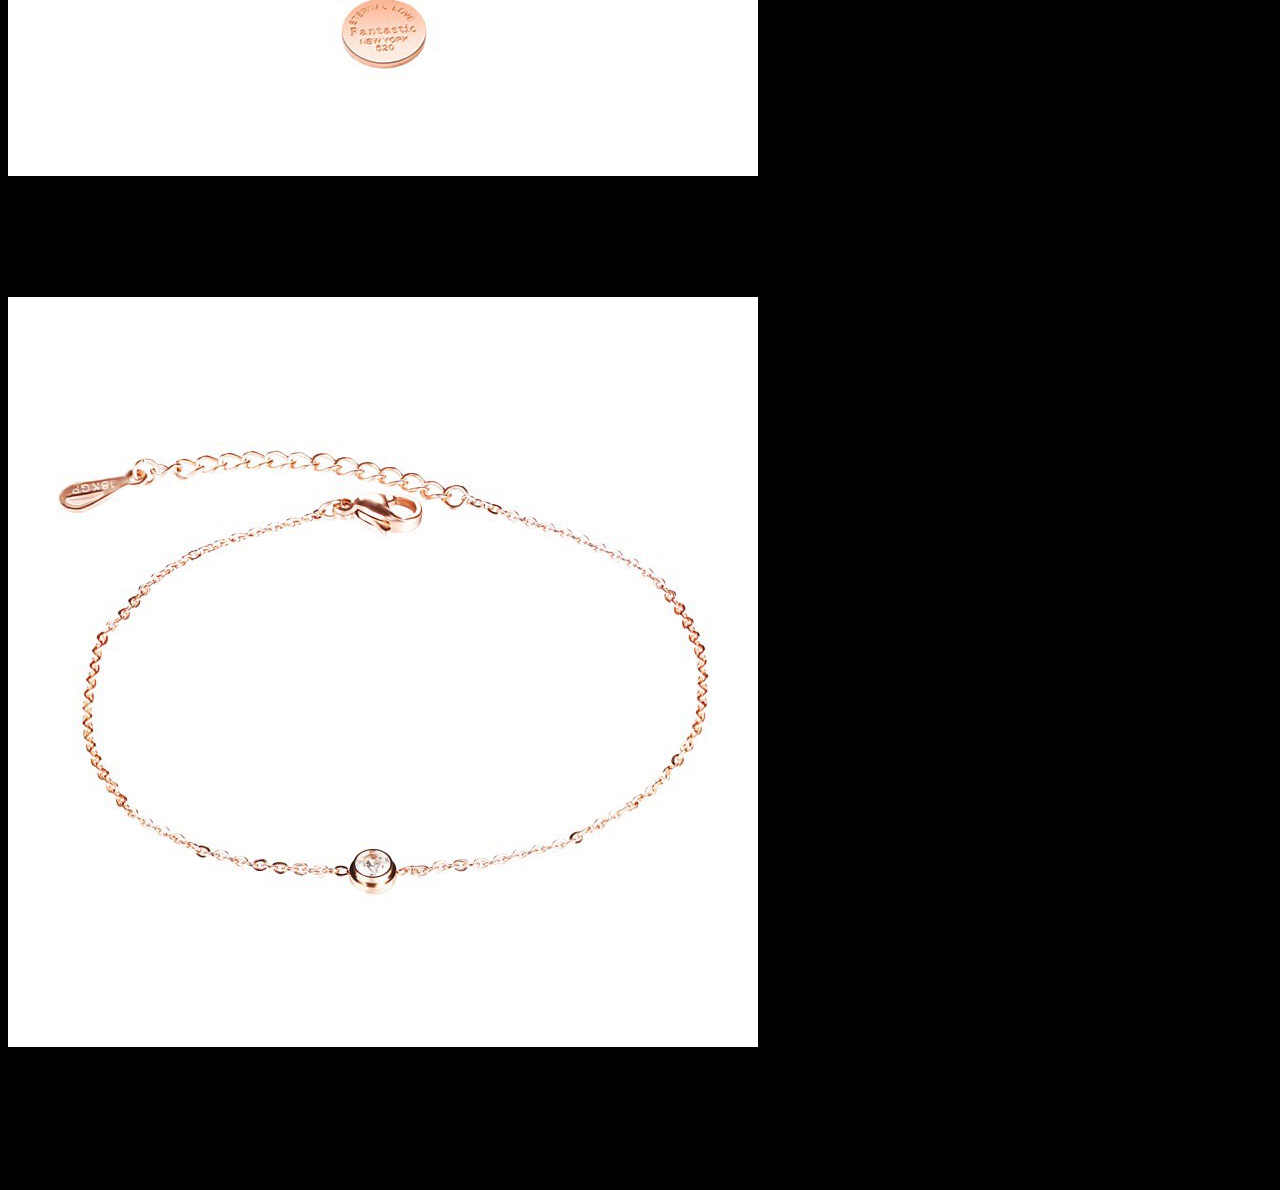
==== commit 727cae91: "Add files via upload" ====
--- a/index.html
+++ b/index.html
@@ -1,149 +1,149 @@
-<!DOCTYPE html>
-<html lang="zh">
-
-<head>
-  <meta charset="UTF-8">
-  <meta name="viewport" content="width=device-width, initial-scale=1.0">
-  <title>Anklets | AnnaLilis</title>
-
-  <!-- Bootstrap CSS -->
-  <link rel="stylesheet" href="https://cdn.jsdelivr.net/npm/bootstrap@4.5.3/dist/css/bootstrap.min.css"
-    integrity="sha384-TX8t27EcRE3e/ihU7zmQxVncDAy5uIKz4rEkgIXeMed4M0jlfIDPvg6uqKI2xXr2" crossorigin="anonymous">
-
-  <!-- My CSS -->
-  <link rel="stylesheet" href="./style.css">
-</head>
-
-<body>
-  <!-- navbar -->
-  <div class="container bg-dark">
-    <nav class="navbar navbar-expand-lg navbar-light bg-dark">
-      <a class="navbar-brand" href="">
-        <img src="./img/logo.png" alt="AnnaLilis-HOME">
-      </a>
-      <button class="navbar-toggler" type="button" data-toggle="collapse" data-target="#navbarNavDropdown"
-        aria-controls="navbarNavDropdown" aria-expanded="false" aria-label="Toggle navigation">
-        <span class="navbar-toggler-icon"></span>
-      </button>
-      <div class="collapse navbar-collapse" id="navbarNavDropdown">
-        <ul class="navbar-nav">
-          <li class="nav-item active">
-            <a class="nav-link text-light" href="#">NEWS</a>
-          </li>
-          <li class="nav-item">
-            <a class="nav-link text-light" href="#">ABOUT</a>
-          </li>
-          <li class="nav-item">
-            <a class="nav-link text-light" href="#">Order Form</a>
-          </li>
-          <li class="nav-item dropdown">
-            <a class="nav-link text-light dropdown-toggle" href="#" id="navbarDropdownMenuLink" data-toggle="dropdown"
-              aria-haspopup="true" aria-expanded="false">
-              ACCESSORIES
-            </a>
-            <div class="dropdown-menu bg-dark" aria-labelledby="navbarDropdownMenuLink">
-              <a class="dropdown-item text-light" href="#">Handwear</a>
-              <a class="dropdown-item text-light" href="#">Earrings</a>
-              <a class="dropdown-item text-light" href="#">Necklaces</a>
-            </div>
-          </li>
-        </ul>
-      </div>
-    </nav>
-
-    <!-- slider -->
-    <div id="carouselExampleIndicators" class="carousel slide mb-5" data-ride="carousel">
-      <ol class="carousel-indicators">
-        <li data-target="#carouselExampleIndicators" data-slide-to="0" class="active"></li>
-        <li data-target="#carouselExampleIndicators" data-slide-to="1"></li>
-        <li data-target="#carouselExampleIndicators" data-slide-to="2"></li>
-        <li data-target="#carouselExampleIndicators" data-slide-to="3"></li>
-        <li data-target="#carouselExampleIndicators" data-slide-to="4"></li>
-        <li data-target="#carouselExampleIndicators" data-slide-to="5"></li>
-
-      </ol>
-      <div class="carousel-inner">
-        <div class="carousel-item active">
-          <img class="d-block w-100" src="./img/banner-1.jpg" alt="First slide">
-        </div>
-        <div class="carousel-item">
-          <img class="d-block w-100" src="./img/banner-2.jpg" alt="Second slide">
-        </div>
-        <div class="carousel-item">
-          <img class="d-block w-100" src="./img/banner-3.jpg" alt="Third slide">
-        </div>
-        <div class="carousel-item">
-          <img class="d-block w-100" src="./img/banner-4.jpg" alt="Third slide">
-        </div>
-        <div class="carousel-item">
-          <img class="d-block w-100" src="./img/banner-5.jpg" alt="Third slide">
-        </div>
-        <div class="carousel-item">
-          <img class="d-block w-100" src="./img/banner-6.jpg" alt="Third slide">
-        </div>
-      </div>
-      <a class="carousel-control-prev" href="#carouselExampleIndicators" role="button" data-slide="prev">
-        <span class="carousel-control-prev-icon" aria-hidden="true"></span>
-        <span class="sr-only">Previous</span>
-      </a>
-      <a class="carousel-control-next" href="#carouselExampleIndicators" role="button" data-slide="next">
-        <span class="carousel-control-next-icon" aria-hidden="true"></span>
-        <span class="sr-only">Next</span>
-      </a>
-    </div>
-    
-    <!-- products -->
-    <div class="card-deck mb-5">
-      <div class="card" style="width: 100%;">
-        <img class="card-img-top" src="./img/leg1.jpg" alt="Card image cap">
-        <div class="card-body">
-          <h6 class="card-text text-muted bg-muted text-center">Classic Slivery Anklet</h6>
-          <p class="card-text text-muted font-weight-bold text-center">TWD 2500</p>
-        </div>
-      </div>
-      <div class="card" style="width: 100%;">
-        <img class="card-img-top" src="./img/leg2.jpg" alt="Card image cap">
-        <div class="card-body">
-          <h6 class="card-text text-muted bg-muted text-center">Slivery Medal Anklet</h6>
-          <p class="card-text text-muted font-weight-bold text-center">TWD 3000</p>
-        </div>
-      </div>
-      <div class="card" style="width: 100%;">
-        <img class="card-img-top" src="./img/leg3.jpg" alt="Card image cap">
-        <div class="card-body">
-          <h6 class="card-text text-muted bg-muted text-center">Rose Gold Diamond Anklet</h5>
-            <p class="card-text text-muted font-weight-bold text-center">TWD 4200</p>
-        </div>
-      </div>
-      <div class="card" style="width: 100%;">
-        <img class="card-img-top" src="./img/leg4.jpg" alt="Card image cap">
-        <div class="card-body">
-          <h6 class="card-text text-muted bg-muted text-center">Gold Diamond Anklet</h6>
-          <p class="card-text text-muted font-weight-bold text-center">TWD 3800</p>
-        </div>
-      </div>
-    </div>
-
-
-   
-    <!-- footer -->
-    <footer class="footer text-muted bg-dark py-4 text-center mt-3 mt-md-3">
-      Copyright &copy; 2020 AnnaLilis
-    </footer>
-
-  </div>
-
-
-  <!-- Bootstrap CDN -->
-  <script src="https://code.jquery.com/jquery-3.5.1.slim.min.js"
-    integrity="sha384-DfXdz2htPH0lsSSs5nCTpuj/zy4C+OGpamoFVy38MVBnE+IbbVYUew+OrCXaRkfj"
-    crossorigin="anonymous"></script>
-  <script src="https://cdn.jsdelivr.net/npm/popper.js@1.16.1/dist/umd/popper.min.js"
-    integrity="sha384-9/reFTGAW83EW2RDu2S0VKaIzap3H66lZH81PoYlFhbGU+6BZp6G7niu735Sk7lN"
-    crossorigin="anonymous"></script>
-  <script src="https://cdn.jsdelivr.net/npm/bootstrap@4.5.3/dist/js/bootstrap.min.js"
-    integrity="sha384-w1Q4orYjBQndcko6MimVbzY0tgp4pWB4lZ7lr30WKz0vr/aWKhXdBNmNb5D92v7s"
-    crossorigin="anonymous"></script>
-</body>
-
+<!DOCTYPE html>
+<html lang="zh">
+
+<head>
+  <meta charset="UTF-8">
+  <meta name="viewport" content="width=device-width, initial-scale=1.0">
+  <title>Anklets | AnnaLilis </title>
+
+  <!-- Bootstrap CSS -->
+  <link rel="stylesheet" href="https://cdn.jsdelivr.net/npm/bootstrap@4.5.3/dist/css/bootstrap.min.css"
+    integrity="sha384-TX8t27EcRE3e/ihU7zmQxVncDAy5uIKz4rEkgIXeMed4M0jlfIDPvg6uqKI2xXr2" crossorigin="anonymous">
+
+  <!-- My CSS -->
+  <link rel="stylesheet" href="./style.css">
+</head>
+
+<body>
+  <!-- navbar -->
+  <div class="container bg-dark">
+    <nav class="navbar navbar-expand-lg navbar-light bg-dark">
+      <a class="navbar-brand" href="">
+        <img src="./img/logo.png" alt="AnnaLilis-HOME">
+      </a>
+      <button class="navbar-toggler" type="button" data-toggle="collapse" data-target="#navbarNavDropdown"
+        aria-controls="navbarNavDropdown" aria-expanded="false" aria-label="Toggle navigation">
+        <span class="navbar-toggler-icon"></span>
+      </button>
+      <div class="collapse navbar-collapse" id="navbarNavDropdown">
+        <ul class="navbar-nav">
+          <li class="nav-item active">
+            <a class="nav-link text-light" href="#">NEWS</a>
+          </li>
+          <li class="nav-item">
+            <a class="nav-link text-light" href="#">ABOUT</a>
+          </li>
+          <li class="nav-item">
+            <a class="nav-link text-light" href="#">Order Form</a>
+          </li>
+          <li class="nav-item dropdown">
+            <a class="nav-link text-light dropdown-toggle" href="#" id="navbarDropdownMenuLink" data-toggle="dropdown"
+              aria-haspopup="true" aria-expanded="false">
+              ACCESSORIES
+            </a>
+            <div class="dropdown-menu bg-dark" aria-labelledby="navbarDropdownMenuLink">
+              <a class="dropdown-item text-light" href="./handwear.html">Handwear</a>
+              <a class="dropdown-item text-light" href="./earring.html">Earrings</a>
+              <a class="dropdown-item text-light" href="./necklace.html">Necklaces</a>
+            </div>
+          </li>
+        </ul>
+      </div>
+    </nav>
+
+    <!-- slider -->
+    <div id="carouselExampleIndicators" class="carousel slide mb-5" data-ride="carousel">
+      <ol class="carousel-indicators">
+        <li data-target="#carouselExampleIndicators" data-slide-to="0" class="active"></li>
+        <li data-target="#carouselExampleIndicators" data-slide-to="1"></li>
+        <li data-target="#carouselExampleIndicators" data-slide-to="2"></li>
+        <li data-target="#carouselExampleIndicators" data-slide-to="3"></li>
+        <li data-target="#carouselExampleIndicators" data-slide-to="4"></li>
+        <li data-target="#carouselExampleIndicators" data-slide-to="5"></li>
+
+      </ol>
+      <div class="carousel-inner">
+        <div class="carousel-item active">
+          <img class="d-block w-100" src="./img/banner-1.jpg" alt="First slide">
+        </div>
+        <div class="carousel-item">
+          <img class="d-block w-100" src="./img/banner-2.jpg" alt="Second slide">
+        </div>
+        <div class="carousel-item">
+          <img class="d-block w-100" src="./img/banner-3.jpg" alt="Third slide">
+        </div>
+        <div class="carousel-item">
+          <img class="d-block w-100" src="./img/banner-4.jpg" alt="Third slide">
+        </div>
+        <div class="carousel-item">
+          <img class="d-block w-100" src="./img/banner-5.jpg" alt="Third slide">
+        </div>
+        <div class="carousel-item">
+          <img class="d-block w-100" src="./img/banner-6.jpg" alt="Third slide">
+        </div>
+      </div>
+      <a class="carousel-control-prev" href="#carouselExampleIndicators" role="button" data-slide="prev">
+        <span class="carousel-control-prev-icon" aria-hidden="true"></span>
+        <span class="sr-only">Previous</span>
+      </a>
+      <a class="carousel-control-next" href="#carouselExampleIndicators" role="button" data-slide="next">
+        <span class="carousel-control-next-icon" aria-hidden="true"></span>
+        <span class="sr-only">Next</span>
+      </a>
+    </div>
+
+    <!-- products -->
+    <div class="card-deck mb-5">
+      <div class="card" style="width: 100%;">
+        <img class="card-img-top" src="./img/leg1.jpg" alt="Card image cap">
+        <div class="card-body">
+          <h6 class="card-text text-muted bg-muted text-center">Classic Slivery Anklet</h6>
+          <p class="card-text text-muted font-weight-bold text-center">TWD 2500</p>
+        </div>
+      </div>
+      <div class="card" style="width: 100%;">
+        <img class="card-img-top" src="./img/leg2.jpg" alt="Card image cap">
+        <div class="card-body">
+          <h6 class="card-text text-muted bg-muted text-center">Slivery Medal Anklet</h6>
+          <p class="card-text text-muted font-weight-bold text-center">TWD 3000</p>
+        </div>
+      </div>
+      <div class="card" style="width: 100%;">
+        <img class="card-img-top" src="./img/leg3.jpg" alt="Card image cap">
+        <div class="card-body">
+          <h6 class="card-text text-muted bg-muted text-center">Rose Gold Diamond Anklet</h5>
+            <p class="card-text text-muted font-weight-bold text-center">TWD 4200</p>
+        </div>
+      </div>
+      <div class="card" style="width: 100%;">
+        <img class="card-img-top" src="./img/leg4.jpg" alt="Card image cap">
+        <div class="card-body">
+          <h6 class="card-text text-muted bg-muted text-center">Gold Diamond Anklet</h6>
+          <p class="card-text text-muted font-weight-bold text-center">TWD 3800</p>
+        </div>
+      </div>
+    </div>
+
+
+
+    <!-- footer -->
+    <footer class="footer text-muted bg-dark py-4 text-center mt-3 mt-md-3">
+      Copyright &copy; 2020 AnnaLilis
+    </footer>
+
+  </div>
+
+
+  <!-- Bootstrap CDN -->
+  <script src="https://code.jquery.com/jquery-3.5.1.slim.min.js"
+    integrity="sha384-DfXdz2htPH0lsSSs5nCTpuj/zy4C+OGpamoFVy38MVBnE+IbbVYUew+OrCXaRkfj"
+    crossorigin="anonymous"></script>
+  <script src="https://cdn.jsdelivr.net/npm/popper.js@1.16.1/dist/umd/popper.min.js"
+    integrity="sha384-9/reFTGAW83EW2RDu2S0VKaIzap3H66lZH81PoYlFhbGU+6BZp6G7niu735Sk7lN"
+    crossorigin="anonymous"></script>
+  <script src="https://cdn.jsdelivr.net/npm/bootstrap@4.5.3/dist/js/bootstrap.min.js"
+    integrity="sha384-w1Q4orYjBQndcko6MimVbzY0tgp4pWB4lZ7lr30WKz0vr/aWKhXdBNmNb5D92v7s"
+    crossorigin="anonymous"></script>
+</body>
+
 </html>--- a/style.css
+++ b/style.css
@@ -1,65 +1,71 @@
-@import url("https://fonts.googleapis.com/css2?family=PT+Mono&display=swap");
-@import url("https://fonts.googleapis.com/css2?family=Markazi+Text:wght@500&display=swap");
-body {
-  background-color: black;
-}
-
-@media screen and (max-width: 1024px) {
-  .carousel-item {
-    height: 620px;
-  }
-}
-
-@media screen and (max-width: 767px) {
-  .carousel-item {
-    height: 230px;
-  }
-}
-
-.container {
-  background-color: black !important;
-}
-
-.navbar {
-  height: 200px;
-  background-color: black !important;
-  color: whitesmoke;
-}
-
-.navbar-brand img {
-  height: 200px;
-  width: 200px;
-}
-
-.dropdown-menu {
-  background-color: black !important;
-}
-
-.footer {
-  font-size: 12px;
-  background-color: black !important;
-}
-
-.card-img-top {
-  margin: 0 auto;
-}
-
-@media screen and (max-width: 767px) {
-  .card-img-top {
-    padding: 30px;
-  }
-}
-
-.card, .card-text {
-  background-color: black;
-}
-
-h6 {
-  font-family: 'PT Mono ', monospace;
-  font-size: 14px;
-}
-
-p {
-  font-family: 'Markazi Text', serif;
-}
+@import url("https://fonts.googleapis.com/css2?family=PT+Mono&display=swap");
+@import url("https://fonts.googleapis.com/css2?family=Markazi+Text:wght@500&display=swap");
+body {
+  background-color: black;
+}
+
+@media screen and (min-width: 1025px) {
+  .carousel-item {
+    height: 620px;
+  }
+}
+
+@media screen and (max-width: 1024px) {
+  .carousel-item {
+    height: 620px;
+  }
+}
+
+@media screen and (max-width: 767px) {
+  .carousel-item {
+    height: 230px;
+  }
+}
+
+.container {
+  background-color: black !important;
+}
+
+.navbar {
+  height: 200px;
+  background-color: black !important;
+  color: whitesmoke;
+}
+
+.navbar-brand img {
+  height: 200px;
+  width: 200px;
+}
+
+.dropdown-menu {
+  background-color: black !important;
+}
+
+.footer {
+  font-size: 12px;
+  background-color: black !important;
+}
+
+.card-img-top {
+  margin: 0 auto;
+}
+
+@media screen and (max-width: 767px) {
+  .card-img-top {
+    padding: 30px;
+  }
+}
+
+.card, .card-text {
+  background-color: black;
+}
+
+h6 {
+  font-family: 'PT Mono ', monospace;
+  font-size: 14px;
+}
+
+p {
+  font-family: 'Markazi Text', serif;
+}
 /*# sourceMappingURL=style.css.map */